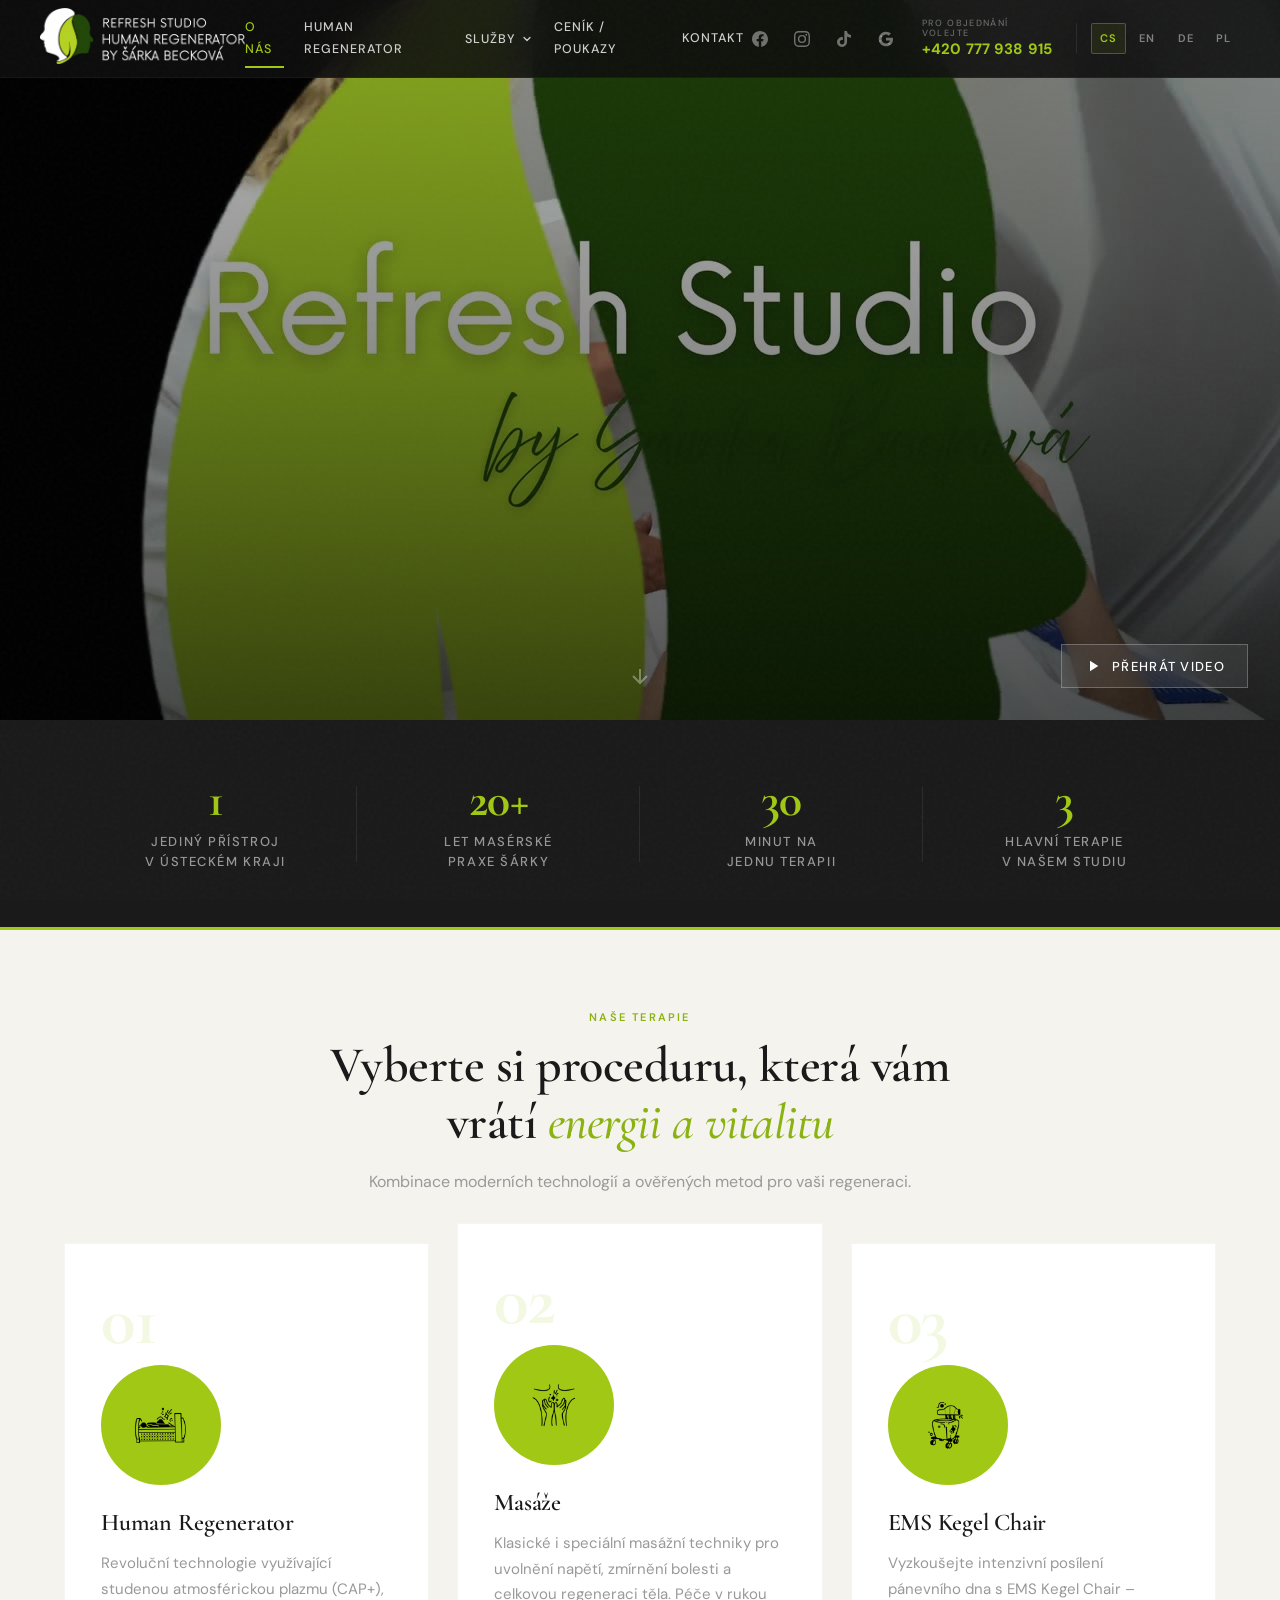
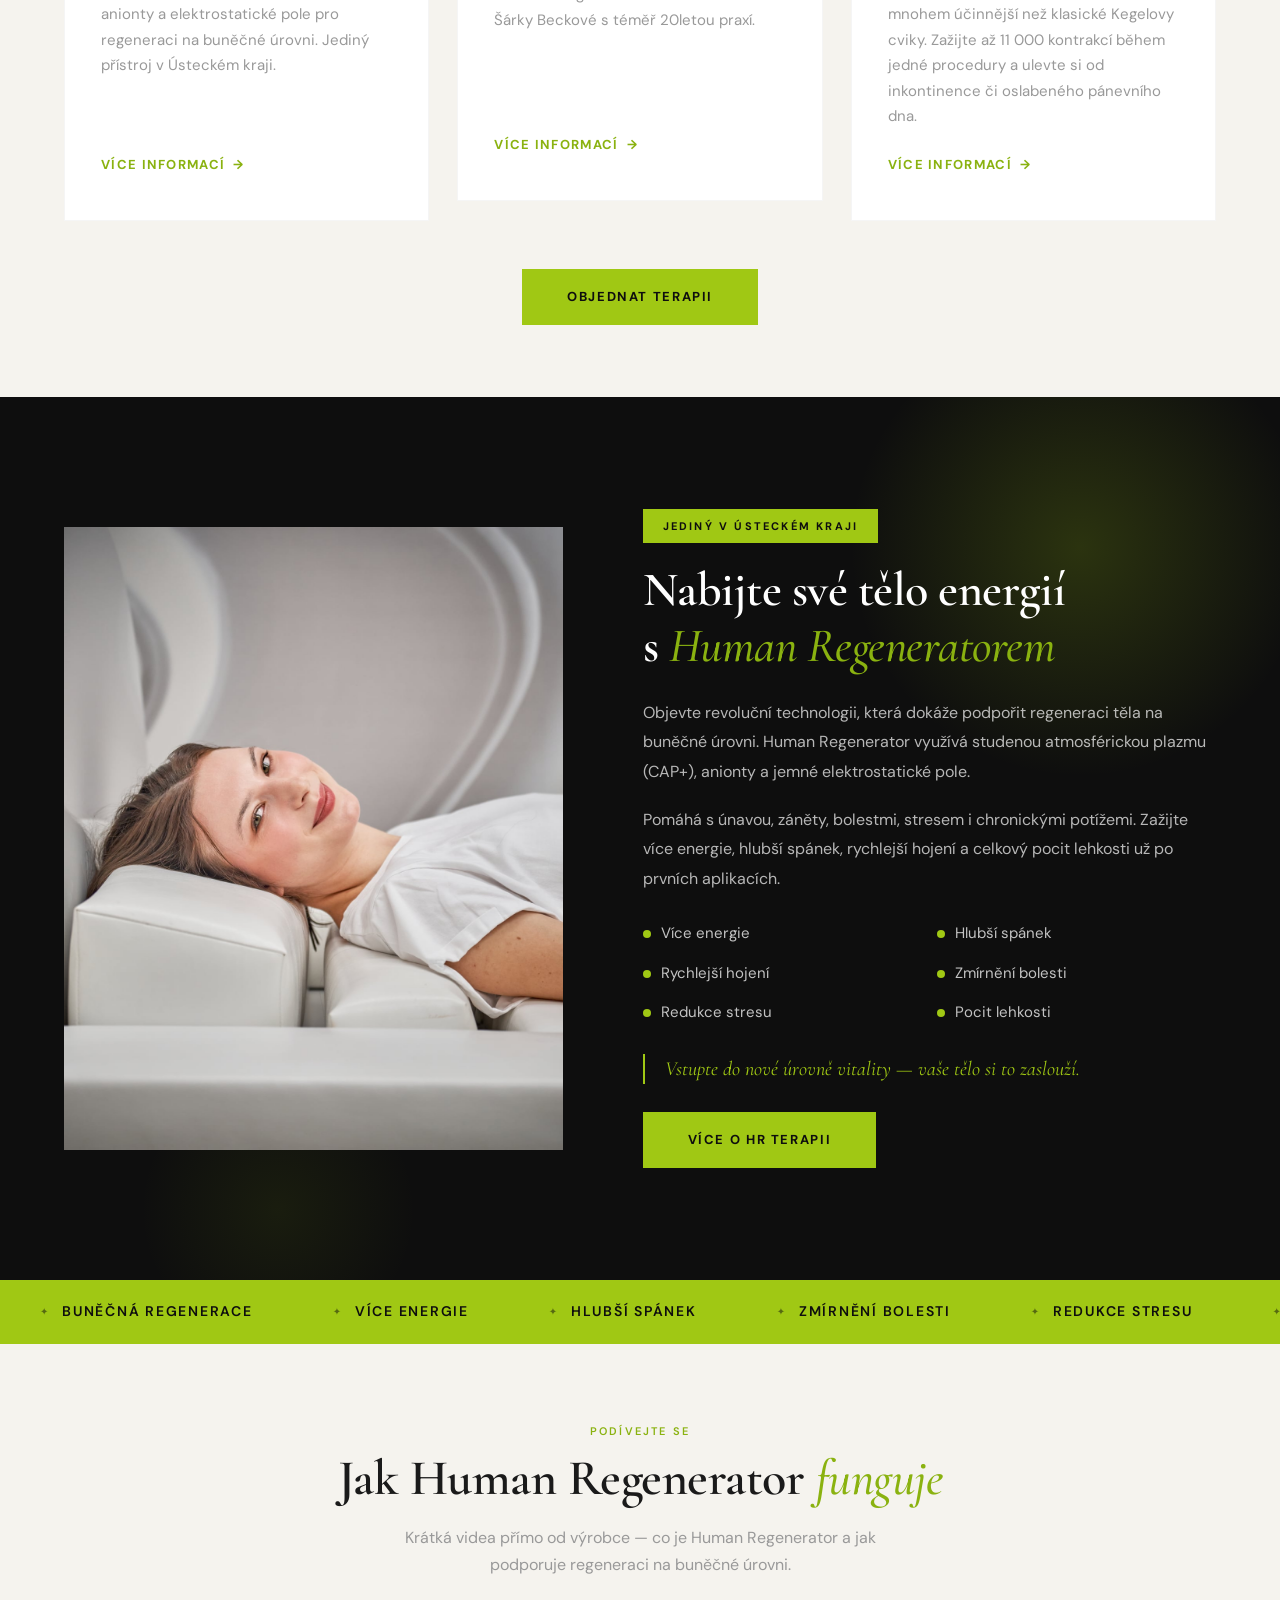
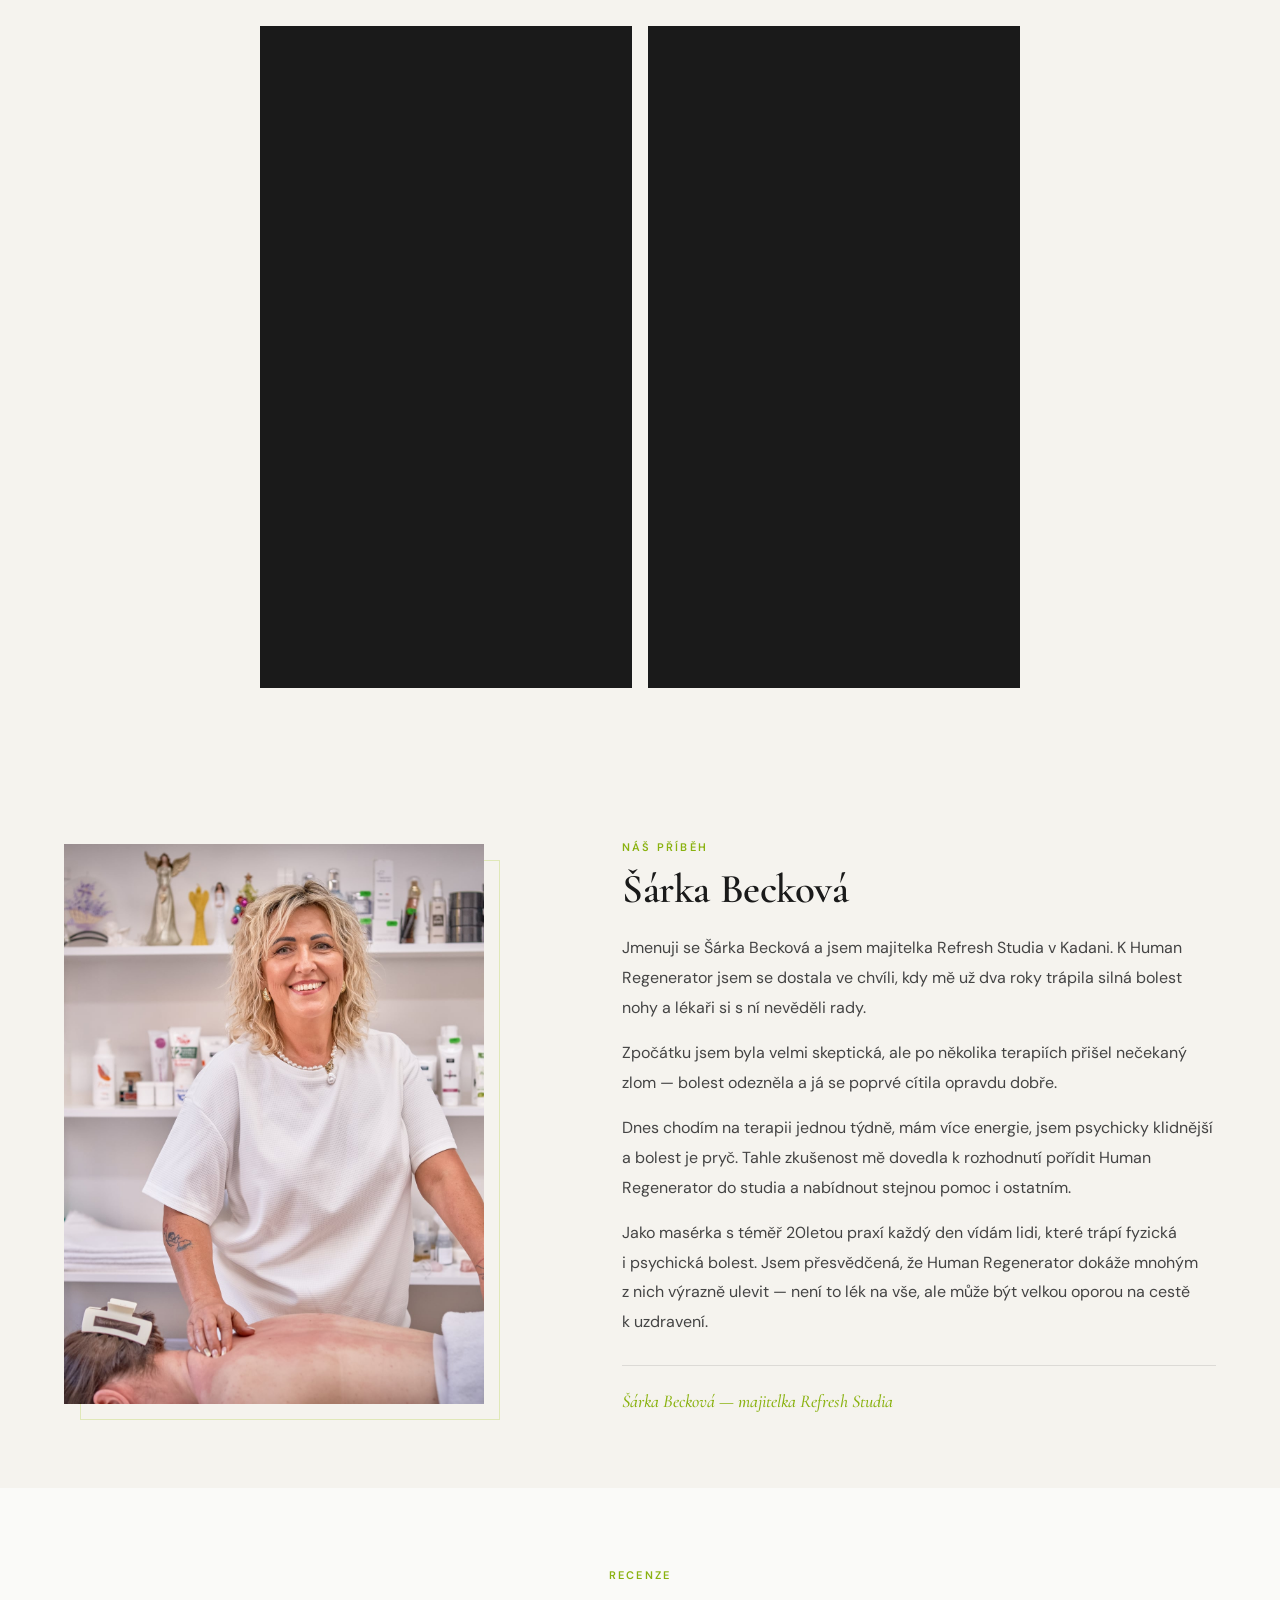
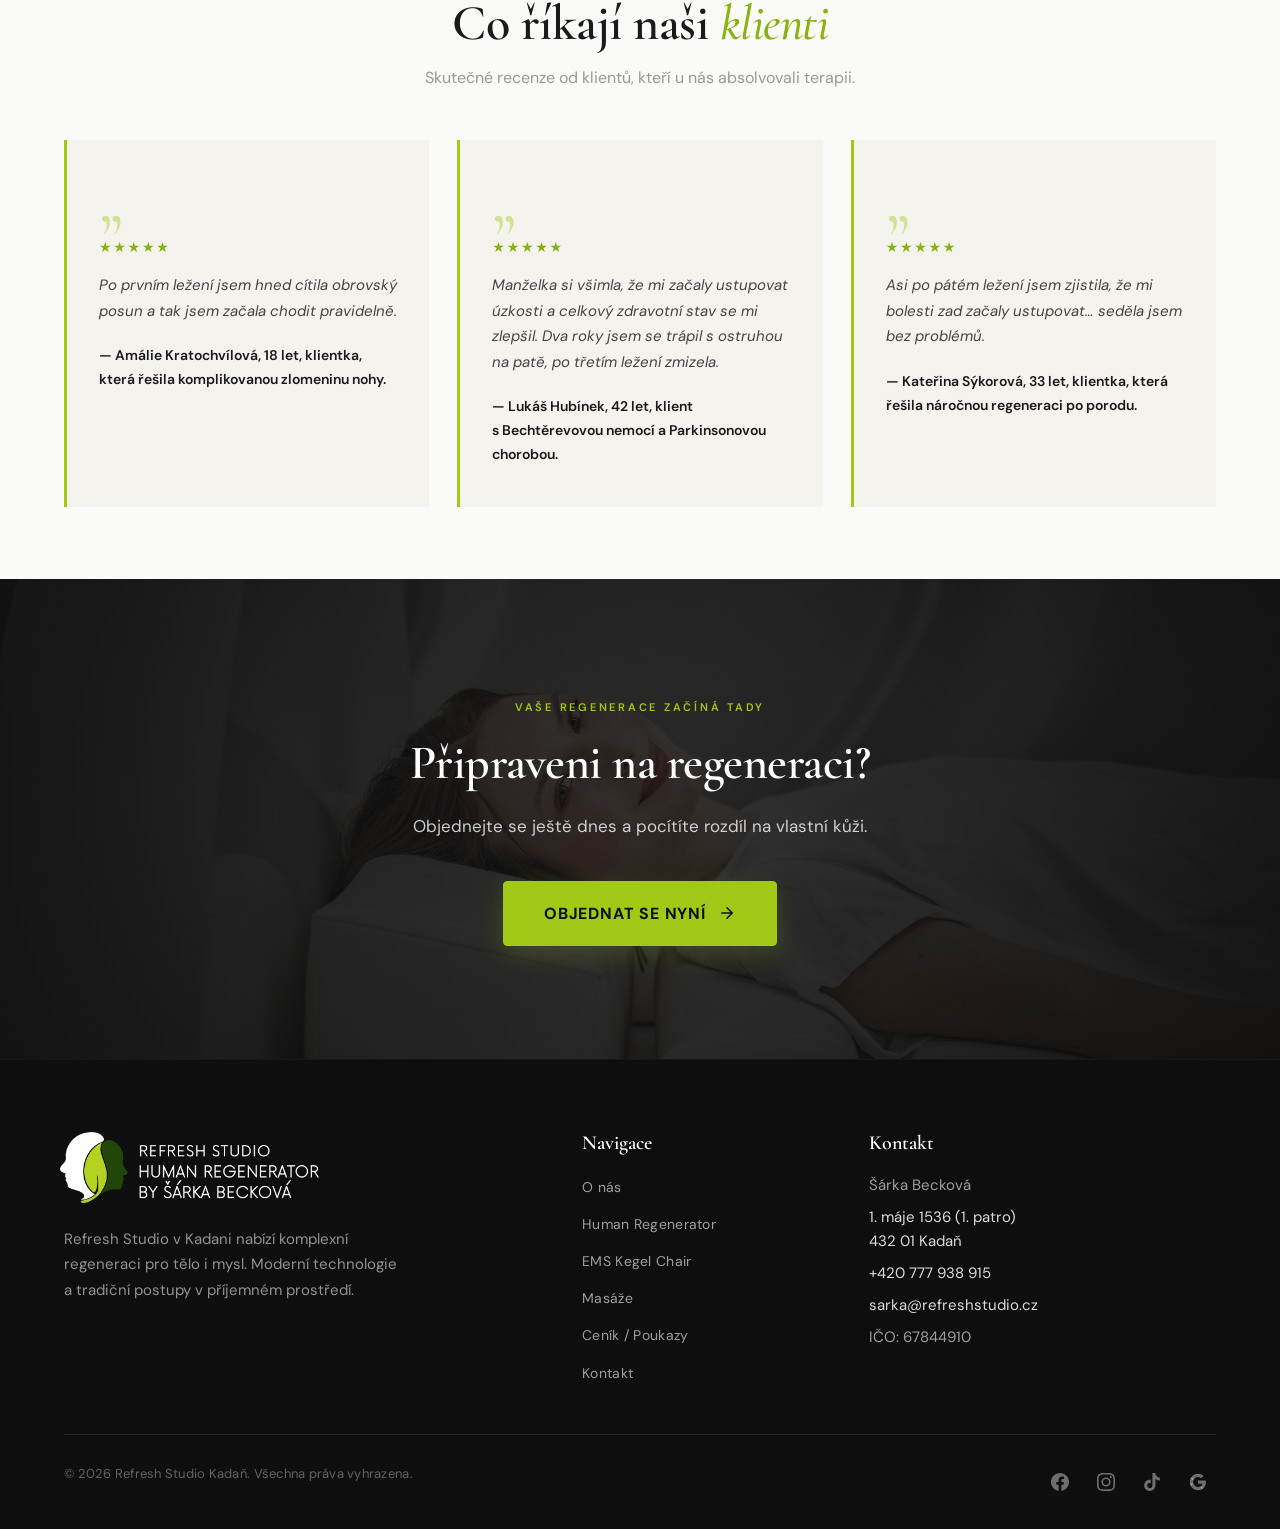
==== index.html @ 0496c798 "Mobile page-hero: top padding calc(nav-height + 2rem) místo 4rem Mobile rule .page-hero přebíjela de" ====
<!DOCTYPE html>
<html lang="cs" data-i18n-title="idx.title">
<head>
  <meta charset="UTF-8">
  <meta name="viewport" content="width=device-width, initial-scale=1.0">
  <title>Refresh Studio Kadaň — Komplexní péče a regenerace pro tělo i mysl</title>
  <meta name="description" content="Refresh Studio v Kadani nabízí terapii Human Regenerator, EMS Kegel Chair a klasické masáže. Komplexní regenerace pro vaše tělo i mysl — jediný přístroj v Ústeckém kraji.">

  <!-- Google Fonts -->
  <link rel="preconnect" href="https://fonts.googleapis.com">
  <link rel="preconnect" href="https://fonts.gstatic.com" crossorigin>
  <link href="https://fonts.googleapis.com/css2?family=Cormorant+Garamond:ital,wght@0,400;0,500;0,600;0,700;1,400;1,500&family=DM+Sans:ital,wght@0,300;0,400;0,500;0,600;0,700;1,300;1,400&display=swap" rel="stylesheet">

  <!-- Styles -->
  <link rel="stylesheet" href="css/style.css?v=20260502-8">
  <link rel="stylesheet" href="css/pages.css?v=20260502-8">
  <link rel="stylesheet" href="css/index.css?v=20260502-8">
</head>
<body>

  <a href="#main" class="skip-link" data-i18n="nav.skip_link">Přeskočit na obsah</a>

  <!-- ====== HEADER / NAVIGACE ====== -->
  <header class="site-header" id="navbar">
    <div class="header-inner">

      <a href="index.html" class="site-logo site-logo--nav">
        <img src="images/logo/refresh-studio-nav.png" alt="Refresh Studio Kadaň — Human Regenerator by Šárka Becková">
      </a>

      <nav class="main-nav" id="mainNav" aria-label="Hlavní navigace">
        <ul class="main-nav__list">
          <li><a href="index.html"             class="main-nav__link main-nav__link--active" data-i18n="nav.about">O nás</a></li>
          <li><a href="human-regenerator.html" class="main-nav__link" data-i18n="nav.hr">Human Regenerator</a></li>
          <li class="main-nav__item--dropdown">
            <button type="button" class="main-nav__link main-nav__dropdown-toggle" aria-expanded="false" aria-haspopup="true" data-i18n="nav.services">
              Služby
              <svg class="main-nav__chevron" viewBox="0 0 24 24" width="12" height="12" fill="none" stroke="currentColor" stroke-width="2.5" stroke-linecap="round" stroke-linejoin="round" aria-hidden="true"><path d="M6 9l6 6 6-6"/></svg>
            </button>
            <ul class="main-nav__dropdown" role="menu">
              <li role="none"><a href="ems-kegel-chair.html" class="main-nav__dropdown-link" role="menuitem" data-i18n="nav.kegel">EMS Kegel Chair</a></li>
              <li role="none"><a href="masaze.html" class="main-nav__dropdown-link" role="menuitem" data-i18n="nav.masaze">Masáže</a></li>
              <li role="none"><a href="nuskin.html" class="main-nav__dropdown-link" role="menuitem" data-i18n="nav.nuskin">Nu Skin</a></li>
            </ul>
          </li>
          <li><a href="cenik.html"             class="main-nav__link" data-i18n="nav.cenik">Ceník / Poukazy</a></li>
          <li><a href="kontakt.html"           class="main-nav__link" data-i18n="nav.kontakt">Kontakt</a></li>
        </ul>
        <div class="mobile-nav-cta">
          <a href="tel:+420777938915" class="mobile-nav-cta__phone">
            <svg viewBox="0 0 24 24" width="20" height="20" fill="currentColor" aria-hidden="true"><path d="M20 15.5c-1.25 0-2.45-.2-3.57-.57a1 1 0 00-1.02.24l-2.2 2.2a15.07 15.07 0 01-6.6-6.59l2.2-2.21a1 1 0 00.24-1.01A11.36 11.36 0 018.5 4a1 1 0 00-1-1H4a1 1 0 00-1 1 17 17 0 0017 17 1 1 0 001-1v-3.5a1 1 0 00-1-1z"/></svg>
            +420&nbsp;777&nbsp;938&nbsp;915
          </a>
          <a href="kontakt.html" class="btn btn--primary mobile-nav-cta__btn" data-i18n="nav.book_btn">Objednat se</a>
          <div class="lang-switch lang-switch--mobile" aria-label="Language">
            <a href="#" data-lang="cs" class="lang-active">CS</a>
            <a href="#" data-lang="en">EN</a>
            <a href="#" data-lang="de">DE</a>
            <a href="#" data-lang="pl">PL</a>
          </div>
        </div>
      </nav>

      <div class="header-right">

        <div class="social-icons">
          <a href="https://www.facebook.com/share/1FpWVaxR13/" target="_blank" rel="noopener noreferrer" class="social-icons__link" aria-label="Facebook" title="Facebook">
            <svg viewBox="0 0 24 24" aria-hidden="true"><path d="M24 12.073c0-6.627-5.373-12-12-12s-12 5.373-12 12c0 5.99 4.388 10.954 10.125 11.854v-8.385H7.078v-3.47h3.047V9.43c0-3.007 1.792-4.669 4.533-4.669 1.312 0 2.686.235 2.686.235v2.953H15.83c-1.491 0-1.956.925-1.956 1.874v2.25h3.328l-.532 3.47h-2.796v8.385C19.612 23.027 24 18.062 24 12.073z"/></svg>
          </a>
          <a href="https://www.instagram.com/humanregenerator.kadan" target="_blank" rel="noopener noreferrer" class="social-icons__link" aria-label="Instagram" title="Instagram">
            <svg viewBox="0 0 24 24" aria-hidden="true"><path d="M12 2.163c3.204 0 3.584.012 4.85.07 3.252.148 4.771 1.691 4.919 4.919.058 1.265.069 1.645.069 4.849 0 3.205-.012 3.584-.069 4.849-.149 3.225-1.664 4.771-4.919 4.919-1.266.058-1.644.07-4.85.07-3.204 0-3.584-.012-4.849-.07-3.26-.149-4.771-1.699-4.919-4.92-.058-1.265-.07-1.644-.07-4.849 0-3.204.013-3.583.07-4.849.149-3.227 1.664-4.771 4.919-4.919 1.266-.057 1.645-.069 4.849-.069zM12 0C8.741 0 8.333.014 7.053.072 2.695.272.273 2.69.073 7.052.014 8.333 0 8.741 0 12c0 3.259.014 3.668.072 4.948.2 4.358 2.618 6.78 6.98 6.98C8.333 23.986 8.741 24 12 24c3.259 0 3.668-.014 4.948-.072 4.354-.2 6.782-2.618 6.979-6.98.059-1.28.073-1.689.073-4.948 0-3.259-.014-3.667-.072-4.947-.196-4.354-2.617-6.78-6.979-6.98C15.668.014 15.259 0 12 0zm0 5.838a6.162 6.162 0 100 12.324 6.162 6.162 0 000-12.324zM12 16a4 4 0 110-8 4 4 0 010 8zm6.406-11.845a1.44 1.44 0 100 2.881 1.44 1.44 0 000-2.881z"/></svg>
          </a>
          <a href="https://www.tiktok.com/@human.regenerator" target="_blank" rel="noopener noreferrer" class="social-icons__link" aria-label="TikTok" title="TikTok">
            <svg viewBox="0 0 24 24" aria-hidden="true"><path d="M12.525.02c1.31-.02 2.61-.01 3.91-.02.08 1.53.63 3.09 1.75 4.17 1.12 1.11 2.7 1.62 4.24 1.79v4.03c-1.44-.05-2.89-.35-4.2-.97-.57-.26-1.1-.59-1.62-.93-.01 2.92.01 5.84-.02 8.75-.08 1.4-.54 2.79-1.35 3.94-1.31 1.92-3.58 3.17-5.91 3.21-1.43.08-2.86-.31-4.08-1.03-2.02-1.19-3.44-3.37-3.65-5.71-.02-.5-.03-1-.01-1.49.18-1.9 1.12-3.72 2.58-4.96 1.66-1.44 3.98-2.13 6.15-1.72.02 1.48-.04 2.96-.04 4.44-.99-.32-2.15-.23-3.02.37-.63.41-1.11 1.04-1.36 1.75-.21.51-.15 1.07-.14 1.61.24 1.64 1.82 3.02 3.5 2.87 1.12-.01 2.19-.66 2.77-1.61.19-.33.4-.67.41-1.06.1-1.79.06-3.57.07-5.36.01-4.03-.01-8.05.02-12.07z"/></svg>
          </a>
          <a href="#" class="social-icons__link" aria-label="Google Recenze" title="Google Recenze">
            <svg viewBox="0 0 24 24" aria-hidden="true"><path d="M22.56 12.25c0-.78-.07-1.53-.2-2.25H12v4.26h5.92a5.06 5.06 0 01-2.2 3.32v2.77h3.57c2.08-1.92 3.28-4.74 3.28-8.1z"/><path d="M12 23c2.97 0 5.46-.98 7.28-2.66l-3.57-2.77c-.98.66-2.23 1.06-3.71 1.06-2.86 0-5.29-1.93-6.16-4.53H2.18v2.84C3.99 20.53 7.7 23 12 23z"/><path d="M5.84 14.09c-.22-.66-.35-1.36-.35-2.09s.13-1.43.35-2.09V7.07H2.18C1.43 8.55 1 10.22 1 12s.43 3.45 1.18 4.93l2.85-2.22.81-.62z"/><path d="M12 5.38c1.62 0 3.06.56 4.21 1.64l3.15-3.15C17.45 2.09 14.97 1 12 1 7.7 1 3.99 3.47 2.18 7.07l3.66 2.84c.87-2.6 3.3-4.53 6.16-4.53z"/></svg>
          </a>
        </div>

        <div class="header-phone">
          <span class="header-phone__label" data-i18n="nav.phone_label">Pro objednání volejte</span>
          <a href="tel:+420777938915">+420&nbsp;777&nbsp;938&nbsp;915</a>
        </div>

        <div class="lang-switch" aria-label="Language">
          <a href="#" data-lang="cs" class="lang-active">CS</a>
          <a href="#" data-lang="en">EN</a>
          <a href="#" data-lang="de">DE</a>
          <a href="#" data-lang="pl">PL</a>
        </div>

        <button type="button" class="nav-toggle" data-i18n-aria="a11y.menu" aria-label="Otevřít menu" aria-expanded="false" aria-controls="mainNav">
          <span class="nav-toggle__bar"></span>
          <span class="nav-toggle__bar"></span>
          <span class="nav-toggle__bar"></span>
        </button>
      </div>

    </div>
  </header>

  <!-- ====== MAIN ====== -->
  <main id="main">

    <!-- ====== HERO — Fullscreen video, clean → darken → fade-in ====== -->
    <section class="hero" id="uvod">
      <div class="hero__video-bg">
        <video autoplay muted loop playsinline preload="metadata" disablepictureinpicture disableremoteplayback poster="images/hero/hero-poster.jpg?v=20260502-8">
          <!-- Mobile (klient 2026-05-04: extrémně pomalé načítání) — media query
               vynechá 10.8 MB hero.mp4 pod 768px, mobile uvidí jen poster (~40 KB).
               preload="metadata" místo "auto" sníží initial load i na desktopu. -->
          <source src="videos/hero/hero.mp4" type="video/mp4" media="(min-width: 768px)">
        </video>
      </div>

      <div class="hero__overlay" id="heroOverlay"></div>

      <div class="hero__content" id="heroContent">
        <span class="hero__tag" data-i18n="idx.hero.tag">Exkluzivně v Kadani</span>
        <h1 class="hero__claim" data-i18n="idx.hero.claim" data-i18n-html="1">Komplexní péče a regenerace<br>pro vaše <em>tělo i mysl</em></h1>
        <p class="hero__text" data-i18n="idx.hero.text">Bolesti zad, únava či málo energie? U nás získáte prostor pro skutečnou obnovu. Spojení špičkových technologií a tradičních postupů podporuje regeneraci buněk a celkovou pohodu.</p>
        <div class="hero__cta">
          <a href="kontakt.html" class="btn btn--primary btn--large" data-i18n="idx.hero.cta">Objednat terapii</a>
          <span class="hero__phone" data-i18n="idx.hero.or_call" data-i18n-html="1">nebo volejte <a href="tel:+420777938915">+420&nbsp;777&nbsp;938&nbsp;915</a></span>
        </div>
      </div>

      <button type="button" class="hero__play-btn" aria-label="Přehrát video na celou obrazovku" data-video-id="WFt4d6GCU2U">
        <svg viewBox="0 0 24 24" aria-hidden="true"><path d="M8 5v14l11-7z"/></svg>
        <span data-i18n="idx.hero.play">Přehrát video</span>
      </button>

      <div class="hero__scroll" aria-hidden="true">
        <svg width="24" height="24" viewBox="0 0 24 24" fill="none" stroke="currentColor" stroke-width="2"><path d="M12 5v14M5 12l7 7 7-7"/></svg>
      </div>
    </section>

    <!-- ====== STATS BAR ====== -->
    <!-- Stats: držíme se ověřitelných faktů. Číselné statistiky (počet klientů,
         procento spokojenosti) teprve po domluvě se Šárkou. -->
    <section class="stats-bar" aria-label="Klíčová fakta">
      <div class="stats-grid">
        <div class="stat-item reveal">
          <div class="stat-number" data-target="1">1</div>
          <div class="stat-label" data-i18n="idx.stats.l1" data-i18n-html="1">Jediný přístroj<br>v Ústeckém kraji</div>
        </div>
        <div class="stat-item reveal reveal-delay-1">
          <div class="stat-number" data-target="20" data-suffix="+">20+</div>
          <div class="stat-label" data-i18n="idx.stats.l2" data-i18n-html="1">Let masérské<br>praxe Šárky</div>
        </div>
        <div class="stat-item reveal reveal-delay-2">
          <div class="stat-number" data-target="30">30</div>
          <div class="stat-label" data-i18n="idx.stats.l3" data-i18n-html="1">Minut na<br>jednu terapii</div>
        </div>
        <div class="stat-item reveal reveal-delay-3">
          <div class="stat-number" data-target="3">3</div>
          <div class="stat-label" data-i18n="idx.stats.l4" data-i18n-html="1">Hlavní terapie<br>v našem studiu</div>
        </div>
      </div>
    </section>

    <!-- ====== SERVICES — 3 karty (Masáže uprostřed elevated) ====== -->
    <section class="section services" id="sluzby">
      <div class="container">
        <div class="text-center">
          <span class="services__subtitle reveal" data-i18n="idx.svc.label">Naše terapie</span>
          <h2 class="reveal" data-i18n="idx.svc.h2" data-i18n-html="1">Vyberte si proceduru, která vám<br>vrátí <em>energii a vitalitu</em></h2>
          <p class="services__intro reveal" data-i18n="idx.svc.intro">Kombinace moderních technologií a ověřených metod pro vaši regeneraci.</p>
        </div>

        <div class="services__grid">

          <article class="service-card reveal">
            <div class="service-card__num">01</div>
            <div class="service-card__icon">
              <img src="images/icons/icon-hr.png" alt="">
            </div>
            <h3 class="service-card__title" data-i18n="nav.hr">Human Regenerator</h3>
            <p class="service-card__text" data-i18n="idx.svc.hr.text">Revoluční technologie využívající studenou atmosférickou plazmu (CAP+), anionty a elektrostatické pole pro regeneraci na buněčné úrovni. Jediný přístroj v Ústeckém kraji.</p>
            <a href="human-regenerator.html" class="service-card__link" data-i18n="idx.svc.more">Více informací</a>
          </article>

          <article class="service-card reveal reveal-delay-1">
            <div class="service-card__num">02</div>
            <div class="service-card__icon">
              <img src="images/icons/icon-masaze.png" alt="">
            </div>
            <h3 class="service-card__title" data-i18n="nav.masaze">Masáže</h3>
            <p class="service-card__text" data-i18n="idx.svc.mas.text">Klasické i speciální masážní techniky pro uvolnění napětí, zmírnění bolesti a celkovou regeneraci těla. Péče v rukou Šárky Beckové s téměř 20letou praxí.</p>
            <a href="masaze.html" class="service-card__link" data-i18n="idx.svc.more">Více informací</a>
          </article>

          <article class="service-card reveal reveal-delay-2">
            <div class="service-card__num">03</div>
            <div class="service-card__icon">
              <img src="images/icons/icon-kegel.png" alt="">
            </div>
            <h3 class="service-card__title" data-i18n="nav.kegel">EMS Kegel Chair</h3>
            <p class="service-card__text" data-i18n="idx.svc.kegel.text">Vyzkoušejte intenzivní posílení pánevního dna s&nbsp;EMS Kegel Chair – mnohem účinnější než klasické Kegelovy cviky. Zažijte až 11&nbsp;000 kontrakcí během jedné procedury a&nbsp;ulevte si od inkontinence či oslabeného pánevního dna.</p>
            <a href="ems-kegel-chair.html" class="service-card__link" data-i18n="idx.svc.more">Více informací</a>
          </article>

        </div>

        <div class="section-cta reveal">
          <a href="kontakt.html" class="btn btn--primary" data-i18n="idx.svc.cta">Objednat terapii</a>
        </div>
      </div>
    </section>

    <!-- ====== HR SPOTLIGHT ====== -->
    <section class="hr-feature" id="hr">
      <div class="container">
        <div class="hr-feature__grid">

          <div class="hr-feature__image reveal">
            <img src="images/hr/DSC02122.jpg" alt="Human Regenerator — přístroj v Refresh Studiu Kadaň" width="600" height="750">
          </div>

          <div class="hr-feature__body reveal reveal-delay-1">
            <span class="hr-feature__badge" data-i18n="idx.hr.badge">Jediný v Ústeckém kraji</span>
            <h2 class="hr-feature__title" data-i18n="idx.hr.h2" data-i18n-html="1">Nabijte své tělo energií<br>s <em>Human Regeneratorem</em></h2>
            <p class="hr-feature__text" data-i18n="idx.hr.p1">Objevte revoluční technologii, která dokáže podpořit regeneraci těla na buněčné úrovni. Human Regenerator využívá studenou atmosférickou plazmu (CAP+), anionty a jemné elektrostatické pole.</p>
            <p class="hr-feature__text" data-i18n="idx.hr.p2">Pomáhá s únavou, záněty, bolestmi, stresem i chronickými potížemi. Zažijte více energie, hlubší spánek, rychlejší hojení a celkový pocit lehkosti už po prvních aplikacích.</p>

            <ul class="hr-feature__list">
              <li class="hr-feature__list-item" data-i18n="idx.hr.li1">Více energie</li>
              <li class="hr-feature__list-item" data-i18n="idx.hr.li2">Hlubší spánek</li>
              <li class="hr-feature__list-item" data-i18n="idx.hr.li3">Rychlejší hojení</li>
              <li class="hr-feature__list-item" data-i18n="idx.hr.li4">Zmírnění bolesti</li>
              <li class="hr-feature__list-item" data-i18n="idx.hr.li5">Redukce stresu</li>
              <li class="hr-feature__list-item" data-i18n="idx.hr.li6">Pocit lehkosti</li>
            </ul>

            <p class="hr-feature__highlight" data-i18n="idx.hr.highlight">Vstupte do nové úrovně vitality — vaše tělo si to zaslouží.</p>
            <a href="human-regenerator.html" class="btn btn--primary" data-i18n="idx.hr.cta">Více o HR terapii</a>
          </div>

        </div>
      </div>
    </section>

    <!-- ====== BENEFITS MARQUEE ====== -->
    <div class="benefits-strip" aria-hidden="true">
      <div class="benefits-track">
        <span data-i18n="mq.bunecna">Buněčná regenerace</span>
        <span data-i18n="mq.energie">Více energie</span>
        <span data-i18n="mq.spanek">Hlubší spánek</span>
        <span data-i18n="mq.bolest">Zmírnění bolesti</span>
        <span data-i18n="mq.stres">Redukce stresu</span>
        <span data-i18n="mq.lehkost">Pocit lehkosti</span>
        <span data-i18n="mq.omlazeni">Omlazení</span>
        <span data-i18n="mq.hojeni">Rychlejší hojení</span>
        <span data-i18n="mq.bunecna">Buněčná regenerace</span>
        <span data-i18n="mq.energie">Více energie</span>
        <span data-i18n="mq.spanek">Hlubší spánek</span>
        <span data-i18n="mq.bolest">Zmírnění bolesti</span>
        <span data-i18n="mq.stres">Redukce stresu</span>
        <span data-i18n="mq.lehkost">Pocit lehkosti</span>
        <span data-i18n="mq.omlazeni">Omlazení</span>
        <span data-i18n="mq.hojeni">Rychlejší hojení</span>
      </div>
    </div>

    <!-- ====== HR EXPLAINER VIDEOS — 2 shorts od výrobce (brief: "aby bylo jiné než úvodní") ====== -->
    <section class="section section--beige reveal">
      <div class="container text-center">
        <span class="section-label" data-i18n="idx.vid.label">Podívejte se</span>
        <h2 data-i18n="idx.vid.h2" data-i18n-html="1">Jak Human Regenerator <em>funguje</em></h2>
        <p class="section-subtitle mx-auto" data-i18n="idx.vid.subtitle">Krátká videa přímo od výrobce — co je Human Regenerator a&nbsp;jak podporuje regeneraci na buněčné úrovni.</p>
        <div class="video-reviews__grid video-reviews__grid--duo">
          <div class="video-reviews__item">
            <iframe src="https://www.youtube.com/embed/GLLm2OI0qDI" title="Human Regenerator — jak funguje (1)" allow="accelerometer; autoplay; clipboard-write; encrypted-media; gyroscope; picture-in-picture" allowfullscreen loading="lazy"></iframe>
          </div>
          <div class="video-reviews__item">
            <iframe src="https://www.youtube.com/embed/F-B2rLEgBus" title="Human Regenerator — jak funguje (2)" allow="accelerometer; autoplay; clipboard-write; encrypted-media; gyroscope; picture-in-picture" allowfullscreen loading="lazy"></iframe>
          </div>
        </div>
      </div>
    </section>

    <!-- ====== STORY — Šárka medailonek ====== -->
    <section class="section story" id="pribeh">
      <div class="container">
        <div class="story__grid">

          <div class="story__image-wrap reveal">
            <img src="images/masaze/DSC01346.jpg" alt="Šárka Becková — majitelka Refresh Studia Kadaň" width="420" height="560">
          </div>

          <div class="story__body reveal reveal-delay-1">
            <span class="story__label" data-i18n="idx.story.label">Náš příběh</span>
            <h2 data-i18n="idx.story.h2">Šárka Becková</h2>
            <p data-i18n="idx.story.p1">Jmenuji se Šárka Becková a jsem majitelka Refresh Studia v&nbsp;Kadani. K&nbsp;Human Regenerator jsem se dostala ve chvíli, kdy mě už dva roky trápila silná bolest nohy a&nbsp;lékaři si s&nbsp;ní nevěděli rady.</p>
            <p data-i18n="idx.story.p2">Zpočátku jsem byla velmi skeptická, ale po několika terapiích přišel nečekaný zlom — bolest odezněla a&nbsp;já se poprvé cítila opravdu dobře.</p>
            <p data-i18n="idx.story.p3">Dnes chodím na terapii jednou týdně, mám více energie, jsem psychicky klidnější a&nbsp;bolest je pryč. Tahle zkušenost mě dovedla k&nbsp;rozhodnutí pořídit Human Regenerator do studia a&nbsp;nabídnout stejnou pomoc i&nbsp;ostatním.</p>
            <p data-i18n="idx.story.p4">Jako masérka s&nbsp;téměř 20letou praxí každý den vídám lidi, které trápí fyzická i&nbsp;psychická bolest. Jsem přesvědčená, že Human Regenerator dokáže mnohým z&nbsp;nich výrazně ulevit — není to lék na vše, ale může být velkou oporou na cestě k&nbsp;uzdravení.</p>
            <span class="story__name" data-i18n="idx.story.signature">Šárka Becková — majitelka Refresh Studia</span>
          </div>

        </div>
      </div>
    </section>

    <!-- ====== REVIEWS ====== -->
    <section class="section reviews" id="recenze">
      <div class="container">
        <span class="section-label reveal" data-i18n="idx.rev.label">Recenze</span>
        <h2 class="reveal" data-i18n="idx.rev.h2" data-i18n-html="1">Co říkají naši <em>klienti</em></h2>
        <p class="reviews__intro reveal" data-i18n="idx.rev.intro">Skutečné recenze od klientů, kteří u nás absolvovali terapii.</p>

        <div class="reviews__grid">

          <article class="review-card reveal">
            <div class="review-card__quote">„</div>
            <span class="review-card__stars" role="img" aria-label="Hodnocení 5 z 5">★★★★★</span>
            <p class="review-card__text" data-i18n="idx.rev.r1">Po prvním ležení jsem hned cítila obrovský posun a&nbsp;tak jsem začala chodit pravidelně.</p>
            <span class="review-card__author" data-i18n="idx.rev.r1_age">— Amálie Kratochvílová, 18 let, klientka, která řešila komplikovanou zlomeninu nohy.</span>
          </article>

          <article class="review-card reveal reveal-delay-1">
            <div class="review-card__quote">„</div>
            <span class="review-card__stars" role="img" aria-label="Hodnocení 5 z 5">★★★★★</span>
            <p class="review-card__text" data-i18n="idx.rev.r2">Manželka si všimla, že mi začaly ustupovat úzkosti a&nbsp;celkový zdravotní stav se mi zlepšil. Dva roky jsem se trápil s&nbsp;ostruhou na patě, po třetím ležení zmizela.</p>
            <span class="review-card__author" data-i18n="idx.rev.r2_age">— Lukáš Hubínek, 42 let, klient s&nbsp;Bechtěrevovou nemocí a&nbsp;Parkinsonovou chorobou.</span>
          </article>

          <article class="review-card reveal reveal-delay-2">
            <div class="review-card__quote">„</div>
            <span class="review-card__stars" role="img" aria-label="Hodnocení 5 z 5">★★★★★</span>
            <p class="review-card__text" data-i18n="idx.rev.r3">Asi po pátém ležení jsem zjistila, že mi bolesti zad začaly ustupovat… seděla jsem bez problémů.</p>
            <span class="review-card__author" data-i18n="idx.rev.r3_age">— Kateřina Sýkorová, 33 let, klientka, která řešila náročnou regeneraci po porodu.</span>
          </article>

        </div>
      </div>
    </section>

    <!-- ====== CTA BANNER — fotka HR přístroje s overlay ====== -->
    <section class="cta-band cta-band--photo">
      <div class="cta-band__bg" aria-hidden="true">
        <img src="images/hr/DSC02122.jpg" alt="" loading="lazy">
      </div>
      <div class="cta-band__overlay" aria-hidden="true"></div>
      <div class="container cta-band__content">
        <span class="cta-band__eyebrow" data-i18n="idx.cta.eyebrow">Vaše regenerace začíná tady</span>
        <h2 data-i18n="idx.cta.h2">Připraveni na regeneraci?</h2>
        <p class="cta-band__text" data-i18n="idx.cta.p">Objednejte se ještě dnes a&nbsp;pocítíte rozdíl na vlastní kůži.</p>
        <a href="kontakt.html" class="btn btn--primary btn--large btn--cta-photo" data-i18n="idx.cta.btn">
          <span>Objednat se nyní</span>
          <svg viewBox="0 0 24 24" fill="none" stroke="currentColor" stroke-width="2" stroke-linecap="round" stroke-linejoin="round" aria-hidden="true"><path d="M5 12h14M12 5l7 7-7 7"/></svg>
        </a>
      </div>
    </section>

  </main>

  <!-- ====== FOOTER ====== -->
  <footer class="site-footer">
    <div class="container">

      <div class="footer-grid">

        <div class="footer-about">
          <a href="index.html" class="site-logo site-logo--footer">
            <img src="images/logo/refresh-studio-footer.png" alt="Refresh Studio Kadaň — Human Regenerator by Šárka Becková">
          </a>
          <p data-i18n="footer.about">Refresh Studio v&nbsp;Kadani nabízí komplexní regeneraci pro tělo i&nbsp;mysl. Moderní technologie a&nbsp;tradiční postupy v&nbsp;příjemném prostředí.</p>
        </div>

        <div class="footer-links">
          <h3 class="footer-heading" data-i18n="footer.heading_nav">Navigace</h3>
          <ul class="footer-links__list">
            <li><a href="index.html"             class="footer-links__link" data-i18n="nav.about">O nás</a></li>
            <li><a href="human-regenerator.html" class="footer-links__link" data-i18n="nav.hr">Human Regenerator</a></li>
            <li><a href="ems-kegel-chair.html"   class="footer-links__link" data-i18n="nav.kegel">EMS Kegel Chair</a></li>
            <li><a href="masaze.html"            class="footer-links__link" data-i18n="nav.masaze">Masáže</a></li>
            <li><a href="cenik.html"             class="footer-links__link" data-i18n="nav.cenik">Ceník / Poukazy</a></li>
            <li><a href="kontakt.html"           class="footer-links__link" data-i18n="nav.kontakt">Kontakt</a></li>
          </ul>
        </div>

        <div class="footer-contact">
          <h3 class="footer-heading" data-i18n="footer.heading_kontakt">Kontakt</h3>
          <p>Šárka Becková</p>
          <p><a href="https://maps.google.com/?q=1.+m%C3%A1je+1536,+Kada%C5%88" target="_blank" rel="noopener noreferrer">1. máje 1536 (1. patro)<br>432 01 Kadaň</a></p>
          <p><a href="tel:+420777938915">+420&nbsp;777&nbsp;938&nbsp;915</a></p>
          <p><a href="mailto:sarka@refreshstudio.cz">sarka@refreshstudio.cz</a></p>
          <p>IČO: 67844910</p>
        </div>

      </div>

      <div class="footer-bottom">
        <p class="footer-bottom__copy" data-i18n="footer.copyright">&copy; 2026 Refresh Studio Kadaň. Všechna práva vyhrazena.</p>
        <div class="social-icons">
          <a href="https://www.facebook.com/share/1FpWVaxR13/" target="_blank" rel="noopener noreferrer" class="social-icons__link" aria-label="Facebook"><svg viewBox="0 0 24 24" aria-hidden="true"><path d="M24 12.073c0-6.627-5.373-12-12-12s-12 5.373-12 12c0 5.99 4.388 10.954 10.125 11.854v-8.385H7.078v-3.47h3.047V9.43c0-3.007 1.792-4.669 4.533-4.669 1.312 0 2.686.235 2.686.235v2.953H15.83c-1.491 0-1.956.925-1.956 1.874v2.25h3.328l-.532 3.47h-2.796v8.385C19.612 23.027 24 18.062 24 12.073z"/></svg></a>
          <a href="https://www.instagram.com/humanregenerator.kadan" target="_blank" rel="noopener noreferrer" class="social-icons__link" aria-label="Instagram"><svg viewBox="0 0 24 24" aria-hidden="true"><path d="M12 2.163c3.204 0 3.584.012 4.85.07 3.252.148 4.771 1.691 4.919 4.919.058 1.265.069 1.645.069 4.849 0 3.205-.012 3.584-.069 4.849-.149 3.225-1.664 4.771-4.919 4.919-1.266.058-1.644.07-4.85.07-3.204 0-3.584-.012-4.849-.07-3.26-.149-4.771-1.699-4.919-4.92-.058-1.265-.07-1.644-.07-4.849 0-3.204.013-3.583.07-4.849.149-3.227 1.664-4.771 4.919-4.919 1.266-.057 1.645-.069 4.849-.069zM12 0C8.741 0 8.333.014 7.053.072 2.695.272.273 2.69.073 7.052.014 8.333 0 8.741 0 12c0 3.259.014 3.668.072 4.948.2 4.358 2.618 6.78 6.98 6.98C8.333 23.986 8.741 24 12 24c3.259 0 3.668-.014 4.948-.072 4.354-.2 6.782-2.618 6.979-6.98.059-1.28.073-1.689.073-4.948 0-3.259-.014-3.667-.072-4.947-.196-4.354-2.617-6.78-6.979-6.98C15.668.014 15.259 0 12 0zm0 5.838a6.162 6.162 0 100 12.324 6.162 6.162 0 000-12.324zM12 16a4 4 0 110-8 4 4 0 010 8zm6.406-11.845a1.44 1.44 0 100 2.881 1.44 1.44 0 000-2.881z"/></svg></a>
          <a href="https://www.tiktok.com/@human.regenerator" target="_blank" rel="noopener noreferrer" class="social-icons__link" aria-label="TikTok"><svg viewBox="0 0 24 24" aria-hidden="true"><path d="M12.525.02c1.31-.02 2.61-.01 3.91-.02.08 1.53.63 3.09 1.75 4.17 1.12 1.11 2.7 1.62 4.24 1.79v4.03c-1.44-.05-2.89-.35-4.2-.97-.57-.26-1.1-.59-1.62-.93-.01 2.92.01 5.84-.02 8.75-.08 1.4-.54 2.79-1.35 3.94-1.31 1.92-3.58 3.17-5.91 3.21-1.43.08-2.86-.31-4.08-1.03-2.02-1.19-3.44-3.37-3.65-5.71-.02-.5-.03-1-.01-1.49.18-1.9 1.12-3.72 2.58-4.96 1.66-1.44 3.98-2.13 6.15-1.72.02 1.48-.04 2.96-.04 4.44-.99-.32-2.15-.23-3.02.37-.63.41-1.11 1.04-1.36 1.75-.21.51-.15 1.07-.14 1.61.24 1.64 1.82 3.02 3.5 2.87 1.12-.01 2.19-.66 2.77-1.61.19-.33.4-.67.41-1.06.1-1.79.06-3.57.07-5.36.01-4.03-.01-8.05.02-12.07z"/></svg></a>
          <a href="#" class="social-icons__link" aria-label="Google Recenze"><svg viewBox="0 0 24 24" aria-hidden="true"><path d="M22.56 12.25c0-.78-.07-1.53-.2-2.25H12v4.26h5.92a5.06 5.06 0 01-2.2 3.32v2.77h3.57c2.08-1.92 3.28-4.74 3.28-8.1z"/><path d="M12 23c2.97 0 5.46-.98 7.28-2.66l-3.57-2.77c-.98.66-2.23 1.06-3.71 1.06-2.86 0-5.29-1.93-6.16-4.53H2.18v2.84C3.99 20.53 7.7 23 12 23z"/><path d="M5.84 14.09c-.22-.66-.35-1.36-.35-2.09s.13-1.43.35-2.09V7.07H2.18C1.43 8.55 1 10.22 1 12s.43 3.45 1.18 4.93l2.85-2.22.81-.62z"/><path d="M12 5.38c1.62 0 3.06.56 4.21 1.64l3.15-3.15C17.45 2.09 14.97 1 12 1 7.7 1 3.99 3.47 2.18 7.07l3.66 2.84c.87-2.6 3.3-4.53 6.16-4.53z"/></svg></a>
        </div>
      </div>

    </div>
  </footer>

  <!-- ====== FLOATING CTA + BACK TO TOP ====== -->
  <div class="floating-cta" id="floatingCta">
    <a href="kontakt.html" class="floating-cta-btn">
      <svg viewBox="0 0 24 24" fill="none" stroke="currentColor" stroke-width="2" stroke-linecap="round" stroke-linejoin="round" aria-hidden="true"><path d="M22 16.92v3a2 2 0 01-2.18 2 19.79 19.79 0 01-8.63-3.07 19.5 19.5 0 01-6-6A19.79 19.79 0 012.12 4.11 2 2 0 014.11 2h3a2 2 0 012 1.72c.127.96.361 1.903.7 2.81a2 2 0 01-.45 2.11L8.09 9.91a16 16 0 006 6l1.27-1.27a2 2 0 012.11-.45c.907.339 1.85.573 2.81.7A2 2 0 0122 16.92z"/></svg>
      <span data-i18n="cta_pill.objednat">Objednat se</span>
    </a>
    <a href="#uvod" class="back-to-top" data-i18n-aria="a11y.back_to_top" aria-label="Zpět nahoru">
      <svg viewBox="0 0 24 24" fill="none" stroke="currentColor" stroke-width="2" stroke-linecap="round" stroke-linejoin="round" aria-hidden="true"><path d="M12 19V5M5 12l7-7 7 7"/></svg>
    </a>
  </div>

  <!-- ====== CINEMA VIDEO OVERLAY (play button target) ====== -->
  <div class="video-cinema" id="videoCinema">
    <div class="video-cinema__wrapper">
      <button type="button" class="video-cinema__close" aria-label="Zavřít video" tabindex="-1">&times;</button>
      <iframe id="cinemaFrame" src="about:blank" title="Human Regenerator — video" allow="autoplay; encrypted-media; picture-in-picture" allowfullscreen></iframe>
    </div>
  </div>

  <!-- ====== SCRIPTS ====== -->
  <script src="js/main.js"></script>
  <script src="js/index.js"></script>
  <script src="js/i18n.js"></script>

</body>
</html>
---- css/style.css ----
/* ==========================================================================
   Refresh Studio Kadaň — Global Styles
   Dark editorial lime aesthetic (2026-04-23)
   Shared across all pages: tokens, reset, typography, navbar, footer,
   buttons, utilities, animations, floating CTA, benefits marquee.
   ========================================================================== */

/* --- DESIGN TOKENS --- */
:root {
  /* Brand accent */
  --lime: #A0C814;
  --lime-dark: #8AB210;
  --lime-light: #C5E24A;
  --lime-glow: rgba(160, 200, 20, 0.2);

  /* Neutrals */
  --black: #0E0E0E;
  --charcoal: #1A1A1A;
  --white: #FAFAF8;
  --pure-white: #FFFFFF;
  --cream: #F5F3EE;

  /* Text */
  --text: #1A1A1A;
  --text-body: #444444;
  --text-secondary: #999999;
  --text-on-dark: rgba(255, 255, 255, 0.8);
  --text-on-dark-2: rgba(255, 255, 255, 0.55);

  /* Legacy aliases (keep existing selectors working) */
  --color-primary: var(--lime);
  --color-primary-dark: var(--lime-dark);
  --color-secondary: var(--cream);
  --color-bg: var(--white);
  --color-text: var(--text);
  --color-accent: var(--lime);
  --color-white: var(--pure-white);

  /* Typography */
  --font-display: 'Cormorant Garamond', Georgia, serif;
  --font-body: 'DM Sans', system-ui, -apple-system, 'Segoe UI', sans-serif;

  /* Layout */
  --container-max: 1200px;
  --container-padding: 1.5rem;
  --section-padding: 4.5rem 0;
  --section-padding-mobile: 3rem 0;
  --nav-height: 78px;
  --nav-height-scrolled: 64px;

  --transition-base: 0.35s ease;
}

/* --- RESET --- */
*,
*::before,
*::after {
  box-sizing: border-box;
  margin: 0;
  padding: 0;
}

html {
  scroll-behavior: smooth;
  -webkit-text-size-adjust: 100%;
}

body {
  font-family: var(--font-body);
  font-size: 1rem;
  line-height: 1.7;
  color: var(--text);
  background-color: var(--white);
  -webkit-font-smoothing: antialiased;
  -moz-osx-font-smoothing: grayscale;
  overflow-x: hidden;
}

/* Grain overlay — 2.5% opacity SVG noise, fixed */
body::after {
  content: '';
  position: fixed;
  inset: 0;
  pointer-events: none;
  z-index: 9999;
  opacity: 0.025;
  background-image: url("data:image/svg+xml,%3Csvg viewBox='0 0 256 256' xmlns='http://www.w3.org/2000/svg'%3E%3Cfilter id='n'%3E%3CfeTurbulence type='fractalNoise' baseFrequency='0.9' numOctaves='4' stitchTiles='stitch'/%3E%3C/filter%3E%3Crect width='100%25' height='100%25' filter='url(%23n)'/%3E%3C/svg%3E");
}

img {
  max-width: 100%;
  height: auto;
  display: block;
}

a {
  color: var(--lime-dark);
  text-decoration: none;
  transition: color var(--transition-base);
}

a:hover,
a:focus-visible {
  color: var(--lime);
}

ul,
ol {
  list-style: none;
}

button {
  font-family: inherit;
  cursor: pointer;
  border: none;
  background: none;
  color: inherit;
}

/* --- TYPOGRAPHY --- */
h1, h2, h3, h4, h5, h6 {
  font-family: var(--font-display);
  font-weight: 600;
  line-height: 1.15;
  color: var(--text);
  letter-spacing: -0.01em;
}

h1 {
  font-size: clamp(2.25rem, 5.5vw, 3.875rem);
  font-weight: 600;
}

h2 {
  font-size: clamp(1.875rem, 4vw, 3.125rem);
  margin-bottom: 1rem;
}

h3 {
  font-size: clamp(1.25rem, 2.4vw, 1.75rem);
  margin-bottom: 0.75rem;
}

/* Italic emphasis in headings — signature move */
h1 em,
h2 em,
h3 em,
.section-title em,
.hero__claim em,
.hr-feature__title em {
  font-style: italic;
  color: var(--lime-dark);
  font-weight: 500;
}

/* Dark-section italic emphasis uses brighter lime */
.section--dark h1 em,
.section--dark h2 em,
.section--dark h3 em,
.hero__claim em,
.charcoal-section h2 em,
.dark-section h2 em {
  color: var(--lime);
}

p {
  margin-bottom: 1rem;
  color: var(--text-body);
}

p:last-child {
  margin-bottom: 0;
}

strong {
  font-weight: 700;
  color: var(--text);
}

/* --- LAYOUT --- */
.container {
  width: 100%;
  max-width: var(--container-max);
  margin: 0 auto;
  padding: 0 var(--container-padding);
}

.section {
  padding: var(--section-padding-mobile);
}

@media (min-width: 768px) {
  .section {
    padding: var(--section-padding);
  }
}

/* Section backgrounds */
.section--beige {
  background-color: var(--cream);
}

.section--dark {
  background-color: var(--black);
  color: var(--pure-white);
}

.section--dark h1,
.section--dark h2,
.section--dark h3 {
  color: var(--pure-white);
}

.section--dark p {
  color: var(--text-on-dark);
}

.section--charcoal {
  background-color: var(--charcoal);
  color: var(--pure-white);
}

.section--charcoal h1,
.section--charcoal h2,
.section--charcoal h3 {
  color: var(--pure-white);
}

.section--charcoal p {
  color: var(--text-on-dark);
}

/* --- SECTION HEADERS --- */
.section-label {
  display: inline-block;
  font-size: 0.6875rem;
  font-weight: 600;
  letter-spacing: 0.2em;
  text-transform: uppercase;
  color: var(--lime-dark);
  margin-bottom: 0.625rem;
}

.section--dark .section-label,
.section--charcoal .section-label {
  color: var(--lime);
}

.section-title {
  font-family: var(--font-display);
  font-size: clamp(1.875rem, 4vw, 3.125rem);
  font-weight: 600;
  line-height: 1.15;
  margin-bottom: 1rem;
  color: var(--text);
}

.section--dark .section-title,
.section--charcoal .section-title {
  color: var(--pure-white);
}

.section-subtitle {
  color: var(--text-secondary);
  font-size: 1rem;
  max-width: 550px;
  line-height: 1.7;
  margin-bottom: 3rem;
}

.section--dark .section-subtitle,
.section--charcoal .section-subtitle {
  color: var(--text-on-dark-2);
}

/* --- UTILITIES --- */
.text-center {
  text-align: center;
}

.mx-auto {
  margin-left: auto;
  margin-right: auto;
}

/* --- BUTTONS --- */
.btn {
  display: inline-block;
  font-family: var(--font-body);
  font-size: 0.8125rem;
  font-weight: 700;
  letter-spacing: 0.125em;
  text-transform: uppercase;
  text-align: center;
  padding: 1rem 2.75rem;
  border: 1.5px solid transparent;
  cursor: pointer;
  transition: background-color var(--transition-base),
              color var(--transition-base),
              border-color var(--transition-base),
              transform var(--transition-base),
              box-shadow var(--transition-base);
  text-decoration: none;
}

.btn--large {
  padding: 1.125rem 3.25rem;
  font-size: 0.875rem;
}

/* Primary — solid lime with black text */
.btn--primary {
  background-color: var(--lime);
  color: var(--black);
  border-color: var(--lime);
}

.btn--primary:hover,
.btn--primary:focus-visible {
  background-color: var(--lime-light);
  border-color: var(--lime-light);
  color: var(--black);
  transform: translateY(-2px);
  box-shadow: 0 8px 40px var(--lime-glow);
}

/* Outline — lime border, lime text on light bg */
.btn--outline {
  background-color: transparent;
  color: var(--lime-dark);
  border-color: var(--lime);
}

.btn--outline:hover,
.btn--outline:focus-visible {
  background-color: var(--lime);
  color: var(--black);
  border-color: var(--lime);
}

/* White — ghost outline on dark bg */
.btn--white {
  background-color: transparent;
  color: var(--pure-white);
  border-color: rgba(255, 255, 255, 0.35);
}

.btn--white:hover,
.btn--white:focus-visible {
  border-color: var(--lime);
  color: var(--lime);
  background-color: transparent;
}

/* Dark — solid black on light bg */
.btn--dark {
  background-color: var(--black);
  color: var(--pure-white);
  border-color: var(--black);
}

.btn--dark:hover,
.btn--dark:focus-visible {
  background-color: var(--charcoal);
  border-color: var(--charcoal);
  color: var(--pure-white);
  transform: translateY(-2px);
}

/* --- SKIP LINK --- */
.skip-link {
  position: absolute;
  top: -100%;
  left: 50%;
  transform: translateX(-50%);
  background: var(--lime);
  color: var(--black);
  padding: 0.5rem 1.5rem;
  z-index: 2000;
  font-size: 0.9rem;
  font-weight: 600;
}

.skip-link:focus {
  top: 0.5rem;
}

/* --- HEADER / NAVBAR --- */
.site-header {
  position: fixed;
  top: 0;
  left: 0;
  right: 0;
  z-index: 1000;
  height: var(--nav-height);
  background: rgba(14, 14, 14, 0.88);
  backdrop-filter: blur(24px);
  -webkit-backdrop-filter: blur(24px);
  border-bottom: 1px solid rgba(255, 255, 255, 0.04);
  transition: height 0.5s, background 0.5s, box-shadow 0.5s;
}

.site-header.scrolled {
  height: var(--nav-height-scrolled);
  background: rgba(14, 14, 14, 0.97);
  box-shadow: 0 4px 40px rgba(0, 0, 0, 0.25);
}

.header-inner {
  display: flex;
  align-items: center;
  justify-content: space-between;
  padding: 0 2.5rem;
  height: 100%;
  max-width: 100%;
  margin: 0;
}

/* Logo with radial white-mist glow behind */
.site-logo {
  position: relative;
  display: flex;
  align-items: center;
  flex-shrink: 0;
}

/* Mist glow pod logem byl odstraněn na žádost klientky 2026-04-23 */

.site-logo img {
  height: 62px;
  width: auto;
  display: block;
  position: relative;
  z-index: 1;
  transition: height 0.5s;
  /* Hostinger logo je tmavý → invertujeme na bílý silhouette pro tmavý navbar */
  filter: brightness(0) invert(1);
}

.site-header.scrolled .site-logo img {
  height: 50px;
}

/* Main nav */
.main-nav {
  display: flex;
}

.main-nav__list {
  display: flex;
  align-items: center;
  gap: clamp(1rem, 0.5rem + 1vw, 1.75rem);
  list-style: none;
}

.main-nav__link {
  position: relative;
  display: block;
  padding: 0.5rem 0 0.5rem 0;
  color: rgba(255, 255, 255, 0.8);
  font-family: var(--font-body);
  font-size: clamp(0.6875rem, 0.6rem + 0.3vw, 0.78125rem);
  font-weight: 500;
  letter-spacing: 0.08em;
  text-transform: uppercase;
  transition: color 0.3s;
}

.main-nav__link::after {
  content: '';
  position: absolute;
  bottom: 0;
  left: 0;
  width: 0;
  height: 1.5px;
  background-color: var(--lime);
  transition: width 0.3s;
}

.main-nav__link:hover,
.main-nav__link:focus-visible,
.main-nav__link--active {
  color: var(--lime);
  background-color: transparent;
}

.main-nav__link:hover::after,
.main-nav__link--active::after {
  width: 100%;
}

/* Right side — socials, phone, hamburger */
.header-right {
  display: flex;
  align-items: center;
  gap: 1.25rem;
}

.social-icons {
  display: flex;
  align-items: center;
  gap: 0.625rem;
}

.social-icons__link {
  display: flex;
  align-items: center;
  justify-content: center;
  width: 32px;
  height: 32px;
  color: rgba(255, 255, 255, 0.4);
  transition: color 0.3s, transform var(--transition-base);
}

.social-icons__link:hover,
.social-icons__link:focus-visible {
  color: var(--lime);
  transform: translateY(-1px);
}

.social-icons__link svg {
  width: 16px;
  height: 16px;
  fill: currentColor;
}

.header-phone {
  display: flex;
  flex-direction: column;
  align-items: flex-end;
  gap: 0;
  line-height: 1.1;
}

.header-phone__label {
  display: block;
  font-size: clamp(0.5rem, 0.45rem + 0.15vw, 0.5625rem);
  font-weight: 500;
  color: rgba(255, 255, 255, 0.35);
  text-transform: uppercase;
  letter-spacing: 0.15em;
  margin-bottom: 2px;
}

.header-phone a {
  color: var(--lime);
  font-family: var(--font-body);
  font-weight: 700;
  font-size: clamp(0.8125rem, 0.7rem + 0.4vw, 0.9375rem);
  letter-spacing: 0.01em;
}

.header-phone a:hover {
  color: var(--lime-light);
}

/* --- Language switcher --- */
.lang-switch {
  display: flex;
  align-items: center;
  gap: 0.25rem;
  padding-left: 0.875rem;
  margin-left: 0.25rem;
  border-left: 1px solid rgba(255, 255, 255, 0.08);
}

.lang-switch a {
  font-family: var(--font-body);
  font-size: clamp(0.625rem, 0.55rem + 0.2vw, 0.6875rem);
  font-weight: 600;
  letter-spacing: 0.1em;
  text-transform: uppercase;
  color: rgba(255, 255, 255, 0.45);
  padding: 0.3rem 0.5rem;
  border: 1px solid transparent;
  border-radius: 2px;
  transition: color 0.25s, border-color 0.25s, background-color 0.25s;
  text-decoration: none;
  cursor: pointer;
}

.lang-switch a:hover {
  color: var(--lime);
}

.lang-switch a.lang-active {
  color: var(--lime);
  border-color: rgba(160, 200, 20, 0.35);
  background-color: rgba(160, 200, 20, 0.08);
}

@media (max-width: 1024px) {
  .lang-switch {
    margin-left: 0;
    padding-left: 0;
    border-left: none;
  }
  .lang-switch a {
    font-size: 0.625rem;
    padding: 0.25rem 0.375rem;
  }
}

/* Hamburger */
.nav-toggle {
  display: none;
  flex-direction: column;
  justify-content: center;
  gap: 5px;
  width: 30px;
  height: 30px;
  padding: 0;
  z-index: 1001;
}

.nav-toggle__bar {
  display: block;
  width: 100%;
  height: 2px;
  background-color: var(--pure-white);
  transition: transform var(--transition-base),
              opacity var(--transition-base);
  transform-origin: center;
}

.nav-toggle.is-active .nav-toggle__bar:nth-child(1) {
  transform: translateY(7px) rotate(45deg);
}

.nav-toggle.is-active .nav-toggle__bar:nth-child(2) {
  opacity: 0;
}

.nav-toggle.is-active .nav-toggle__bar:nth-child(3) {
  transform: translateY(-7px) rotate(-45deg);
}

/* Default (>1024px) — mobile-nav-cta se nezobrazí.
   Definice MUSÍ být PŘED @media blokem, jinak by později definovaná
   default rule přepsala display:flex z media query. */
.mobile-nav-cta {
  display: none;
}

/* === SLUŽBY DROPDOWN v navbaru (desktop) === */
.main-nav__item--dropdown {
  position: relative;
}
.main-nav__dropdown-toggle {
  background: none;
  border: none;
  cursor: pointer;
  display: inline-flex;
  align-items: center;
  gap: 0.35rem;
  font-family: inherit;
}
.main-nav__chevron {
  transition: transform 0.25s ease;
  margin-top: 1px;
}
.main-nav__dropdown-toggle[aria-expanded="true"] .main-nav__chevron {
  transform: rotate(180deg);
}
.main-nav__dropdown {
  position: absolute;
  top: calc(100% + 0.25rem);
  left: 50%;
  transform: translateX(-50%) translateY(-6px);
  min-width: 220px;
  background: rgba(14, 14, 14, 0.97);
  backdrop-filter: blur(18px);
  border: 1px solid rgba(255, 255, 255, 0.06);
  border-radius: 4px;
  padding: 0.5rem 0;
  list-style: none;
  margin: 0;
  opacity: 0;
  visibility: hidden;
  pointer-events: none;
  transition: opacity 0.25s ease, transform 0.25s ease, visibility 0s 0.25s;
  box-shadow: 0 16px 48px rgba(0, 0, 0, 0.5);
  z-index: 1100;
}
/* Invisible bridge — prevents dropdown closing když myš přechází z toggle
   přes 4px gap. Bez bridge mouseleave zavře dropdown dřív než klient stihne
   najet na položku. */
.main-nav__dropdown::before {
  content: '';
  position: absolute;
  top: -14px;
  left: -10px;
  right: -10px;
  height: 14px;
}
.main-nav__item--dropdown:hover .main-nav__dropdown,
.main-nav__item--dropdown:focus-within .main-nav__dropdown,
.main-nav__dropdown-toggle[aria-expanded="true"] + .main-nav__dropdown {
  opacity: 1;
  visibility: visible;
  pointer-events: auto;
  transform: translateX(-50%) translateY(0);
  transition: opacity 0.25s ease, transform 0.25s ease, visibility 0s 0s;
}
.main-nav__dropdown-link {
  display: block;
  padding: 0.625rem 1.25rem;
  color: rgba(255, 255, 255, 0.78);
  font-family: var(--font-body);
  font-size: 0.78125rem;
  font-weight: 500;
  letter-spacing: 0.06em;
  text-transform: uppercase;
  transition: color 0.25s ease, background-color 0.25s ease;
  white-space: nowrap;
}
.main-nav__dropdown-link:hover,
.main-nav__dropdown-link:focus-visible {
  color: var(--lime);
  background-color: rgba(160, 200, 20, 0.08);
}
.main-nav__dropdown-link--active {
  color: var(--lime);
}

/* Mobile nav — fullscreen overlay below navbar */
@media (max-width: 1024px) {
  .header-inner {
    padding: 0 1.25rem;
  }

  .main-nav {
    display: none;
    position: fixed;
    top: var(--nav-height);
    left: 0;
    right: 0;
    bottom: 0;
    background: rgba(14, 14, 14, 0.98);
    backdrop-filter: blur(24px);
    z-index: 999;
    padding: 2rem 1.5rem;
    overflow-y: auto;
  }

  .main-nav.is-open {
    display: flex;
    flex-direction: column;
    height: calc(100vh - var(--nav-height));
  }

  .main-nav__list {
    flex-direction: column;
    align-items: stretch;
    gap: 0;
    width: 100%;
  }

  .main-nav__list li {
    width: 100%;
  }

  .main-nav__link {
    font-family: var(--font-display);
    font-size: 1.4rem;
    font-weight: 500;
    text-transform: none;
    letter-spacing: 0;
    padding: 0.875rem 0;
    border-bottom: 1px solid rgba(255, 255, 255, 0.05);
    color: var(--pure-white);
  }

  .main-nav__link::after {
    display: none;
  }

  .main-nav__link:hover,
  .main-nav__link--active {
    color: var(--lime);
  }

  .social-icons,
  .header-phone,
  .header-right .lang-switch {
    display: none;
  }

  .nav-toggle {
    display: flex;
  }

  /* Lang switcher uvnitř mobile menu — viditelný jen na mobilu */
  .mobile-nav-cta .lang-switch--mobile {
    display: flex;
    justify-content: center;
    gap: 0.375rem;
    margin-top: 0.5rem;
    padding: 0;
    border: none;
  }
  .mobile-nav-cta .lang-switch--mobile a {
    font-size: 0.8125rem;
    padding: 0.5rem 0.75rem;
  }

  .site-header.nav-open {
    height: var(--nav-height);
  }

  /* Navbar + footer logo responsive sizes jsou teď v dedikovaném bloku níž
     (kvůli správnému source-order cascading proti base rule). */

  /* Služby dropdown na mobilu — inline, ne floating overlay */
  .main-nav__item--dropdown {
    width: 100%;
  }
  .main-nav__dropdown-toggle {
    display: flex;
    width: 100%;
    justify-content: space-between;
    text-align: left;
    padding: 0.875rem 0;
    border-bottom: 1px solid rgba(255, 255, 255, 0.05);
    color: var(--pure-white);
    font-family: var(--font-display);
    font-size: 1.4rem;
    font-weight: 500;
    text-transform: none;
    letter-spacing: 0;
  }
  .main-nav__dropdown {
    position: static;
    transform: none !important;
    visibility: visible;
    opacity: 1;
    pointer-events: auto;
    background: transparent;
    backdrop-filter: none;
    border: none;
    box-shadow: none;
    border-radius: 0;
    padding: 0;
    min-width: 0;
    transition: max-height 0.3s ease, padding 0.3s ease;
    max-height: 0;
    overflow: hidden;
  }
  .main-nav__dropdown-toggle[aria-expanded="true"] + .main-nav__dropdown {
    max-height: 500px;
    padding: 0.5rem 0 0.75rem;
  }
  .main-nav__dropdown-link {
    padding: 0.625rem 1.25rem;
    font-size: 1rem;
    text-transform: none;
    font-family: var(--font-body);
    letter-spacing: 0.02em;
    color: rgba(255, 255, 255, 0.7);
  }

  /* Mobile CTA na konci hamburger menu (telefon + Objednat tlačítko) */
  .mobile-nav-cta {
    margin-top: 2rem;
    padding-top: 2rem;
    border-top: 1px solid rgba(255, 255, 255, 0.08);
    display: flex;
    flex-direction: column;
    gap: 1rem;
  }
  .mobile-nav-cta__phone {
    display: inline-flex;
    align-items: center;
    gap: 0.5rem;
    color: var(--lime);
    font-weight: 700;
    font-size: 1.125rem;
    text-decoration: none;
  }
  .mobile-nav-cta__phone svg {
    flex-shrink: 0;
  }
  .mobile-nav-cta__btn {
    text-align: center;
    padding: 1rem;
    font-size: 0.95rem;
  }
}

/* Default (desktop >1024px) — mobile-nav-cta se nezobrazí.
   POZN: pravidlo musí být PŘED @media (max-width: 1024px) blokem v CSS,
   jinak by override v media query nefungoval kvůli stejné specificitě
   a později definované rule by vyhrála. Protože tento default je nyní
   PŘED media bloky, mobile rule (display: flex) v @media wins on mobile. */

/* Velmi malé telefony — iPhone SE, Galaxy A.
   Footer logo @media je za base rulem níž v souboru (source-order). */
@media (max-width: 480px) {
  .header-inner {
    padding: 0.5rem 1rem;
  }
}

/* --- FOOTER --- */
.site-footer {
  background-color: var(--black);
  color: rgba(255, 255, 255, 0.65);
  padding: 4.5rem 0 1.75rem;
  border-top: 1px solid rgba(255, 255, 255, 0.04);
  position: relative;
}

.footer-grid {
  display: grid;
  grid-template-columns: 1fr;
  gap: 3rem;
  margin-bottom: 3rem;
}

@media (min-width: 768px) {
  .footer-grid {
    grid-template-columns: 2fr 1fr 1.5fr;
    gap: 3.5rem;
  }
}

.footer-heading {
  font-family: var(--font-display);
  font-size: 1.25rem;
  font-weight: 600;
  color: var(--pure-white);
  margin-bottom: 1.125rem;
  letter-spacing: 0;
}

.footer-about p {
  font-size: 0.9375rem;
  line-height: 1.7;
  color: rgba(255, 255, 255, 0.55);
  max-width: 360px;
}

.footer-about .site-logo {
  margin-bottom: 1.25rem;
  position: static;
}

.footer-about .site-logo::before {
  display: none;
}

.footer-about .site-logo img {
  height: 44px;
  filter: brightness(0) invert(1);
}

/* === FOOTER LOGO === refresh-studio-footer.png je pre-konvertovaná stejně
   jako navbar verze: ČERNÁ → bílá (silueta + text), LIME list + tmavě zelená
   pravá hlava ZACHOVANÉ. AR 3.65. object-fit: contain, žádný filter. */
.footer-about .site-logo--footer {
  display: block;
  width: 260px;
  height: 71px;
  margin-bottom: 1.5rem;
  margin-left: -0.25rem;
  position: relative;
}
.footer-about .site-logo--footer img {
  width: 100%;
  height: 100%;
  object-fit: contain;
  object-position: left center;
  filter: none;
  transition: none;
}

/* === NAVBAR LOGO ===
   refresh-studio-nav.png je tight-cropped (814×240, content-AR ~3.39),
   pre-konvertovaná: černá → bílá, lime hlavy + list zachované.
   Container AR ladí s content AR → object-fit: contain, žádný cropping,
   žádný filter. Responsive sizes jsou ve stejném bloku za base rule, aby
   source-order cascading správně přepsal base na malých viewportech. */
/* TEST VARIANT C: overflow approach. Logo wrap > navbar height,
   align-self: flex-start drží wrap u horního okraje navbaru, takže
   přesahuje DOLŮ. Header má overflow: visible, takže to není clipped. */
.site-header .site-logo.site-logo--nav {
  display: block;
  width: 205px;
  height: 56px;
  flex-shrink: 0;
  position: relative;
  align-self: flex-start;
  margin-top: 8px;
}
.site-header .site-logo.site-logo--nav img {
  width: 100%;
  height: 100%;
  object-fit: contain;
  object-position: left top;
  filter: none;
  transition: none;
  margin: 0;
  max-width: none;
}
.site-header.scrolled .site-logo.site-logo--nav {
  width: 175px;
  height: 48px;
}

@media (max-width: 1024px) {
  .site-header .site-logo.site-logo--nav {
    width: 195px;
    height: 53px;
  }
  .site-header.scrolled .site-logo.site-logo--nav {
    width: 165px;
    height: 45px;
  }
}

@media (max-width: 480px) {
  .site-header .site-logo.site-logo--nav {
    width: 138px;
    height: 38px;
    margin-top: 8px;
  }
  .site-header.scrolled .site-logo.site-logo--nav {
    width: 118px;
    height: 32px;
    margin-top: 6px;
  }
}

/* Footer logo responsive — musí být ZA base rulem (line ~943) kvůli source-order. */
@media (max-width: 1024px) {
  .footer-about .site-logo--footer {
    width: 220px;
    height: 60px;
    margin-left: 0;
  }
}
@media (max-width: 480px) {
  .footer-about .site-logo--footer {
    width: 200px;
    height: 55px;
  }
}

.footer-links__list {
  display: flex;
  flex-direction: column;
  gap: 0.625rem;
  list-style: none;
}

.footer-links__link {
  color: rgba(255, 255, 255, 0.6);
  font-size: 0.875rem;
  letter-spacing: 0.02em;
  transition: color var(--transition-base);
}

.footer-links__link:hover,
.footer-links__link:focus-visible {
  color: var(--lime);
}

.footer-contact p {
  font-size: 0.9375rem;
  margin-bottom: 0.5rem;
  color: rgba(255, 255, 255, 0.6);
  line-height: 1.6;
}

.footer-contact a {
  color: rgba(255, 255, 255, 0.85);
}

.footer-contact a:hover {
  color: var(--lime);
}

.footer-bottom {
  border-top: 1px solid rgba(255, 255, 255, 0.08);
  padding-top: 1.75rem;
  display: flex;
  flex-direction: column;
  align-items: center;
  gap: 1rem;
}

@media (min-width: 768px) {
  .footer-bottom {
    flex-direction: row;
    justify-content: space-between;
  }
}

.footer-bottom__copy {
  font-size: 0.8125rem;
  color: rgba(255, 255, 255, 0.35);
  letter-spacing: 0.02em;
}

.footer-bottom .social-icons__link {
  color: rgba(255, 255, 255, 0.4);
  width: 36px;
  height: 36px;
}

.footer-bottom .social-icons__link svg {
  width: 18px;
  height: 18px;
}

.footer-bottom .social-icons__link:hover {
  color: var(--lime);
}

/* --- SCROLL REVEAL (works for both .fade-in and .reveal) --- */
.fade-in,
.reveal {
  opacity: 0;
  transform: translateY(32px);
  transition: opacity 0.8s ease, transform 0.8s ease;
}

.fade-in.is-visible,
.reveal.is-visible,
.reveal.visible {
  opacity: 1;
  transform: translateY(0);
}

.reveal-delay-1 {
  transition-delay: 0.1s;
}

.reveal-delay-2 {
  transition-delay: 0.2s;
}

.reveal-delay-3 {
  transition-delay: 0.3s;
}

/* Respect reduced motion */
@media (prefers-reduced-motion: reduce) {
  .fade-in,
  .reveal {
    opacity: 1;
    transform: none;
    transition: none;
  }
}

/* --- BENEFITS STRIP (horizontal marquee) --- */
.benefits-strip {
  background-color: var(--lime);
  padding: 0;
  overflow: hidden;
  position: relative;
}

.benefits-track {
  display: flex;
  animation: scroll-left 30s linear infinite;
  white-space: nowrap;
  width: max-content;
}

.benefits-track span {
  display: inline-flex;
  align-items: center;
  gap: 0.75rem;
  padding: 1.25rem 2.5rem;
  font-family: var(--font-body);
  font-size: 0.875rem;
  font-weight: 600;
  color: var(--black);
  text-transform: uppercase;
  letter-spacing: 0.125em;
  white-space: nowrap;
}

.benefits-track span::before {
  content: '✦';
  font-size: 0.625rem;
  opacity: 0.5;
}

@keyframes scroll-left {
  0% {
    transform: translateX(0);
  }
  100% {
    transform: translateX(-50%);
  }
}

@media (prefers-reduced-motion: reduce) {
  .benefits-track {
    animation: none;
  }
}

/* --- FLOATING CTA + BACK TO TOP --- */
.floating-cta {
  position: fixed;
  bottom: 1.75rem;
  right: 1.75rem;
  z-index: 900;
  display: flex;
  flex-direction: column;
  gap: 0.625rem;
  align-items: flex-end;
  opacity: 0;
  transform: translateY(20px);
  transition: opacity 0.5s ease, transform 0.5s ease;
  pointer-events: none;
}

.floating-cta.show {
  opacity: 1;
  transform: translateY(0);
  pointer-events: auto;
}

.floating-cta-btn {
  display: flex;
  align-items: center;
  gap: 0.625rem;
  padding: 0.875rem 1.75rem;
  background-color: var(--lime);
  color: var(--black);
  font-weight: 700;
  font-size: 0.8125rem;
  text-transform: uppercase;
  letter-spacing: 0.1em;
  box-shadow: 0 8px 40px rgba(0, 0, 0, 0.2), 0 0 20px var(--lime-glow);
  transition: transform var(--transition-base), box-shadow 3s ease;
  animation: pulse-glow 3s ease-in-out infinite;
}

.floating-cta-btn:hover {
  transform: scale(1.05);
  color: var(--black);
}

.floating-cta-btn svg {
  width: 16px;
  height: 16px;
}

@keyframes pulse-glow {
  0%, 100% {
    box-shadow: 0 8px 40px rgba(0, 0, 0, 0.2), 0 0 20px var(--lime-glow);
  }
  50% {
    box-shadow: 0 8px 40px rgba(0, 0, 0, 0.25), 0 0 40px var(--lime-glow);
  }
}

@media (prefers-reduced-motion: reduce) {
  .floating-cta-btn {
    animation: none;
  }
}

.back-to-top {
  width: 44px;
  height: 44px;
  background-color: rgba(26, 26, 26, 0.9);
  color: var(--pure-white);
  display: flex;
  align-items: center;
  justify-content: center;
  backdrop-filter: blur(10px);
  transition: background-color var(--transition-base), color var(--transition-base);
}

.back-to-top:hover,
.back-to-top:focus-visible {
  background-color: var(--charcoal);
  color: var(--lime);
}

.back-to-top svg {
  width: 18px;
  height: 18px;
}

@media (max-width: 1024px) {
  .floating-cta {
    bottom: 1rem;
    right: 1rem;
  }

  .floating-cta-btn {
    padding: 0.75rem 1.25rem;
    font-size: 0.75rem;
  }
}

/* --- VIDEO REVIEWS (YouTube Shorts grid — global, používá homepage i HR page) --- */
.video-reviews__grid {
  display: grid;
  grid-template-columns: repeat(2, 1fr);
  gap: 0.75rem;
  margin-top: 2.5rem;
}

/* Modifier pro dvojici videí (HR shorts na homepage) — drží 2 sloupce napříč
   všemi breakpointy a má vlastní max-width pro pohodlnou velikost (760 / 2 = 380 px). */
.video-reviews__grid--duo {
  max-width: 760px;
  margin: 2rem auto 0;
  grid-template-columns: repeat(2, 1fr) !important;
  gap: 1rem;
}

.video-reviews__item {
  position: relative;
  padding-bottom: 177.78%;
  height: 0;
  overflow: hidden;
  background-color: var(--charcoal);
}

.video-reviews__item iframe {
  position: absolute;
  top: 0;
  left: 0;
  width: 100%;
  height: 100%;
  border: 0;
}

@media (min-width: 768px) {
  .video-reviews__grid {
    grid-template-columns: repeat(4, 1fr);
    gap: 1rem;
  }
}

/* --- CINEMA VIDEO OVERLAY (kept from previous homepage) --- */
.video-cinema {
  position: fixed;
  inset: 0;
  z-index: 1500;
  background-color: rgba(0, 0, 0, 0);
  display: flex;
  align-items: center;
  justify-content: center;
  pointer-events: none;
  transition: background-color 0.5s ease;
}

.video-cinema.is-active {
  background-color: rgba(0, 0, 0, 0.95);
  pointer-events: auto;
}

.video-cinema__wrapper {
  position: relative;
  width: 90vw;
  max-width: 1100px;
  aspect-ratio: 16 / 9;
  opacity: 0;
  transform: scale(0.92);
  transition: opacity 0.5s ease 0.1s, transform 0.5s ease 0.1s;
}

.video-cinema.is-active .video-cinema__wrapper {
  opacity: 1;
  transform: scale(1);
}

.video-cinema__wrapper iframe {
  width: 100%;
  height: 100%;
  border: 0;
}

.video-cinema__close {
  position: absolute;
  top: -3rem;
  right: 0;
  width: 44px;
  height: 44px;
  background: none;
  border: 1px solid rgba(255, 255, 255, 0.25);
  color: var(--pure-white);
  font-size: 1.5rem;
  display: flex;
  align-items: center;
  justify-content: center;
  cursor: pointer;
  opacity: 0;
  transition: opacity 0.4s ease 0.3s, border-color var(--transition-base);
  z-index: 1501;
}

.video-cinema.is-active .video-cinema__close {
  opacity: 1;
}

.video-cinema__close:hover {
  border-color: var(--lime);
  color: var(--lime);
}

/* --- Mobilní doladění (C5) --- */
@media (max-width: 768px) {
  .lang-switch a {
    padding: 0.5rem 0.625rem;
  }
  .social-icons__link {
    width: 38px;
    height: 38px;
  }
  h1, h2, h3 {
    hyphens: auto;
    word-break: break-word;
    overflow-wrap: break-word;
  }
}
---- css/pages.css ----
/* ==========================================================================
   Refresh Studio Kadaň — Inner Pages Shared Styles
   Page hero banners, content blocks, features, steps, FAQ, galleries,
   video reviews, price list, voucher, contact forms, map, CTA band.
   ========================================================================== */

/* --- PAGE HERO BANNER (dark block, fixed-nav aware) --- */
.page-hero {
  background-color: var(--black);
  color: var(--pure-white);
  padding: calc(var(--nav-height) + 5rem) 0 5rem;
  text-align: center;
  position: relative;
  overflow: hidden;
}

.page-hero::before {
  content: '';
  position: absolute;
  width: 500px;
  height: 500px;
  background: radial-gradient(
    circle,
    var(--lime-glow) 0%,
    transparent 65%
  );
  top: -100px;
  right: -50px;
  pointer-events: none;
  opacity: 0.6;
}

.page-hero::after {
  content: '';
  position: absolute;
  width: 300px;
  height: 300px;
  background: radial-gradient(
    circle,
    rgba(160, 200, 20, 0.08) 0%,
    transparent 65%
  );
  bottom: -80px;
  left: 10%;
  pointer-events: none;
}

.page-hero .container {
  position: relative;
  z-index: 1;
}

.page-hero h1 {
  font-family: var(--font-display);
  color: var(--pure-white);
  margin-bottom: 1rem;
  font-size: clamp(2.5rem, 6vw, 4.375rem);
}

.page-hero__subtitle {
  font-size: clamp(1rem, 2vw, 1.1875rem);
  color: rgba(255, 255, 255, 0.7);
  max-width: 640px;
  margin: 0 auto;
  font-weight: 300;
  line-height: 1.7;
}

/* Small top tag above H1 on page heroes */
.page-hero__tag {
  display: inline-block;
  font-size: 0.6875rem;
  font-weight: 600;
  letter-spacing: 0.2em;
  text-transform: uppercase;
  color: var(--lime);
  border: 1px solid rgba(160, 200, 20, 0.35);
  padding: 0.375rem 1.25rem;
  margin-bottom: 1.25rem;
}

/* --- CONTENT BLOCKS --- */
.content-block {
  padding: var(--section-padding-mobile);
}

@media (min-width: 768px) {
  .content-block {
    padding: var(--section-padding);
  }
}

.content-block--beige {
  background-color: var(--cream);
}

.content-block--dark {
  background-color: var(--black);
  color: var(--pure-white);
}

.content-block--dark h2,
.content-block--dark h3 {
  color: var(--pure-white);
}

.content-block--dark p {
  color: var(--text-on-dark);
}

.content-block__grid {
  display: grid;
  grid-template-columns: 1fr;
  gap: 3rem;
  align-items: center;
}

@media (min-width: 768px) {
  .content-block__grid {
    grid-template-columns: 1fr 1.1fr;
    gap: 5rem;
  }
}

.content-block__grid--reverse .content-block__media {
  order: 0;
}

@media (min-width: 768px) {
  .content-block__grid--reverse .content-block__media {
    order: 1;
  }
}

.content-block__media {
  position: relative;
}

.content-block__media img {
  width: 100%;
  aspect-ratio: 4 / 3;
  object-fit: cover;
}

/* Nu Skin produktové fotky mají různá native AR — neoříznout, ukázat celé. */
.content-block__media--natural img {
  width: 100%;
  height: auto;
  aspect-ratio: auto;
  object-fit: contain;
  max-height: 520px;
}

/* Thin lime frame offset behind content block images */
.content-block__media--framed {
  position: relative;
}

.content-block__media--framed::before {
  content: '';
  position: absolute;
  top: -1rem;
  left: -1rem;
  right: 1rem;
  bottom: 1rem;
  border: 1.5px solid var(--lime);
  opacity: 0.25;
  pointer-events: none;
  z-index: -1;
}

.content-block__media--icon {
  display: flex;
  align-items: center;
  justify-content: center;
  background-color: rgba(160, 200, 20, 0.08);
  padding: 3rem;
  aspect-ratio: 4 / 3;
  position: relative;
}

.content-block__media--icon::before {
  content: '';
  position: absolute;
  inset: 0;
  border: 1px dashed rgba(160, 200, 20, 0.35);
  pointer-events: none;
}

.content-block__media--icon img {
  width: 380px;
  height: 380px;
  object-fit: contain;
  aspect-ratio: auto;
  /* brightness(0) sjednotí barvy Šárčiny sady → černá silueta na tint-lime panelu */
  filter: brightness(0);
}

.content-block__body h2 {
  margin-bottom: 1.25rem;
}

.content-block__body p {
  margin-bottom: 1.25rem;
  font-size: 1rem;
  line-height: 1.8;
}

.cta-button-wrapper {
  margin-top: 2rem;
}

/* --- BADGE (exclusive / highlight tag) --- */
.hr-feature__badge {
  display: inline-block;
  background-color: var(--lime);
  color: var(--black);
  font-size: 0.6875rem;
  font-weight: 700;
  letter-spacing: 0.2em;
  text-transform: uppercase;
  padding: 0.5rem 1.25rem;
  margin-bottom: 1.25rem;
}

.content-block--dark .hr-feature__badge {
  background-color: var(--lime);
  color: var(--black);
}

/* --- BENEFITS LIST (vertical checked list) --- */
.benefits-list {
  list-style: none;
  padding: 0;
  margin: 1.5rem 0;
}

.benefits-list li {
  position: relative;
  padding-left: 2rem;
  margin-bottom: 0.875rem;
  line-height: 1.7;
  font-size: 1rem;
}

.benefits-list li::before {
  content: '';
  position: absolute;
  left: 0;
  top: 0.625em;
  width: 10px;
  height: 10px;
  background-color: var(--lime);
  border-radius: 50%;
  transform: translateY(-50%);
}

.content-block--dark .benefits-list li,
.section--dark .benefits-list li,
.section--charcoal .benefits-list li {
  color: var(--text-on-dark);
}

/* --- FEATURES GRID (icons + text) --- */
.features-grid {
  display: grid;
  grid-template-columns: 1fr;
  gap: 2.5rem;
  margin: 3rem 0 0;
}

@media (min-width: 768px) {
  .features-grid {
    grid-template-columns: repeat(2, 1fr);
    gap: 3rem 2.5rem;
  }
}

.feature-item {
  display: flex;
  gap: 1.25rem;
  align-items: flex-start;
}

.feature-item__icon {
  flex-shrink: 0;
  width: 120px;
  height: 120px;
  display: flex;
  align-items: center;
  justify-content: center;
  background-color: var(--lime);
  border-radius: 50%;
  box-shadow: 0 4px 16px var(--lime-glow);
}

.feature-item__icon img {
  width: 84px;
  height: 84px;
  object-fit: contain;
  /* Lime line-art ikony invertované na černé pro max kontrast na lime kruhu. */
  filter: brightness(0);
}

.feature-item h3 {
  font-size: 1.25rem;
  margin-bottom: 0.5rem;
  color: var(--text);
}

.feature-item p {
  font-size: 0.9375rem;
  color: var(--text-body);
  line-height: 1.7;
  margin-bottom: 0;
}

.section--beige .feature-item h3 {
  color: var(--text);
}

/* --- STEPS (numbered process) --- */
.steps {
  counter-reset: step;
  list-style: none;
  padding: 0;
  margin: 2rem 0;
}

.steps li {
  counter-increment: step;
  position: relative;
  padding-left: 4rem;
  margin-bottom: 1.5rem;
  padding-bottom: 1.5rem;
  border-bottom: 1px solid rgba(0, 0, 0, 0.06);
  line-height: 1.7;
  min-height: 2.5rem;
  display: flex;
  align-items: center;
}

.section--beige .steps li {
  border-bottom-color: rgba(0, 0, 0, 0.08);
}

.steps li:last-child {
  border-bottom: none;
  margin-bottom: 0;
  padding-bottom: 0;
}

.steps li::before {
  content: counter(step, decimal-leading-zero);
  position: absolute;
  left: 0;
  top: 0;
  width: 2.75rem;
  height: 2.75rem;
  display: flex;
  align-items: center;
  justify-content: center;
  background-color: transparent;
  color: var(--lime-dark);
  font-family: var(--font-display);
  font-size: 1.5rem;
  font-weight: 700;
  border: 1.5px solid var(--lime);
}

/* --- FAQ ACCORDION --- */
.faq {
  max-width: 820px;
  margin: 2rem auto 0;
}

.faq__item {
  border-bottom: 1px solid rgba(0, 0, 0, 0.1);
}

.section--beige .faq__item {
  border-bottom-color: rgba(0, 0, 0, 0.12);
}

.faq__question {
  width: 100%;
  display: flex;
  align-items: center;
  justify-content: space-between;
  gap: 1.5rem;
  padding: 1.5rem 0;
  text-align: left;
  font-family: var(--font-display);
  font-size: 1.25rem;
  font-weight: 600;
  color: var(--text);
  transition: color var(--transition-base);
  background: none;
  border: none;
  cursor: pointer;
}

.faq__question > span:first-child {
  flex: 1;
}

.faq__question:hover {
  color: var(--lime-dark);
}

.faq__icon {
  flex-shrink: 0;
  width: 24px;
  height: 24px;
  position: relative;
  transition: transform var(--transition-base);
  color: var(--lime-dark);
}

.faq__icon::before,
.faq__icon::after {
  content: '';
  position: absolute;
  background-color: currentColor;
  transition: transform var(--transition-base), opacity var(--transition-base);
}

.faq__icon::before {
  top: 50%;
  left: 2px;
  right: 2px;
  height: 2px;
  transform: translateY(-50%);
}

.faq__icon::after {
  left: 50%;
  top: 2px;
  bottom: 2px;
  width: 2px;
  transform: translateX(-50%);
}

.faq__item.is-open .faq__icon::after {
  transform: translateX(-50%) rotate(90deg);
  opacity: 0;
}

.faq__answer {
  max-height: 0;
  overflow: hidden;
  transition: max-height 0.35s ease;
}

.faq__answer-inner {
  padding-bottom: 1.5rem;
  font-size: 0.9375rem;
  line-height: 1.75;
  color: var(--text-body);
}

/* --- PHOTO GALLERY --- */
.photo-gallery {
  display: grid;
  grid-template-columns: repeat(2, 1fr);
  gap: 0.75rem;
  margin: 2.5rem 0 0;
}

.photo-gallery img {
  width: 100%;
  aspect-ratio: 4 / 3;
  object-fit: cover;
  transition: transform 0.6s ease, filter 0.6s ease;
}

.photo-gallery a,
.photo-gallery picture,
.photo-gallery img {
  display: block;
}

.photo-gallery img:hover {
  transform: scale(1.02);
  filter: brightness(1.05);
}

@media (min-width: 768px) {
  .photo-gallery {
    grid-template-columns: repeat(3, 1fr);
    gap: 1rem;
  }
}

/* VIDEO REVIEWS rules byly přesunuty do css/style.css (global), aby fungovaly
   i na homepage, která pages.css nenačítá. */

/* --- PRICE LIST --- */
.price-section {
  margin-bottom: 3.5rem;
}

.price-section:last-child {
  margin-bottom: 0;
}

.price-section__title {
  font-family: var(--font-display);
  font-size: 1.625rem;
  font-weight: 600;
  margin-bottom: 1.25rem;
  padding-bottom: 0.75rem;
  border-bottom: 2px solid var(--lime);
  color: var(--text);
}

.price-table {
  width: 100%;
  border-collapse: collapse;
}

.price-table tr {
  border-bottom: 1px solid rgba(0, 0, 0, 0.08);
  transition: background-color var(--transition-base);
}

.price-table tr:hover {
  background-color: rgba(160, 200, 20, 0.04);
}

.price-table tr:last-child {
  border-bottom: none;
}

.price-table td {
  padding: 1rem 0.5rem;
  vertical-align: middle;
}

.price-table__name {
  font-weight: 500;
  font-size: 1rem;
  color: var(--text);
}

.price-table__duration {
  color: var(--text-secondary);
  font-size: 0.875rem;
  white-space: nowrap;
  padding-left: 1rem;
  padding-right: 1rem;
  text-align: center;
}

.price-table__price {
  font-family: var(--font-display);
  font-weight: 700;
  font-size: 1.5rem;
  color: var(--lime-dark);
  white-space: nowrap;
  text-align: right;
}

.price-highlight td {
  padding: 1.25rem 0.5rem;
}

.price-highlight .price-table__name {
  font-weight: 600;
}

.price-highlight .price-table__price {
  color: var(--lime-dark);
}

.price-note {
  font-size: 0.875rem;
  color: var(--text-secondary);
  text-align: center;
  margin-top: 2rem;
  line-height: 1.6;
}

/* --- VOUCHER BANNER --- */
.voucher-banner {
  text-align: center;
  padding: 3.5rem 2rem;
  background-color: var(--pure-white);
  border: 1.5px solid var(--lime);
  position: relative;
}

.voucher-banner::before {
  content: '';
  position: absolute;
  top: 0.625rem;
  right: 0.625rem;
  bottom: 0.625rem;
  left: 0.625rem;
  border: 1px solid rgba(160, 200, 20, 0.15);
  pointer-events: none;
}

.voucher-banner h3 {
  font-size: 1.875rem;
  margin-bottom: 1rem;
  color: var(--text);
}

.voucher-banner p {
  max-width: 560px;
  margin: 0 auto 1.125rem;
  color: var(--text-body);
  font-size: 1rem;
  line-height: 1.75;
}

.voucher-banner .btn {
  margin-top: 1rem;
}

/* --- CONTACT PAGE LAYOUT --- */
.contact-grid {
  display: grid;
  grid-template-columns: 1fr;
  gap: 3.5rem;
}

@media (min-width: 768px) {
  .contact-grid {
    grid-template-columns: 1fr 1fr;
    gap: 5rem;
  }
}

.contact-info h2,
.contact-form-wrap h2 {
  font-family: var(--font-display);
  font-size: 2rem;
  margin-bottom: 1.25rem;
  color: var(--text);
}

.contact-info > p,
.contact-form-wrap > p {
  color: var(--text-body);
  font-size: 1rem;
  line-height: 1.75;
  margin-bottom: 1.25rem;
}

.contact-info__items {
  display: flex;
  flex-direction: column;
  gap: 0.25rem;
  margin-top: 2rem;
}

.contact-info__item {
  display: flex;
  gap: 1rem;
  padding: 1rem 0;
  align-items: flex-start;
  border-bottom: 1px solid rgba(0, 0, 0, 0.06);
}

.contact-info__item:last-child {
  border-bottom: none;
}

.contact-info__icon {
  flex-shrink: 0;
  width: 40px;
  height: 40px;
  display: flex;
  align-items: center;
  justify-content: center;
  background-color: transparent;
  border: 1.5px solid var(--lime);
  color: var(--lime-dark);
}

.contact-info__icon svg {
  width: 18px;
  height: 18px;
  fill: none;
  stroke: currentColor;
}

.contact-info__item > div {
  flex: 1;
  display: flex;
  flex-direction: column;
  gap: 0.1875rem;
}

.contact-info__item a {
  font-weight: 700;
  font-size: 1.125rem;
  color: var(--lime-dark);
}

.contact-info__item a:hover {
  color: var(--lime);
}

.contact-info__item span {
  font-size: 0.9375rem;
  color: var(--text-secondary);
  line-height: 1.6;
}

/* --- CONTACT FORM --- */
.contact-form-wrap {
  background-color: var(--charcoal);
  padding: 2.5rem 2rem;
  color: var(--pure-white);
}

.contact-form-wrap h2 {
  color: var(--pure-white);
}

.contact-form-wrap > p {
  color: rgba(255, 255, 255, 0.65);
}

.contact-form .form-group {
  margin-bottom: 1.125rem;
}

.contact-form label {
  display: block;
  font-size: 0.75rem;
  font-weight: 500;
  letter-spacing: 0.1em;
  text-transform: uppercase;
  margin-bottom: 0.5rem;
  color: rgba(255, 255, 255, 0.55);
}

.contact-form input,
.contact-form textarea,
.contact-form select {
  width: 100%;
  padding: 0.875rem 1rem;
  border: 1px solid rgba(255, 255, 255, 0.1);
  background-color: rgba(255, 255, 255, 0.04);
  font-family: var(--font-body);
  font-size: 0.9375rem;
  color: var(--pure-white);
  transition: border-color var(--transition-base), background-color var(--transition-base);
}

.contact-form input:focus,
.contact-form textarea:focus,
.contact-form select:focus {
  outline: none;
  border-color: var(--lime);
  background-color: rgba(255, 255, 255, 0.06);
}

.contact-form input::placeholder,
.contact-form textarea::placeholder {
  color: rgba(255, 255, 255, 0.3);
}

.contact-form textarea {
  min-height: 120px;
  resize: vertical;
}

.contact-form select {
  appearance: none;
  background-image: linear-gradient(45deg, transparent 50%, var(--lime) 50%),
                    linear-gradient(135deg, var(--lime) 50%, transparent 50%);
  background-position: calc(100% - 18px) calc(1em + 2px),
                       calc(100% - 13px) calc(1em + 2px);
  background-size: 5px 5px;
  background-repeat: no-repeat;
  padding-right: 2rem;
}

.contact-form select option {
  background-color: var(--charcoal);
  color: var(--pure-white);
}

.contact-form button[type="submit"] {
  margin-top: 0.5rem;
  width: 100%;
}

/* --- MAP --- */
.section--map {
  padding: 0;
}

.map-wrapper {
  margin: 0;
}

.map-wrapper iframe {
  width: 100%;
  height: 400px;
  border: 0;
  display: block;
  filter: grayscale(0.5) brightness(0.95);
  transition: filter 0.5s;
}

.map-wrapper iframe:hover {
  filter: grayscale(0) brightness(1);
}

@media (min-width: 768px) {
  .map-wrapper iframe {
    height: 480px;
  }
}

/* --- SECTION CTA HELPER --- */
.section-cta {
  text-align: center;
  margin-top: 3rem;
}

/* --- CTA BAND (full-bleed section, used on multiple pages) --- */
.cta-band {
  text-align: center;
  padding: 4rem 0;
  background-color: var(--black);
  color: var(--pure-white);
  position: relative;
  overflow: hidden;
}

.cta-band::before {
  content: '';
  position: absolute;
  top: -50%;
  right: -10%;
  width: 400px;
  height: 400px;
  background: radial-gradient(
    circle,
    var(--lime-glow) 0%,
    transparent 60%
  );
  border-radius: 50%;
  pointer-events: none;
}

.cta-band .container {
  position: relative;
  z-index: 1;
}

.cta-band h2 {
  margin-bottom: 1rem;
  color: var(--pure-white);
  font-size: clamp(1.875rem, 4vw, 3rem);
}

.cta-band__text {
  font-size: 1.0625rem;
  color: rgba(255, 255, 255, 0.75);
  margin: 0 auto 2.25rem;
  max-width: 520px;
  line-height: 1.7;
}

.cta-band__phone {
  display: block;
  margin-top: 1.25rem;
  font-size: 1.0625rem;
  color: rgba(255, 255, 255, 0.85);
  font-weight: 600;
  letter-spacing: 0.01em;
}

.cta-band__phone:hover {
  color: var(--lime);
}

/* Green variant of CTA band (solid lime background) */
.cta-band--green {
  background-color: var(--lime);
  color: var(--black);
}

.cta-band--green h2 {
  color: var(--black);
}

.cta-band--green .cta-band__text {
  color: rgba(0, 0, 0, 0.65);
}

.cta-band--green::before {
  background: radial-gradient(
    circle,
    rgba(255, 255, 255, 0.08) 0%,
    transparent 60%
  );
}

/* --- CTA BAND — varianta s fotkou na pozadí (index.html) --- */
.cta-band--photo {
  position: relative;
  min-height: 480px;
  display: flex;
  align-items: center;
  justify-content: center;
  text-align: center;
  padding: 6rem 0;
  background-color: var(--black);
  overflow: hidden;
}
.cta-band--photo::before { display: none; }
.cta-band--photo .cta-band__bg {
  position: absolute;
  inset: 0;
  z-index: 0;
}
.cta-band--photo .cta-band__bg img {
  width: 100%;
  height: 100%;
  object-fit: cover;
  opacity: 0.35;
  filter: grayscale(20%);
}
.cta-band--photo .cta-band__overlay {
  position: absolute;
  inset: 0;
  z-index: 1;
  background: radial-gradient(circle at center, rgba(14, 14, 14, 0.5) 0%, rgba(14, 14, 14, 0.85) 100%);
}
.cta-band--photo .cta-band__content {
  position: relative;
  z-index: 2;
  max-width: 640px;
}
.cta-band--photo .cta-band__eyebrow {
  display: inline-block;
  font-family: var(--font-body);
  font-size: 0.6875rem;
  font-weight: 600;
  letter-spacing: 0.25em;
  text-transform: uppercase;
  color: var(--lime);
  margin-bottom: 1.25rem;
}
.cta-band--photo h2 {
  color: var(--pure-white);
  margin-bottom: 1.25rem;
}
.cta-band--photo .cta-band__text {
  color: rgba(255, 255, 255, 0.78);
  margin-bottom: 2.5rem;
}
.btn--cta-photo {
  display: inline-flex;
  align-items: center;
  gap: 0.75rem;
  padding: 1.125rem 2.5rem;
  font-size: 1rem;
  letter-spacing: 0.05em;
  border-radius: 4px;
  box-shadow: 0 8px 24px rgba(160, 200, 20, 0.2);
  transition: transform 0.3s ease, box-shadow 0.3s ease;
}
.btn--cta-photo svg {
  width: 18px;
  height: 18px;
  transition: transform 0.3s ease;
}
.btn--cta-photo:hover,
.btn--cta-photo:focus-visible {
  transform: translateY(-2px);
  box-shadow: 0 14px 36px rgba(160, 200, 20, 0.32);
}
.btn--cta-photo:hover svg {
  transform: translateX(3px);
}
@media (max-width: 600px) {
  .cta-band--photo {
    min-height: 420px;
    padding: 4rem 0;
  }
}

/* --- Cenik — Human Regenerator zvýrazněná sekce + Nuskin note + featured borders --- */
.price-section--featured {
  border: 2px solid var(--lime);
  border-radius: 6px;
  padding: 2.25rem 2rem;
  background: linear-gradient(180deg, rgba(160, 200, 20, 0.05) 0%, transparent 100%);
  box-shadow: 0 8px 30px rgba(160, 200, 20, 0.08);
  margin-bottom: 3rem;
  position: relative;
}
.price-section--featured::before {
  content: 'Novinka 2026';
  position: absolute;
  top: -0.65rem;
  left: 1.5rem;
  background-color: var(--lime);
  color: var(--black);
  font-family: var(--font-body);
  font-size: 0.625rem;
  font-weight: 700;
  letter-spacing: 0.18em;
  text-transform: uppercase;
  padding: 0.3rem 0.7rem;
  border-radius: 2px;
}
.price-section--featured .price-section__title {
  color: var(--lime-dark);
}
.price-section--note {
  background-color: var(--cream);
  border: 1px solid rgba(0, 0, 0, 0.06);
  border-radius: 6px;
  padding: 1.5rem 2rem;
}
.price-section--note .price-section__text {
  margin: 0;
  color: var(--text-secondary);
  font-size: 0.9375rem;
  line-height: 1.6;
}

/* === Nu Skin: PILLAR GRID — doplňky stravy obecný přehled (4 cards) === */
.pillar-grid {
  display: grid;
  grid-template-columns: 1fr;
  gap: 1.25rem;
  margin-top: 3rem;
  max-width: 1100px;
  margin-left: auto;
  margin-right: auto;
}
@media (min-width: 600px) {
  .pillar-grid { grid-template-columns: repeat(2, 1fr); gap: 1.5rem; }
}
@media (min-width: 1024px) {
  .pillar-grid { grid-template-columns: repeat(4, 1fr); gap: 1.5rem; }
}
.pillar-card {
  background-color: var(--pure-white);
  padding: 2rem 1.5rem;
  border-radius: 6px;
  box-shadow: 0 8px 24px rgba(0, 0, 0, 0.04);
  transition: transform 0.3s ease, box-shadow 0.3s ease;
  position: relative;
}
.pillar-card:hover {
  transform: translateY(-4px);
  box-shadow: 0 14px 36px rgba(0, 0, 0, 0.08);
}
.pillar-card__num {
  font-family: var(--font-display);
  font-size: 2.5rem;
  font-weight: 600;
  color: var(--lime);
  line-height: 1;
  margin-bottom: 0.75rem;
}
.pillar-card h3 {
  font-family: var(--font-display);
  font-size: 1.375rem;
  font-weight: 600;
  margin-bottom: 0.625rem;
  color: var(--text);
}
.pillar-card p {
  color: var(--text-body);
  font-size: 0.9375rem;
  line-height: 1.6;
  margin: 0;
}

/* === Nu Skin: JVi GRID — 6 nutrients cards === */
.jvi-grid {
  display: grid;
  grid-template-columns: 1fr;
  gap: 1.25rem;
  margin-top: 3rem;
}
@media (min-width: 640px) {
  .jvi-grid { grid-template-columns: repeat(2, 1fr); gap: 1.5rem; }
}
@media (min-width: 1024px) {
  .jvi-grid { grid-template-columns: repeat(3, 1fr); gap: 1.5rem; }
}
.jvi-card {
  background: linear-gradient(180deg, rgba(160, 200, 20, 0.04) 0%, transparent 100%);
  border-top: 3px solid var(--lime);
  padding: 1.75rem 1.5rem;
  border-radius: 4px;
  transition: transform 0.3s ease, border-color 0.3s ease;
}
.jvi-card:hover {
  transform: translateY(-3px);
  border-color: var(--lime-dark);
}
.jvi-card h3 {
  font-family: var(--font-display);
  font-size: 1.375rem;
  font-weight: 600;
  margin-bottom: 0.875rem;
  color: var(--text);
  letter-spacing: -0.01em;
}
.jvi-card ul {
  list-style: none;
  margin: 0;
  padding: 0;
}
.jvi-card li {
  position: relative;
  padding-left: 1.125rem;
  color: var(--text-body);
  font-size: 0.9375rem;
  line-height: 1.55;
  margin-bottom: 0.4rem;
}
.jvi-card li::before {
  content: '';
  position: absolute;
  left: 0;
  top: 0.6em;
  width: 5px;
  height: 5px;
  border-radius: 50%;
  background-color: var(--lime);
}

/* === Nu Skin: WHY GRID — proč si vybrat (4 cards centrované) === */
.why-grid {
  display: grid;
  grid-template-columns: 1fr;
  gap: 1.25rem;
  margin-top: 3rem;
  max-width: 1100px;
  margin-left: auto;
  margin-right: auto;
}
@media (min-width: 600px) {
  .why-grid { grid-template-columns: repeat(2, 1fr); gap: 1.5rem; }
}
@media (min-width: 1024px) {
  .why-grid { grid-template-columns: repeat(4, 1fr); gap: 1.5rem; }
}
.why-card {
  text-align: left;
  padding: 1.75rem 1.5rem;
  border-left: 3px solid var(--lime);
  background-color: var(--cream);
  border-radius: 0 6px 6px 0;
}
.why-card__num {
  font-family: var(--font-body);
  font-size: 0.6875rem;
  font-weight: 700;
  letter-spacing: 0.25em;
  color: var(--lime-dark);
  margin-bottom: 0.5rem;
}
.why-card h3 {
  font-family: var(--font-display);
  font-size: 1.25rem;
  font-weight: 600;
  margin-bottom: 0.5rem;
  color: var(--text);
}
.why-card p {
  color: var(--text-body);
  font-size: 0.9375rem;
  line-height: 1.6;
  margin: 0;
}

/* === CTA banner: eyebrow tag === */
.cta-band__eyebrow {
  display: inline-block;
  font-family: var(--font-body);
  font-size: 0.6875rem;
  font-weight: 600;
  letter-spacing: 0.25em;
  text-transform: uppercase;
  color: var(--lime);
  margin-bottom: 1rem;
}

/* === Nu Skin: video grid (3 self-hosted MP4 vedle sebe) === */
.nuskin-video-grid {
  display: grid;
  grid-template-columns: 1fr;
  gap: 1.5rem;
  max-width: 1100px;
  margin: 2.5rem auto 0;
}
@media (min-width: 768px) {
  .nuskin-video-grid {
    grid-template-columns: repeat(2, 1fr);
    gap: 1.5rem;
    max-width: 980px;
  }
}
.nuskin-video-grid__item {
  margin: 0;
  display: flex;
  flex-direction: column;
}
.nuskin-video-grid__item video {
  display: block;
  width: 100%;
  height: auto;
  background-color: var(--black);
  border-radius: 4px;
  box-shadow: 0 12px 36px rgba(0, 0, 0, 0.12);
}
.nuskin-video-grid__item figcaption {
  font-family: var(--font-body);
  font-size: 0.875rem;
  color: var(--text-secondary);
  text-align: center;
  margin-top: 0.75rem;
  letter-spacing: 0.02em;
}

/* === Benefits list — center variant pro homepage / sekce s textem dosaď === */
.benefits-list--center {
  max-width: 600px;
  margin: 1.5rem auto 0;
  text-align: left;
}

/* --- EMS Kegel — video ukázka --- */
.ems-video-wrapper {
  max-width: 900px;
  margin: 2rem auto 0;
  border-radius: 4px;
  overflow: hidden;
  box-shadow: 0 20px 60px rgba(0, 0, 0, 0.12);
  background-color: var(--black);
}
.ems-video-wrapper video {
  display: block;
  width: 100%;
  height: auto;
}

/* --- Voucher gallery (cenik.html — Dárkové poukazy) --- */
.voucher-gallery {
  display: grid;
  grid-template-columns: 1fr 1fr;
  gap: 1.5rem;
  margin: 2.5rem 0;
}
.voucher-gallery__item {
  margin: 0;
  border-radius: 6px;
  overflow: hidden;
  box-shadow: 0 12px 40px rgba(0, 0, 0, 0.1);
  transition: transform 0.3s ease;
  background-color: var(--pure-white);
}
.voucher-gallery__item:hover {
  transform: translateY(-4px);
}
.voucher-gallery__item img {
  display: block;
  width: 100%;
  height: auto;
}
@media (max-width: 600px) {
  .voucher-gallery {
    grid-template-columns: 1fr;
    gap: 1rem;
  }
}

/* --- Cenik — mobile responsive table layout (C5) --- */
@media (max-width: 600px) {
  .price-table,
  .price-table tbody,
  .price-table tr,
  .price-table td {
    display: block;
    width: 100%;
  }
  .price-table tr {
    padding: 0.875rem 0;
    border-bottom: 1px solid rgba(0, 0, 0, 0.08);
  }
  .price-table tr:last-child {
    border-bottom: none;
  }
  .price-table__name {
    font-weight: 600;
    color: var(--text);
    margin-bottom: 0.25rem;
  }
  .price-table__duration {
    font-size: 0.875rem;
    color: var(--text-secondary);
    margin-bottom: 0.25rem;
  }
  .price-table__price {
    font-weight: 700;
    color: var(--lime-dark);
    text-align: left;
  }
  .price-section--featured {
    padding: 2rem 1.25rem;
  }

  /* CTA band — menší padding + font na mobilu */
  .cta-band {
    padding: 3rem 0;
  }
  .cta-band h2 {
    font-size: 1.625rem;
  }
  .cta-band__text {
    font-size: 0.9375rem;
  }
  .cta-band--photo {
    min-height: 360px;
  }
  .cta-band--photo h2 {
    font-size: 1.625rem;
  }

  /* Page hero — menší typografie na mobilu, ale top padding musí počítat
     s fixed navbar (78 px) + safe gap, jinak page-hero__tag mizí pod navbarem. */
  .page-hero {
    padding: calc(var(--nav-height) + 2rem) 0 3rem;
  }
  .page-hero h1 {
    font-size: 2.25rem;
  }
  .page-hero__subtitle {
    font-size: 0.9375rem;
  }

  /* Voucher banner — méně padding */
  .voucher-banner {
    padding: 1.75rem 1.25rem;
  }

  /* Section labels readable */
  .section-label {
    font-size: 0.625rem;
  }

  /* Sekce s velkými marginama — zúžit container padding */
  .container {
    padding-left: 1.25rem;
    padding-right: 1.25rem;
  }
}
---- css/index.css ----
/* ==========================================================================
   Refresh Studio Kadaň — Homepage (index.html) Styles
   Hero with fullscreen video, stats bar, services grid with elevated middle
   card, HR spotlight with glow halos, story, reviews, green CTA banner.
   ========================================================================== */

/* --- HERO — fullsize video, AR set z JS po loadedmetadata --- */
.hero {
  position: relative;
  width: 100%;
  /* Default 16/9 fallback — JS to přepíše skutečným AR videa po načtení.
     Tím dosáhneme: žádné černé pruhy + žádný crop (cover na perfektní AR
     kontejner = identický s contain). */
  aspect-ratio: 16 / 9;
  min-height: 540px;
  max-height: 100vh;
  overflow: hidden;
  background-color: var(--black);
}

/* Mobile: aspect-ratio 16:9 dělá hero příliš krátký (~220px na 390px wide),
   text content (h1 + body + CTA) přetéká. Přepneme na auto height
   s min-height, aby se text vešel komfortně. JS dropu AR neaplikuje
   pod 768px (viz js/index.js). */
@media (max-width: 768px) {
  .hero {
    aspect-ratio: auto;
    min-height: 92vh;
    max-height: none;
  }
}

.hero__video-bg {
  position: absolute;
  inset: 0;
  z-index: 1;
  pointer-events: none;
  overflow: hidden;
  background-color: var(--black);
}

.hero__video-bg video,
.hero__video-bg iframe {
  position: absolute;
  top: 0;
  left: 0;
  width: 100%;
  height: 100%;
  object-fit: cover;  /* s aspect-ratio přesně podle videa = bez crop, bez bars */
  border: 0;
}

/* For YouTube iframe fallback: ensure it covers */
.hero__video-bg iframe {
  width: 120vw;
  height: 120vh;
}

.hero__overlay {
  position: absolute;
  inset: 0;
  z-index: 2;
  background: transparent;
  transition: background 2s ease;
}

.hero__overlay.darken {
  background: linear-gradient(
    180deg,
    rgba(0, 0, 0, 0.25) 0%,
    rgba(0, 0, 0, 0.45) 50%,
    rgba(0, 0, 0, 0.7) 100%
  );
}

.hero__content {
  position: absolute;
  bottom: 0;
  left: 0;
  right: 0;
  z-index: 3;
  padding: 0 4rem 4.5rem;
  opacity: 0;
  transform: translateY(50px);
  transition: opacity 1.4s ease, transform 1.4s ease;
  max-width: 1400px;
  margin: 0 auto;
}

.hero__content.visible {
  opacity: 1;
  transform: translateY(0);
}

.hero__tag {
  display: inline-block;
  font-size: 0.6875rem;
  font-weight: 600;
  letter-spacing: 0.2em;
  text-transform: uppercase;
  color: var(--lime);
  border: 1px solid rgba(160, 200, 20, 0.35);
  padding: 0.375rem 1.25rem;
  margin-bottom: 1.25rem;
}

.hero__claim {
  font-family: var(--font-display);
  font-size: clamp(2.25rem, 5.5vw, 3.875rem);
  font-weight: 600;
  color: var(--pure-white);
  line-height: 1.12;
  margin-bottom: 1.25rem;
  max-width: 760px;
  letter-spacing: -0.01em;
}

.hero__text {
  color: rgba(255, 255, 255, 0.75);
  font-size: 1.0625rem;
  font-weight: 300;
  line-height: 1.7;
  max-width: 540px;
  margin-bottom: 2.25rem;
}

.hero__cta {
  display: flex;
  gap: 1rem;
  flex-wrap: wrap;
  align-items: center;
}

.hero__phone {
  color: rgba(255, 255, 255, 0.75);
  font-size: 0.9375rem;
  margin-left: 0.5rem;
}

.hero__phone a {
  color: var(--lime);
  font-weight: 700;
}

.hero__phone a:hover {
  color: var(--lime-light);
}

/* Play button — bottom right corner, glassy */
.hero__play-btn {
  position: absolute;
  bottom: 2rem;
  right: 2rem;
  z-index: 4;
  display: flex;
  align-items: center;
  gap: 0.625rem;
  padding: 0.75rem 1.375rem;
  background: rgba(255, 255, 255, 0.08);
  backdrop-filter: blur(12px);
  -webkit-backdrop-filter: blur(12px);
  border: 1px solid rgba(255, 255, 255, 0.25);
  color: var(--pure-white);
  font-family: var(--font-body);
  font-size: 0.8125rem;
  font-weight: 500;
  letter-spacing: 0.1em;
  text-transform: uppercase;
  cursor: pointer;
  transition: background var(--transition-base),
              border-color var(--transition-base),
              color var(--transition-base);
}

.hero__play-btn:hover,
.hero__play-btn:focus-visible {
  background: rgba(255, 255, 255, 0.14);
  border-color: var(--lime);
  color: var(--lime);
}

.hero__play-btn svg {
  width: 18px;
  height: 18px;
  fill: currentColor;
}

/* Scroll hint indicator */
.hero__scroll {
  position: absolute;
  bottom: 1.5rem;
  left: 50%;
  transform: translateX(-50%);
  z-index: 3;
  opacity: 0.5;
  animation: hero-float 2.5s ease-in-out infinite;
  color: rgba(255, 255, 255, 0.7);
  pointer-events: none;
}

@keyframes hero-float {
  0%, 100% {
    transform: translateX(-50%) translateY(0);
  }
  50% {
    transform: translateX(-50%) translateY(8px);
  }
}

@media (prefers-reduced-motion: reduce) {
  .hero__scroll {
    animation: none;
  }
  .hero__content {
    opacity: 1;
    transform: none;
    transition: none;
  }
}

@media (max-width: 1024px) {
  .hero__content {
    padding: 0 1.5rem 3.5rem;
  }
  .hero__play-btn {
    bottom: 1rem;
    right: 1rem;
    padding: 0.625rem 1rem;
    font-size: 0.75rem;
  }
  .hero__scroll {
    display: none;
  }
}

@media (max-width: 640px) {
  .hero__cta {
    flex-direction: column;
    align-items: stretch;
  }
  .hero__cta .btn {
    text-align: center;
  }
  .hero__phone {
    margin-left: 0;
    text-align: center;
  }
}

/* --- STATS BAR --- */
.stats-bar {
  background-color: var(--charcoal);
  padding: 3.5rem 1.5rem;
  border-bottom: 3px solid var(--lime);
}

.stats-grid {
  max-width: 1100px;
  margin: 0 auto;
  display: grid;
  grid-template-columns: repeat(4, 1fr);
  gap: 2rem;
  text-align: center;
}

.stat-item {
  position: relative;
}

.stat-item:not(:last-child)::after {
  content: '';
  position: absolute;
  right: -1rem;
  top: 10%;
  height: 80%;
  width: 1px;
  background-color: rgba(255, 255, 255, 0.08);
}

.stat-number {
  font-family: var(--font-display);
  font-size: 3rem;
  font-weight: 700;
  color: var(--lime);
  line-height: 1;
  margin-bottom: 0.5rem;
  letter-spacing: -0.02em;
}

.stat-label {
  font-family: var(--font-body);
  font-size: 0.8125rem;
  color: rgba(255, 255, 255, 0.55);
  text-transform: uppercase;
  letter-spacing: 0.12em;
  font-weight: 500;
  line-height: 1.5;
}

@media (max-width: 1024px) {
  .stats-grid {
    grid-template-columns: repeat(2, 1fr);
    gap: 2rem;
  }
  .stat-item:nth-child(2)::after {
    display: none;
  }
}

@media (max-width: 640px) {
  .stat-number {
    font-size: 2.25rem;
  }
  .stats-bar {
    padding: 2.5rem 1rem;
  }
}

/* --- SERVICES — 3 cards, middle card elevated --- */
.services {
  background-color: var(--cream);
  text-align: center;
}

.services__subtitle {
  display: inline-block;
  font-family: var(--font-body);
  font-size: 0.6875rem;
  text-transform: uppercase;
  letter-spacing: 0.2em;
  color: var(--lime-dark);
  margin-bottom: 0.625rem;
  font-weight: 600;
}

.services h2 {
  margin-bottom: 1rem;
}

.services__intro {
  color: var(--text-secondary);
  max-width: 560px;
  margin: 0 auto 3rem;
  font-size: 1rem;
  line-height: 1.7;
}

.services__grid {
  display: grid;
  grid-template-columns: 1fr;
  gap: 1.75rem;
  margin-top: 3rem;
  margin-bottom: 3rem;
  text-align: left;
}

@media (min-width: 768px) {
  .services__grid {
    grid-template-columns: repeat(3, 1fr);
    gap: 1.75rem;
    align-items: stretch;
  }
}

.service-card {
  background-color: var(--pure-white);
  padding: 3rem 2.25rem 2.75rem;
  position: relative;
  overflow: hidden;
  transition: transform 0.45s, box-shadow 0.45s;
  border: 1px solid rgba(0, 0, 0, 0.04);
  display: flex;
  flex-direction: column;
}

.service-card::before {
  content: '';
  position: absolute;
  top: 0;
  left: 0;
  right: 0;
  height: 3px;
  background-color: var(--lime);
  transform: scaleX(0);
  transform-origin: left;
  transition: transform 0.5s;
}

.service-card:hover::before {
  transform: scaleX(1);
}

@media (min-width: 768px) {
  .service-card:nth-child(2) {
    transform: translateY(-1.25rem);
  }

  .service-card:hover {
    transform: translateY(-0.5rem);
    box-shadow: 0 24px 80px rgba(0, 0, 0, 0.07);
  }

  .service-card:nth-child(2):hover {
    transform: translateY(-1.75rem);
    box-shadow: 0 28px 90px rgba(0, 0, 0, 0.08);
  }
}

.service-card__num {
  font-family: var(--font-display);
  font-size: 4.5rem;
  font-weight: 700;
  color: rgba(160, 200, 20, 0.12);
  line-height: 0.8;
  margin-bottom: 1rem;
  letter-spacing: -0.02em;
}

.service-card__icon {
  width: 120px;
  height: 120px;
  background-color: var(--lime);
  border-radius: 50%;
  display: flex;
  align-items: center;
  justify-content: center;
  margin-bottom: 1.5rem;
}

.service-card__icon img {
  width: 80px;
  height: 80px;
  object-fit: contain;
  /* Šárčina sada má smíšené barvy: SVG ikony (icon-hr, icon-masaze, icon-kegel)
     jsou černé, číslované PNG (1-36) jsou lime. brightness(0) sjednotí na černou
     siluetu s max kontrastem na lime kruhu (WCAG AAA). */
  filter: brightness(0);
}

.service-card__title {
  font-family: var(--font-display);
  font-size: 1.5rem;
  font-weight: 600;
  margin-bottom: 0.875rem;
  color: var(--text);
}

.service-card__text {
  color: var(--text-secondary);
  font-size: 0.9375rem;
  line-height: 1.7;
  margin-bottom: 1.5rem;
  flex: 1;
}

.service-card__link {
  display: inline-flex;
  align-items: center;
  gap: 0.5rem;
  font-family: var(--font-body);
  font-size: 0.8125rem;
  font-weight: 700;
  color: var(--lime-dark);
  text-transform: uppercase;
  letter-spacing: 0.1em;
  transition: gap var(--transition-base), color var(--transition-base);
  margin-top: auto;
}

.service-card__link::after {
  content: '→';
  transition: transform var(--transition-base);
}

.service-card__link:hover {
  gap: 0.875rem;
  color: var(--lime);
}

.service-card__link:hover::after {
  transform: translateX(4px);
}

.services .section-cta {
  margin-top: 1rem;
}

/* --- HR FEATURE SPOTLIGHT --- */
.hr-feature {
  background-color: var(--black);
  color: var(--pure-white);
  position: relative;
  overflow: hidden;
  padding: 7rem 0;
}

.hr-feature::before {
  content: '';
  position: absolute;
  width: 500px;
  height: 500px;
  background: radial-gradient(
    circle,
    var(--lime-glow) 0%,
    transparent 65%
  );
  top: -100px;
  right: -50px;
  pointer-events: none;
}

.hr-feature::after {
  content: '';
  position: absolute;
  width: 300px;
  height: 300px;
  background: radial-gradient(
    circle,
    rgba(160, 200, 20, 0.08) 0%,
    transparent 65%
  );
  bottom: -80px;
  left: 10%;
  pointer-events: none;
}

.hr-feature .container {
  position: relative;
  z-index: 1;
}

.hr-feature__grid {
  display: grid;
  grid-template-columns: 1fr;
  gap: 3rem;
  align-items: center;
}

@media (min-width: 768px) {
  .hr-feature__grid {
    grid-template-columns: 1fr 1.15fr;
    gap: 5rem;
  }
}

.hr-feature__image {
  position: relative;
  overflow: hidden;
}

.hr-feature__image img {
  width: 100%;
  aspect-ratio: 4 / 5;
  object-fit: cover;
  display: block;
}

.hr-feature__image::before {
  content: '';
  position: absolute;
  inset: -0.75rem;
  border: 1px solid rgba(160, 200, 20, 0.2);
  pointer-events: none;
  z-index: 1;
}

.hr-feature__title {
  font-family: var(--font-display);
  font-size: clamp(1.875rem, 3.8vw, 3rem);
  font-weight: 600;
  color: var(--pure-white);
  line-height: 1.15;
  margin-bottom: 1.5rem;
}

.hr-feature__text {
  color: rgba(255, 255, 255, 0.7);
  font-size: 1rem;
  line-height: 1.85;
  margin-bottom: 1.125rem;
}

.hr-feature__highlight {
  font-family: var(--font-display);
  font-style: italic;
  font-size: 1.25rem;
  color: var(--lime);
  border-left: 2px solid var(--lime);
  padding-left: 1.25rem;
  margin: 1.75rem 0;
  line-height: 1.5;
}

.hr-feature__list {
  display: grid;
  grid-template-columns: 1fr 1fr;
  gap: 0.875rem 1rem;
  margin: 1.75rem 0;
}

.hr-feature__list-item {
  display: flex;
  align-items: center;
  gap: 0.625rem;
  font-size: 0.9375rem;
  color: rgba(255, 255, 255, 0.75);
}

.hr-feature__list-item::before {
  content: '';
  width: 8px;
  height: 8px;
  background-color: var(--lime);
  border-radius: 50%;
  flex-shrink: 0;
}

@media (max-width: 640px) {
  .hr-feature__list {
    grid-template-columns: 1fr;
  }
}

/* --- STORY SECTION (Šárčin medailonek) --- */
.story {
  background-color: var(--cream);
}

.story__grid {
  display: grid;
  grid-template-columns: 1fr;
  gap: 3rem;
  align-items: center;
}

@media (min-width: 768px) {
  .story__grid {
    grid-template-columns: 0.9fr 1.1fr;
    gap: 4.5rem;
  }
}

.story__image-wrap {
  position: relative;
  max-width: 420px;
  margin: 0 auto;
}

.story__image-wrap img {
  width: 100%;
  aspect-ratio: 3 / 4;
  object-fit: cover;
  display: block;
  position: relative;
  z-index: 1;
}

.story__image-wrap::before {
  content: '';
  position: absolute;
  top: 1rem;
  right: -1rem;
  bottom: -1rem;
  left: 1rem;
  border: 1.5px solid var(--lime);
  opacity: 0.25;
  pointer-events: none;
  z-index: 0;
}

.story__label {
  display: inline-block;
  font-size: 0.6875rem;
  font-weight: 600;
  letter-spacing: 0.2em;
  text-transform: uppercase;
  color: var(--lime-dark);
  margin-bottom: 0.625rem;
}

.story__body h2 {
  font-family: var(--font-display);
  font-size: clamp(1.875rem, 3.2vw, 2.625rem);
  font-weight: 600;
  margin-bottom: 1.25rem;
  color: var(--text);
}

.story__body p {
  font-size: 1rem;
  line-height: 1.85;
  color: var(--text-body);
  margin-bottom: 1rem;
}

.story__name {
  display: block;
  font-family: var(--font-display);
  font-size: 1.125rem;
  font-weight: 500;
  font-style: italic;
  color: var(--lime-dark);
  margin-top: 1.75rem;
  padding-top: 1.25rem;
  border-top: 1px solid rgba(0, 0, 0, 0.1);
}

@media (min-width: 768px) {
  .story__image-wrap {
    margin: 0;
  }
}

/* --- REVIEWS SECTION --- */
.reviews {
  background-color: var(--white);
  text-align: center;
}

.reviews h2 {
  margin-bottom: 0.75rem;
}

.reviews__intro {
  color: var(--text-secondary);
  max-width: 520px;
  margin: 0 auto 3rem;
  font-size: 1rem;
  line-height: 1.7;
}

.reviews__grid {
  display: grid;
  grid-template-columns: 1fr;
  gap: 1.5rem;
  text-align: left;
}

@media (min-width: 768px) {
  .reviews__grid {
    grid-template-columns: repeat(3, 1fr);
    gap: 1.75rem;
  }
}

.review-card {
  background-color: var(--cream);
  padding: 2.5rem 2rem;
  border-left: 3px solid var(--lime);
  position: relative;
  transition: transform 0.4s;
}

.review-card:hover {
  transform: translateY(-4px);
}

.review-card__quote {
  font-family: var(--font-display);
  font-size: 4.5rem;
  color: var(--lime);
  line-height: 0.5;
  margin-bottom: 1.25rem;
  opacity: 0.4;
}

.review-card__stars {
  display: block;
  color: var(--lime-dark);
  font-size: 0.875rem;
  letter-spacing: 0.125em;
  margin-bottom: 0.875rem;
}

.review-card__text {
  font-size: 0.9375rem;
  line-height: 1.7;
  color: var(--text-body);
  font-style: italic;
  margin-bottom: 1.25rem;
}

.review-card__author {
  display: block;
  font-weight: 600;
  font-size: 0.875rem;
  color: var(--text);
}
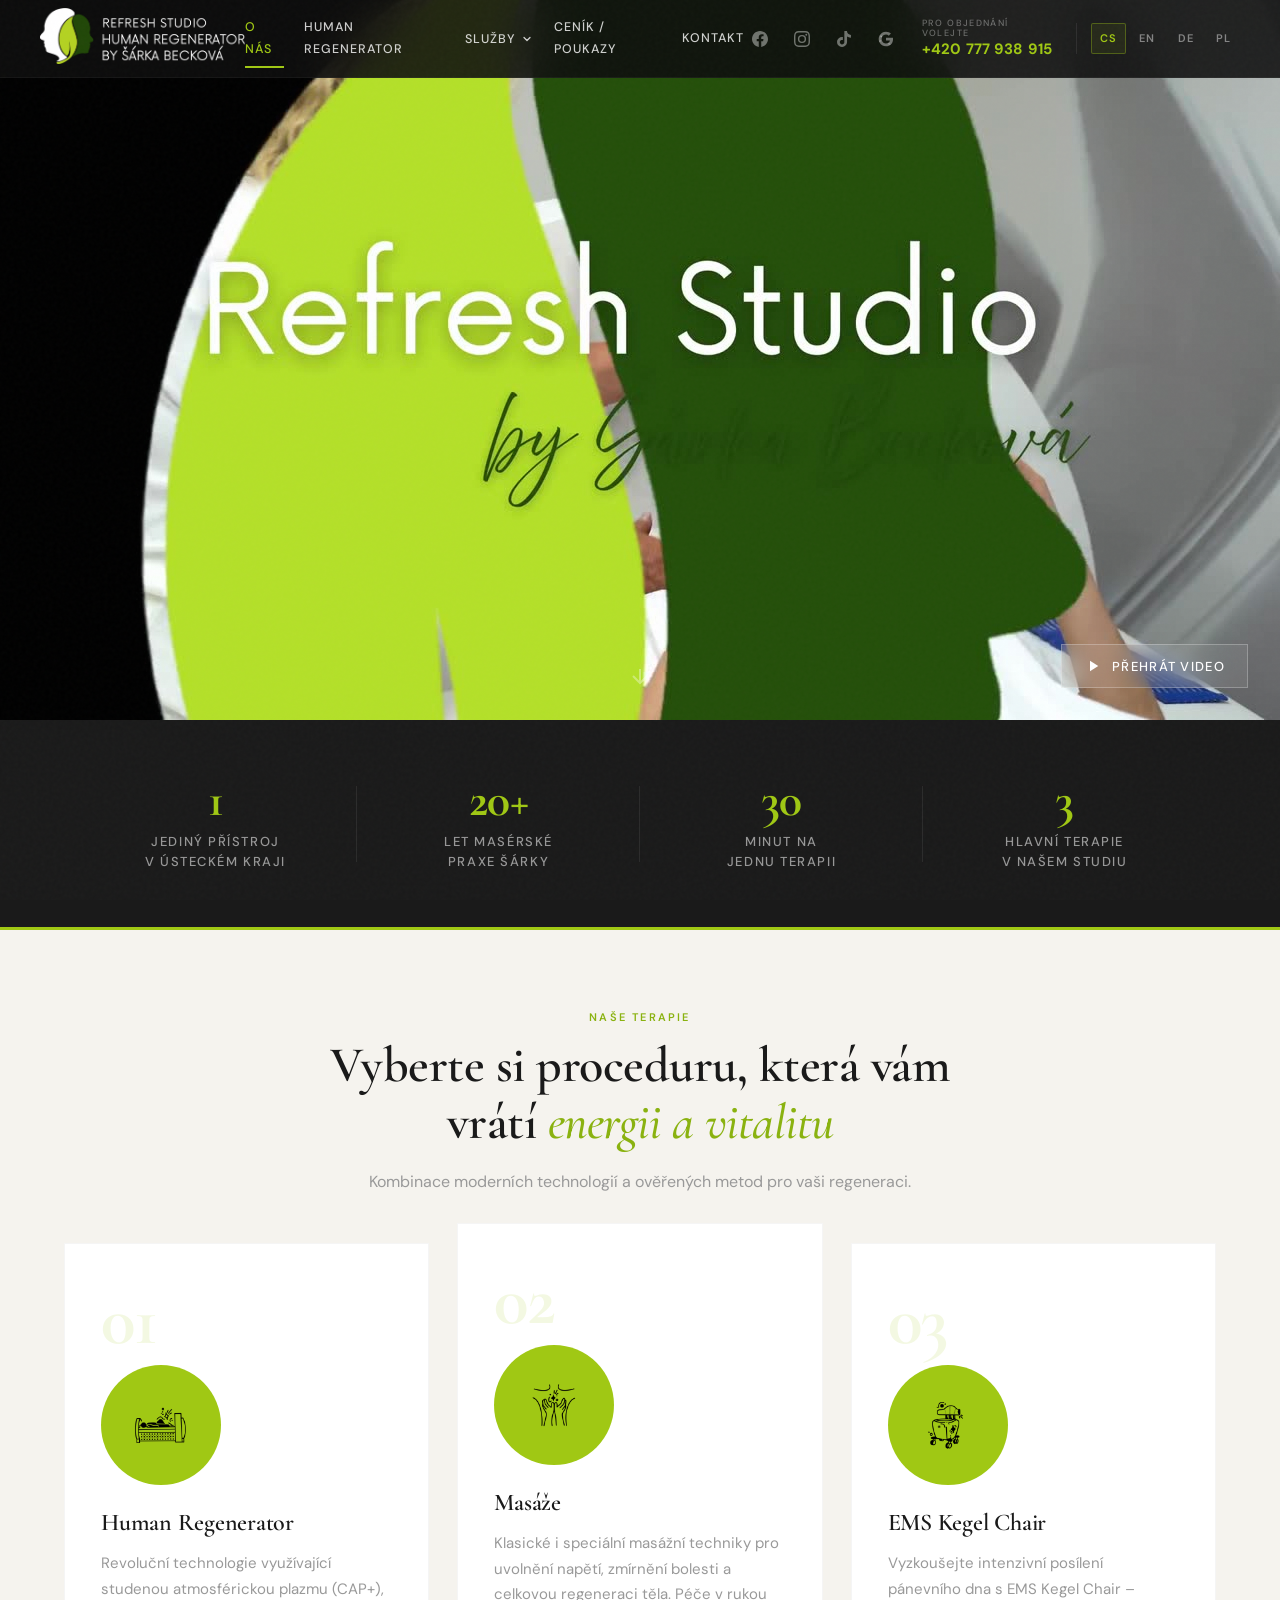
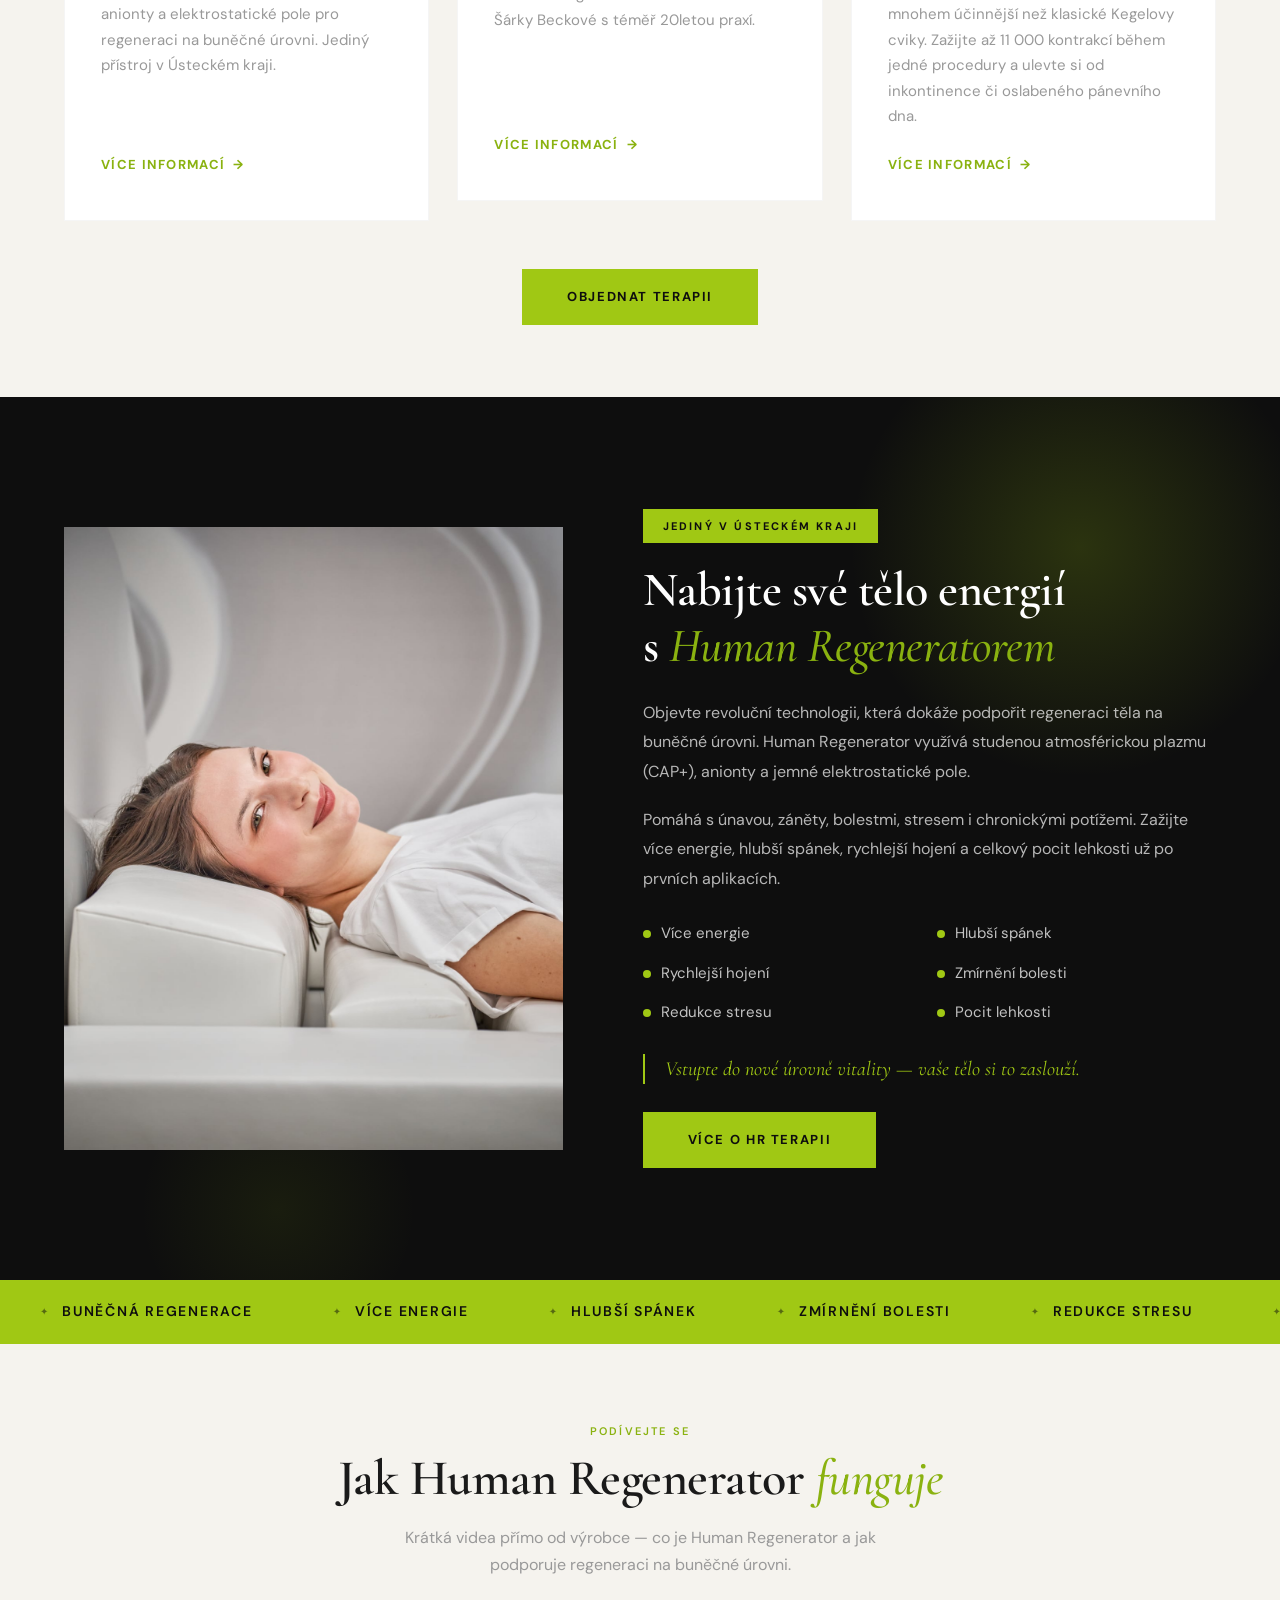
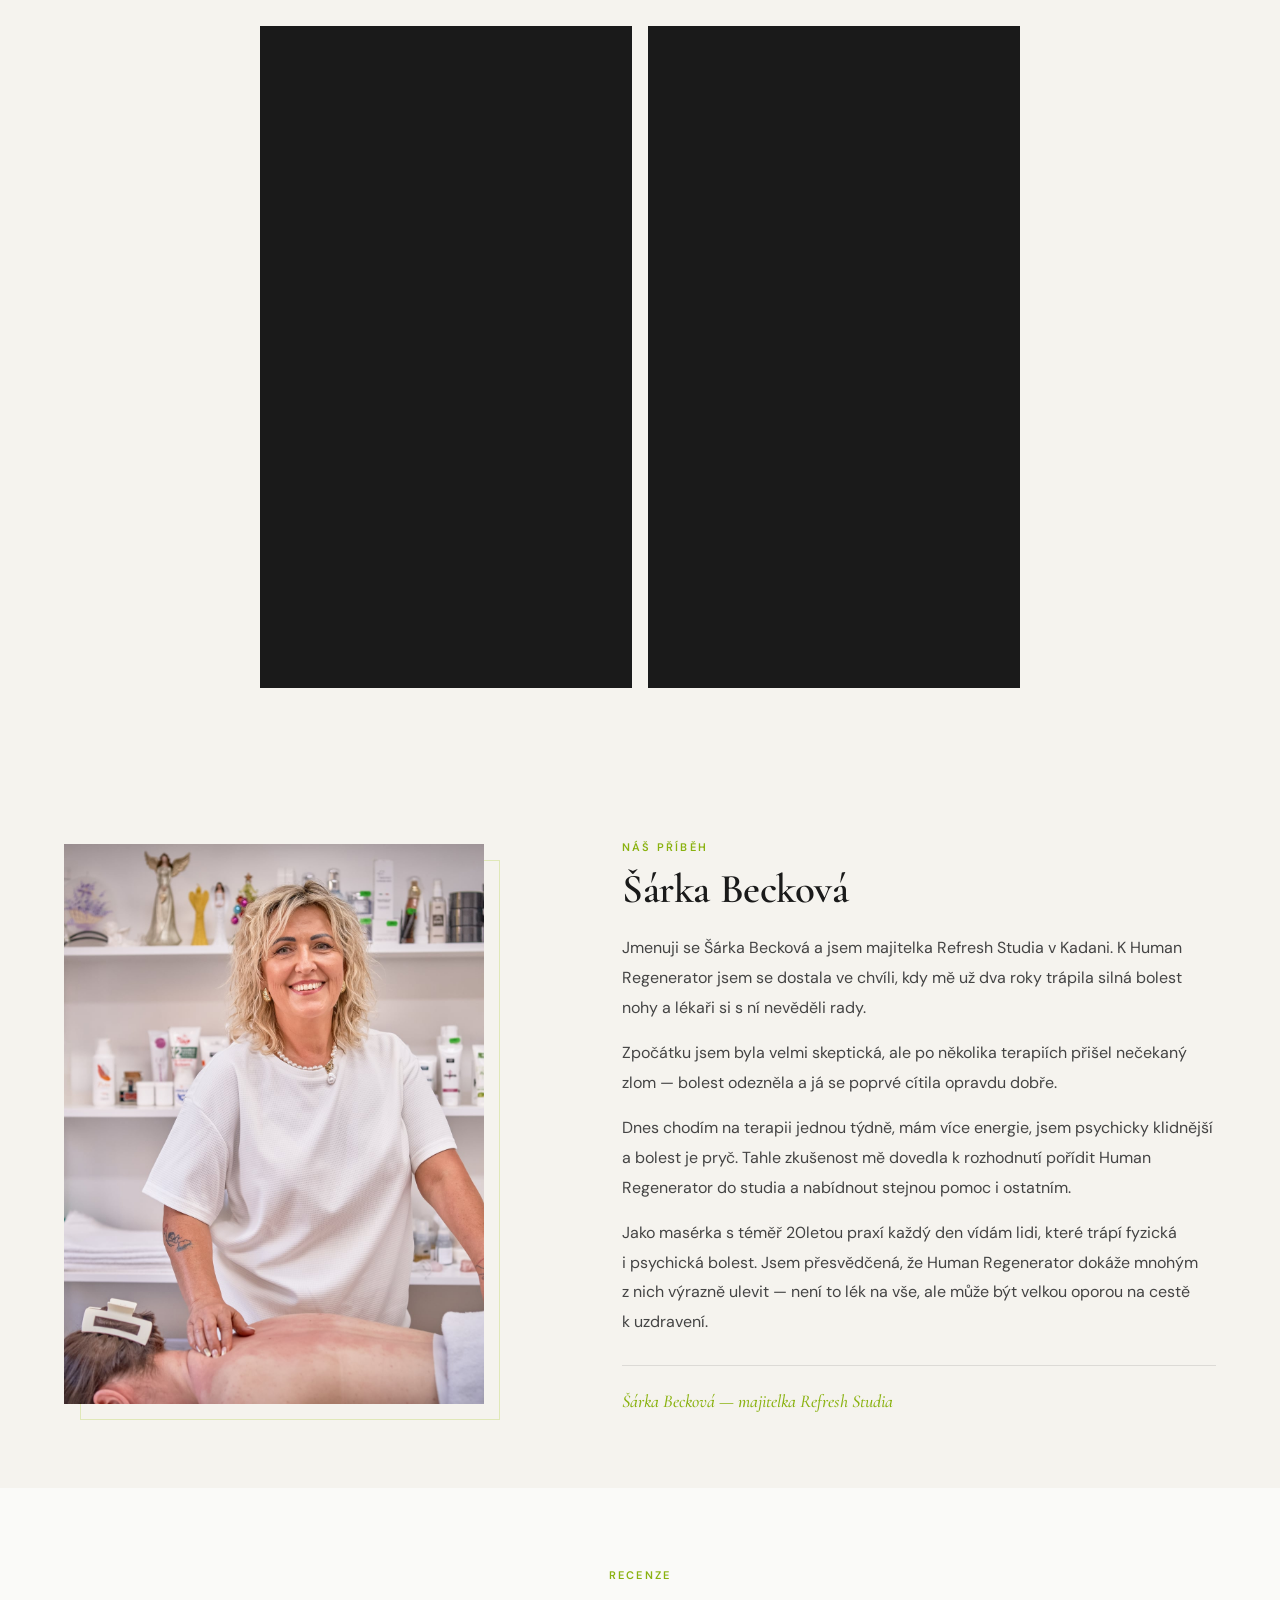
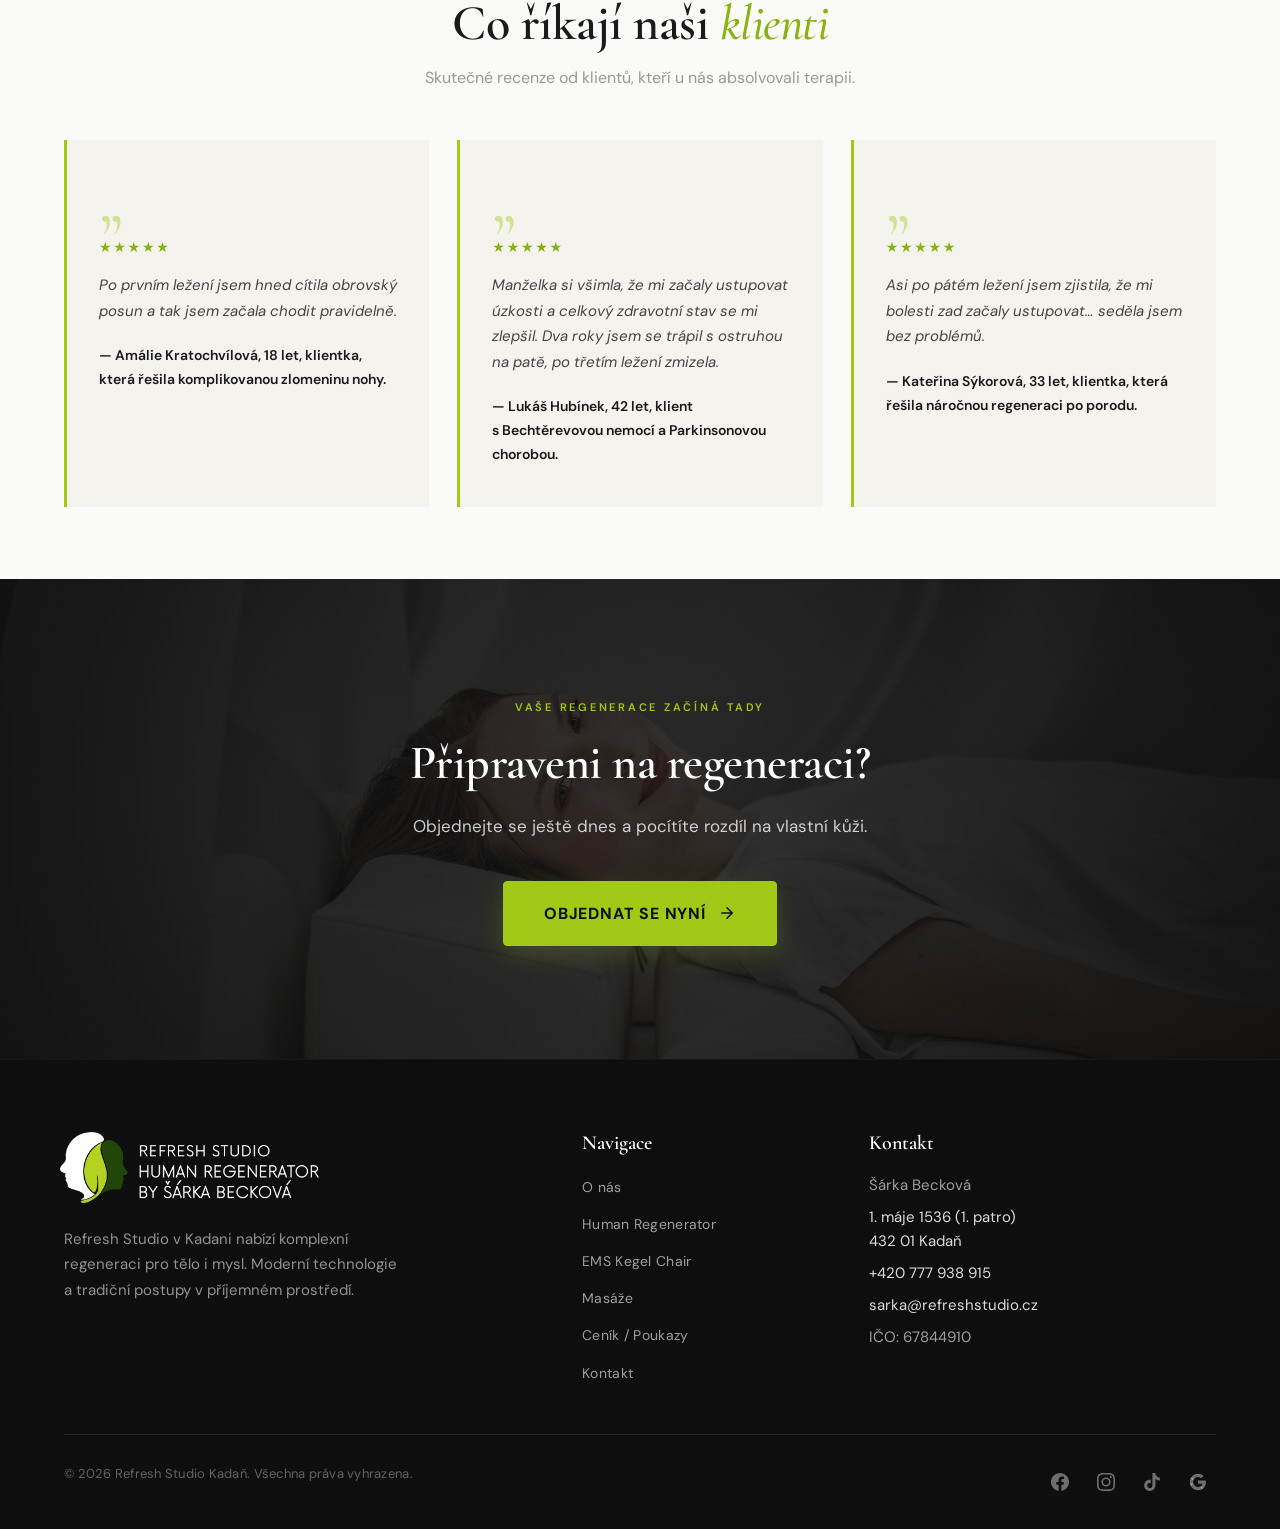
==== commit 36064946: "Hero text na mobilu: zobrazit hned, ne čekat 3.8s na cinematic delay Mobile (≤767px) neloaduje hero " ====
--- a/index.html
+++ b/index.html
@@ -12,9 +12,9 @@
   <link href="https://fonts.googleapis.com/css2?family=Cormorant+Garamond:ital,wght@0,400;0,500;0,600;0,700;1,400;1,500&family=DM+Sans:ital,wght@0,300;0,400;0,500;0,600;0,700;1,300;1,400&display=swap" rel="stylesheet">
 
   <!-- Styles -->
-  <link rel="stylesheet" href="css/style.css?v=20260502-8">
-  <link rel="stylesheet" href="css/pages.css?v=20260502-8">
-  <link rel="stylesheet" href="css/index.css?v=20260502-8">
+  <link rel="stylesheet" href="css/style.css?v=20260502-9">
+  <link rel="stylesheet" href="css/pages.css?v=20260502-9">
+  <link rel="stylesheet" href="css/index.css?v=20260502-9">
 </head>
 <body>
 
@@ -106,7 +106,7 @@
     <!-- ====== HERO — Fullscreen video, clean → darken → fade-in ====== -->
     <section class="hero" id="uvod">
       <div class="hero__video-bg">
-        <video autoplay muted loop playsinline preload="metadata" disablepictureinpicture disableremoteplayback poster="images/hero/hero-poster.jpg?v=20260502-8">
+        <video autoplay muted loop playsinline preload="metadata" disablepictureinpicture disableremoteplayback poster="images/hero/hero-poster.jpg?v=20260502-9">
           <!-- Mobile (klient 2026-05-04: extrémně pomalé načítání) — media query
                vynechá 10.8 MB hero.mp4 pod 768px, mobile uvidí jen poster (~40 KB).
                preload="metadata" místo "auto" sníží initial load i na desktopu. -->
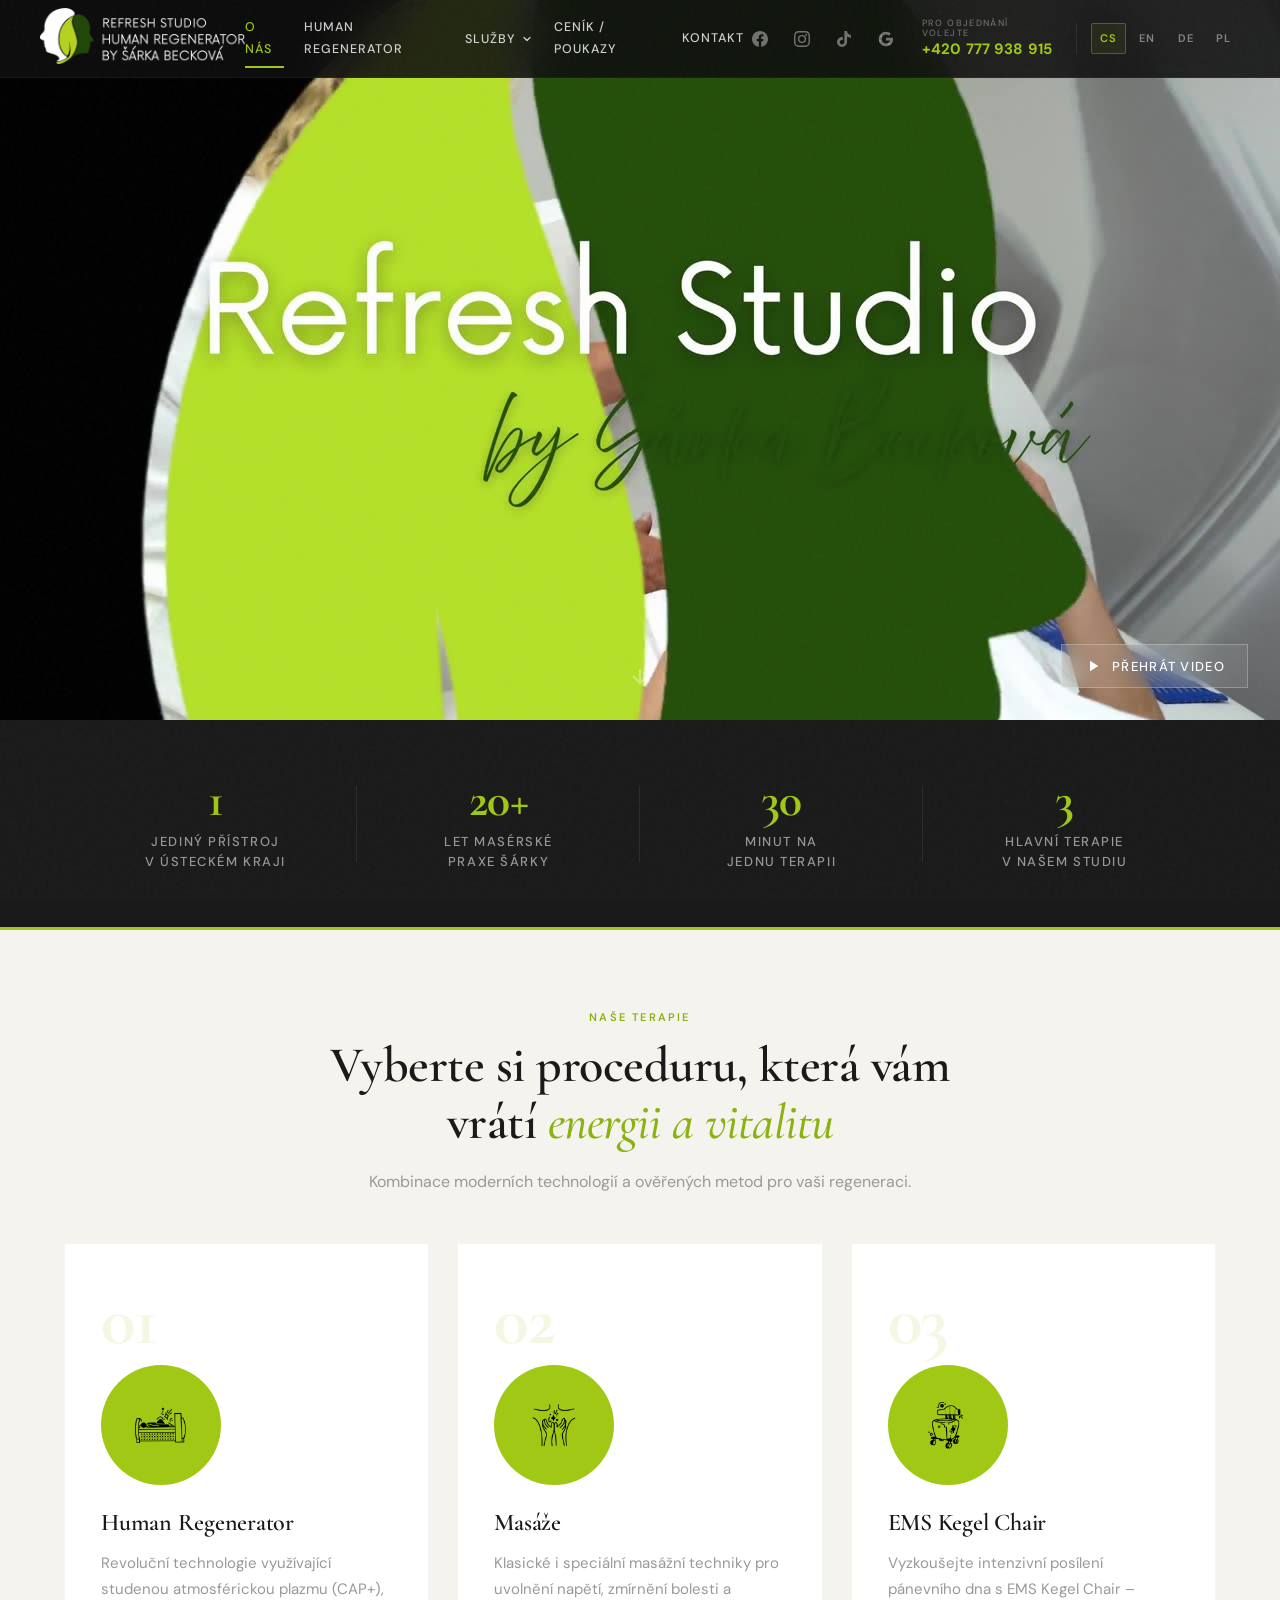
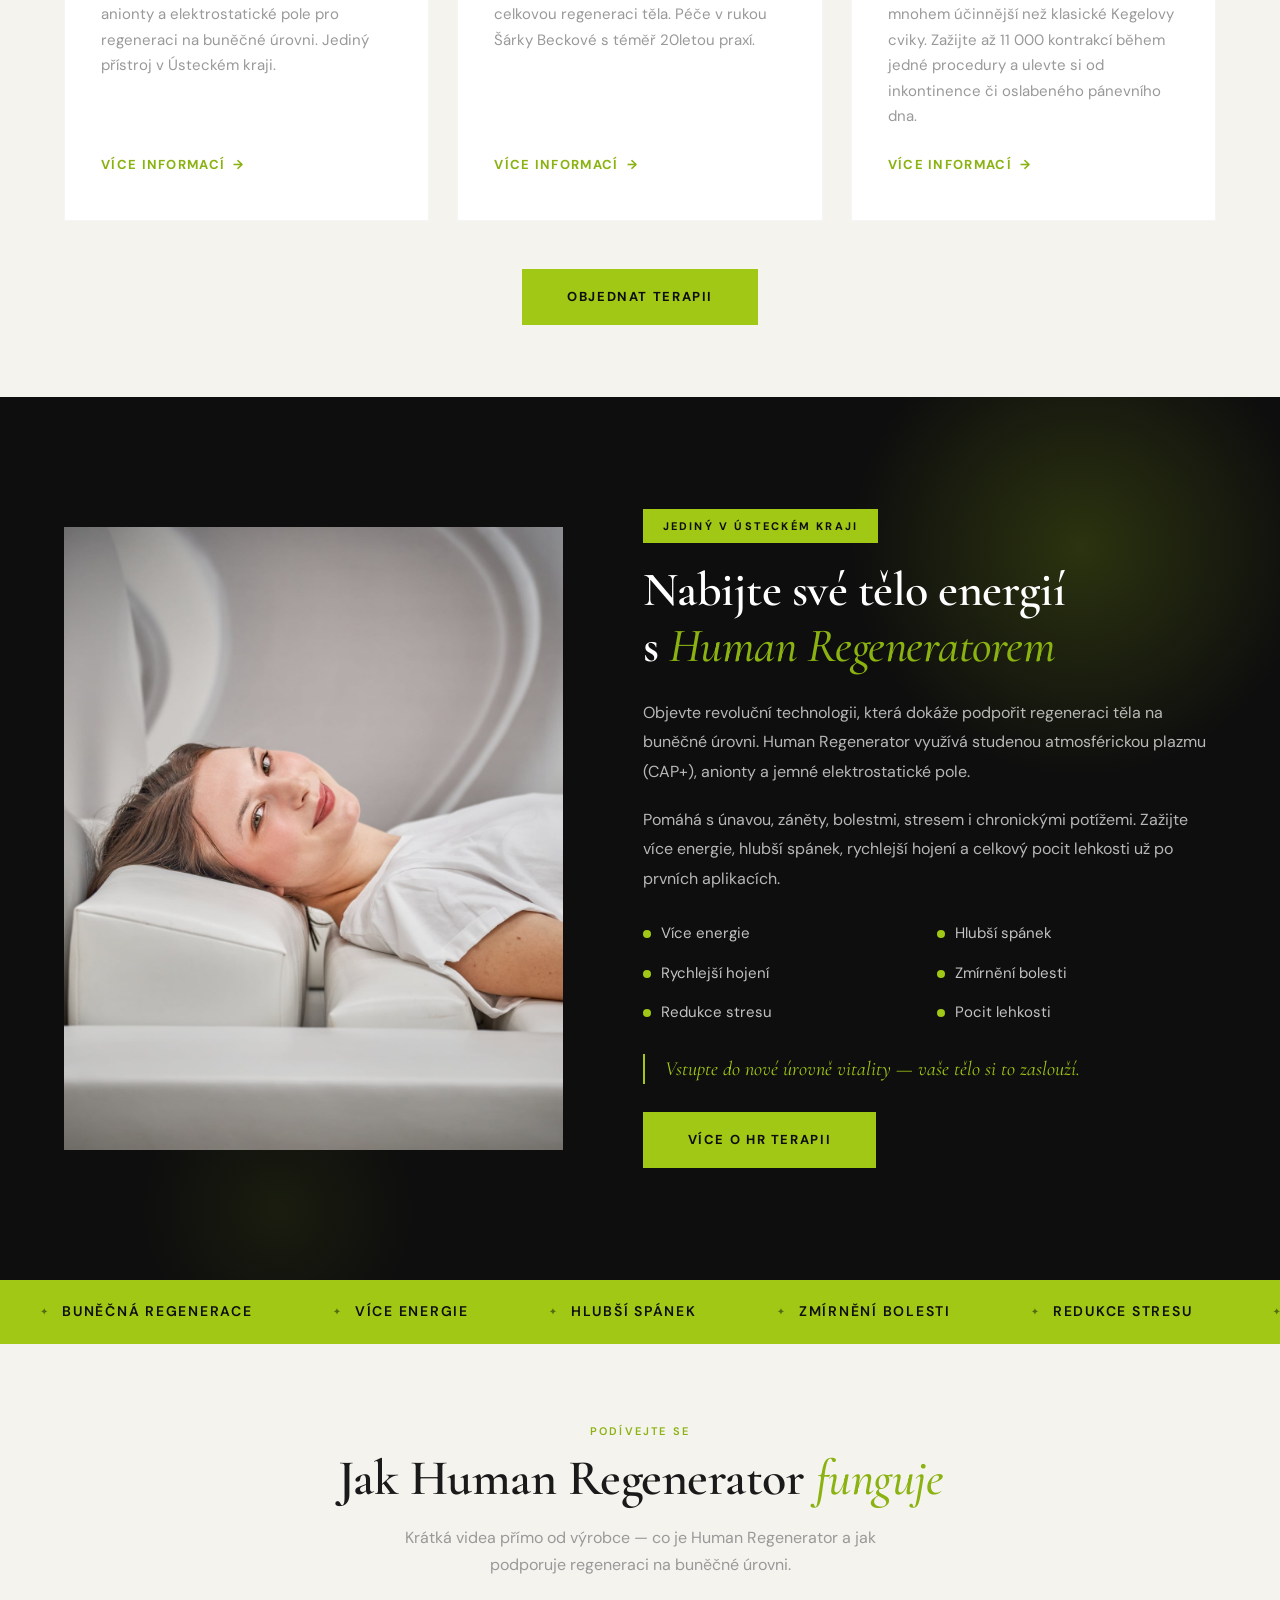
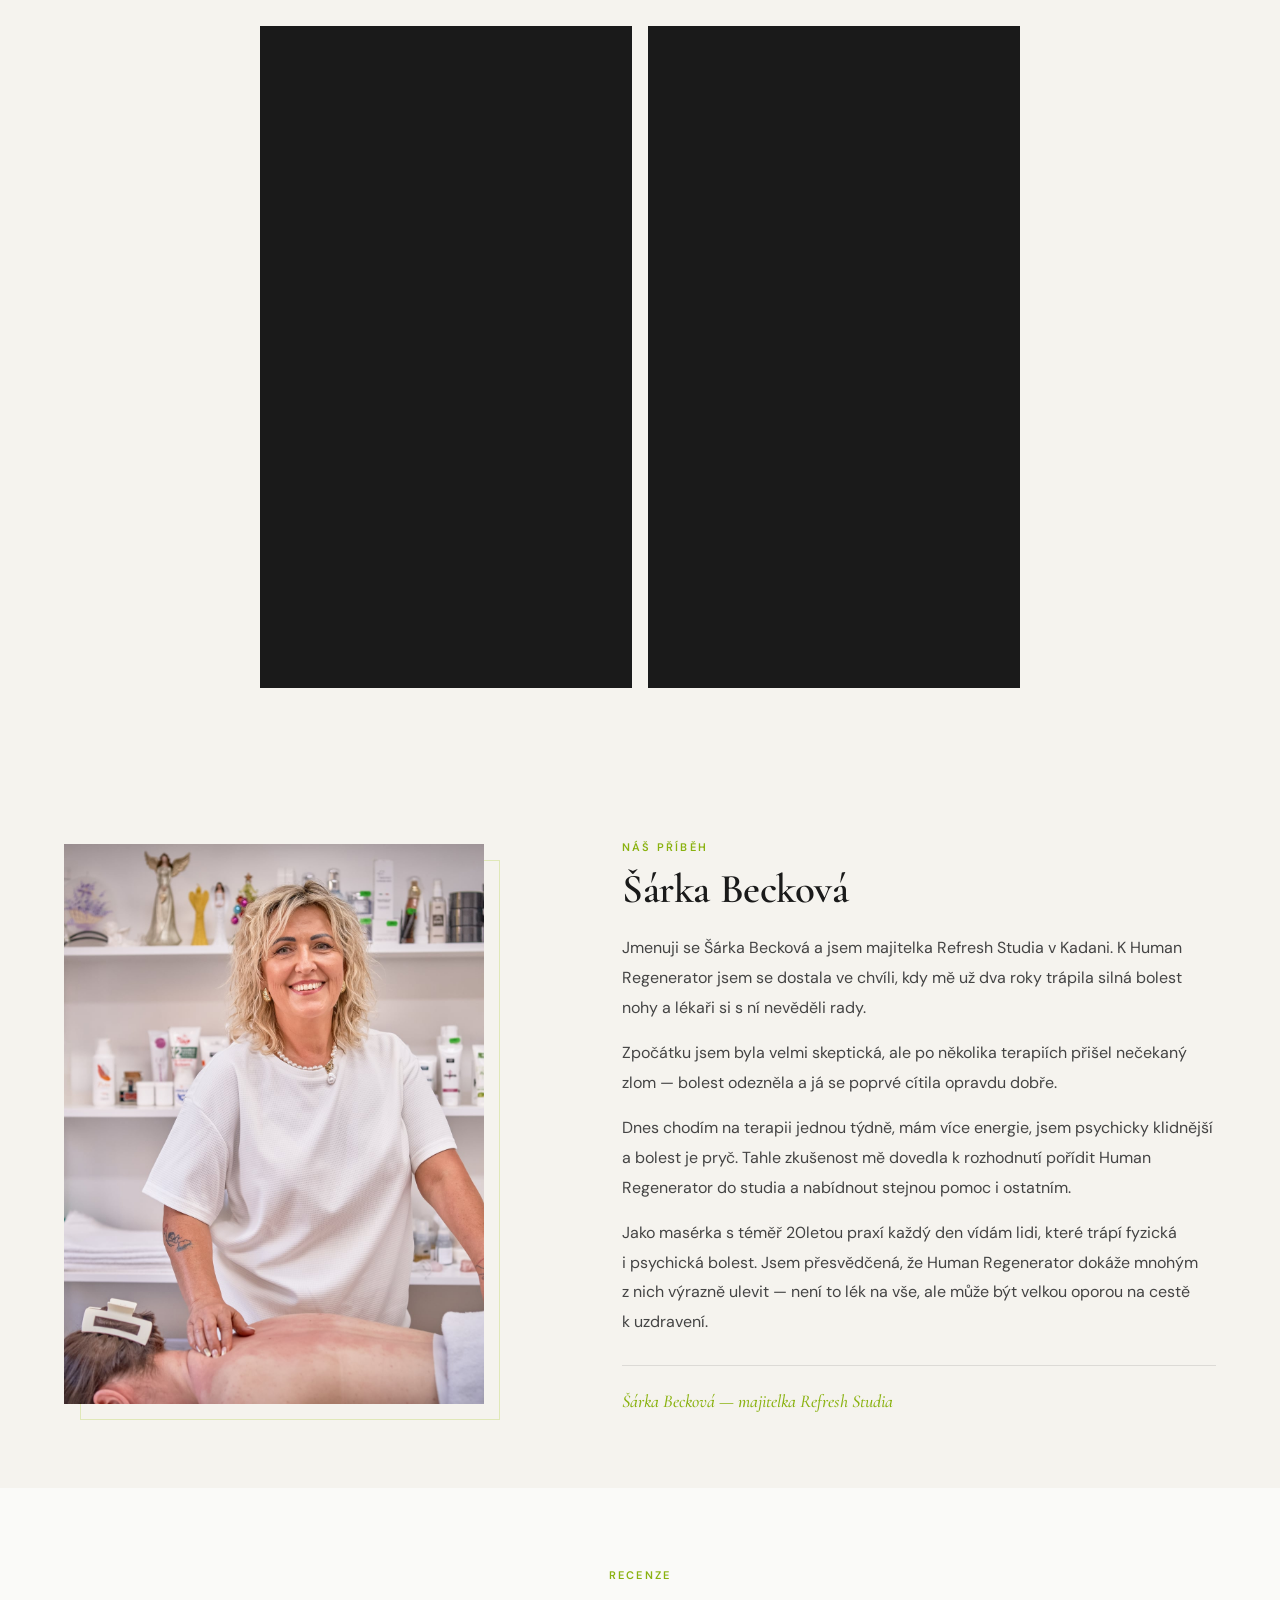
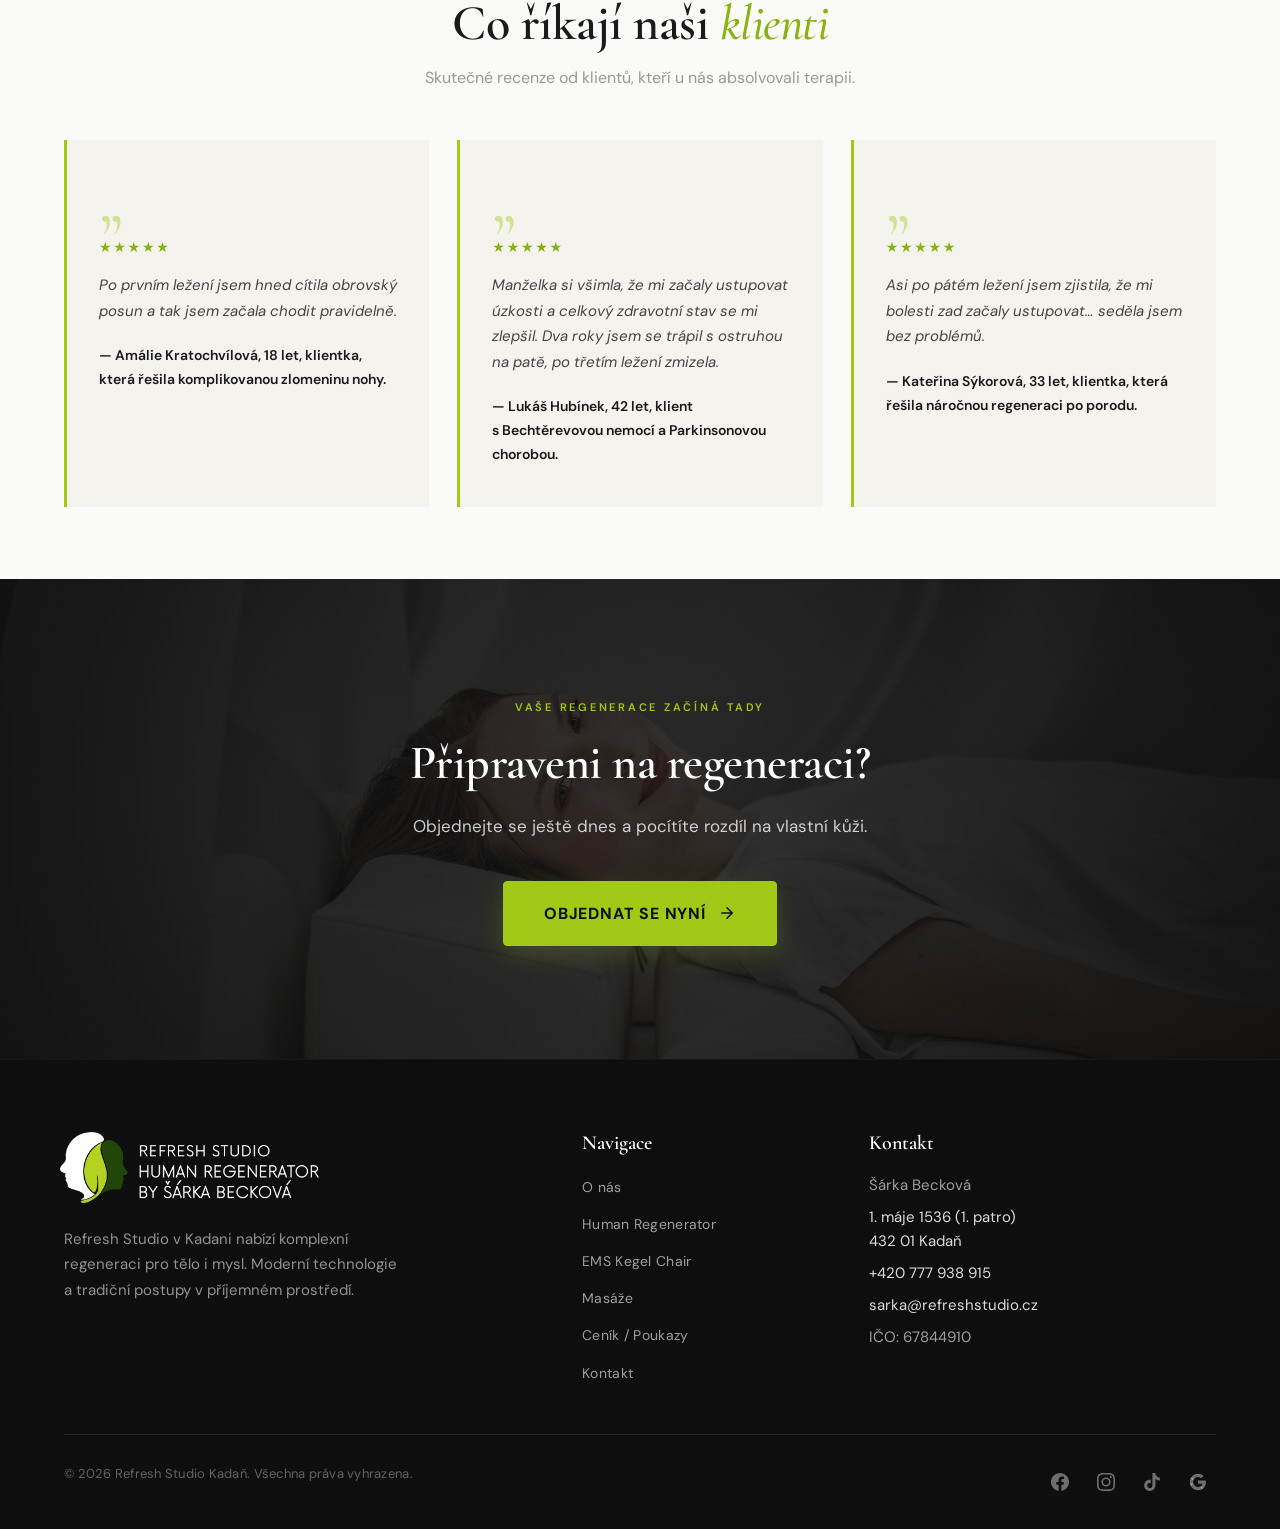
==== commit a195a30d: "Ceník: obsah pod hero už nikdy nezmizí — reveal jako progressive enhancement Celý ceník byl zabalen " ====
--- a/index.html
+++ b/index.html
@@ -3,8 +3,133 @@
 <head>
   <meta charset="UTF-8">
   <meta name="viewport" content="width=device-width, initial-scale=1.0">
+
+  <!-- Reveal safeguard (must stay high in <head>): sets html.js — which enables
+       the scroll-fade start-state — and reveals content as it enters the viewport,
+       independently of the main IntersectionObserver. Guarantees the page is never
+       left blank below the hero if the reveal script is blocked, errors out, or the
+       observer misbehaves (e.g. old iOS Safari on a very tall section). -->
+  <script>
+  (function (d, w) {
+    d.documentElement.className += " js";
+    function show(el) { el.classList.add("is-visible"); el.classList.add("visible"); }
+    function sweep() {
+      var n = d.querySelectorAll(".reveal:not(.is-visible), .fade-in:not(.is-visible)");
+      var h = w.innerHeight || d.documentElement.clientHeight;
+      for (var i = 0; i < n.length; i++) {
+        if (n[i].getBoundingClientRect().top < h * 0.95) show(n[i]);
+      }
+    }
+    function start() {
+      sweep();
+      w.addEventListener("scroll", sweep, { passive: true });
+      w.addEventListener("resize", sweep, { passive: true });
+    }
+    if (d.readyState === "loading") d.addEventListener("DOMContentLoaded", start);
+    else start();
+  })(document, window);
+  </script>
   <title>Refresh Studio Kadaň — Komplexní péče a regenerace pro tělo i mysl</title>
   <meta name="description" content="Refresh Studio v Kadani nabízí terapii Human Regenerator, EMS Kegel Chair a klasické masáže. Komplexní regenerace pro vaše tělo i mysl — jediný přístroj v Ústeckém kraji.">
+
+  <!-- ====== SEO META ====== -->
+  <meta name="robots" content="index, follow, max-image-preview:large, max-snippet:-1, max-video-preview:-1">
+  <meta name="author" content="Refresh Studio Kadaň">
+  <meta name="theme-color" content="#A0C814">
+  <link rel="manifest" href="/site.webmanifest">
+
+  <!-- Geo — Kadaň, Ústecký kraj. Coords ~ centrum města; pokud bude přesné GPS od Šárky, doplnit. -->
+  <meta name="geo.region" content="CZ-42">
+  <meta name="geo.placename" content="Kadaň">
+  <meta name="geo.position" content="50.378;13.272">
+  <meta name="ICBM" content="50.378, 13.272">
+
+  <!-- Favicon -->
+  <link rel="icon" type="image/png" sizes="32x32" href="/images/favicon/favicon-32.png">
+  <link rel="icon" type="image/png" sizes="16x16" href="/images/favicon/favicon-16.png">
+  <link rel="apple-touch-icon" sizes="180x180" href="/images/favicon/favicon-180.png">
+
+  <!-- Canonical + Open Graph + Twitter -->
+  <link rel="canonical" href="https://refreshstudio.cz/">
+  <meta property="og:type" content="website">
+  <meta property="og:url" content="https://refreshstudio.cz/">
+  <meta property="og:title" content="Refresh Studio Kadaň — Komplexní péče a regenerace pro tělo i mysl">
+  <meta property="og:description" content="Refresh Studio v Kadani nabízí terapii Human Regenerator, EMS Kegel Chair a klasické masáže. Komplexní regenerace pro vaše tělo i mysl — jediný přístroj v Ústeckém kraji.">
+  <meta property="og:image" content="https://refreshstudio.cz/images/og/og-default.jpg">
+  <meta property="og:image:width" content="1200">
+  <meta property="og:image:height" content="630">
+  <meta property="og:image:alt" content="Refresh Studio Kadaň — komplexní péče a regenerace pro vaše tělo i mysl">
+  <meta property="og:locale" content="cs_CZ">
+  <meta property="og:site_name" content="Refresh Studio Kadaň">
+  <meta name="twitter:card" content="summary_large_image">
+  <meta name="twitter:title" content="Refresh Studio Kadaň — Komplexní péče a regenerace pro tělo i mysl">
+  <meta name="twitter:description" content="Refresh Studio v Kadani nabízí terapii Human Regenerator, EMS Kegel Chair a klasické masáže.">
+  <meta name="twitter:image" content="https://refreshstudio.cz/images/og/og-default.jpg">
+
+  <!-- ====== JSON-LD: LocalBusiness (univerzální profil studia) ====== -->
+  <!-- POZN: openingHoursSpecification chybí — Šárka musí dodat přesné hodiny.
+       Bez nich Google neukáže "Open now / closing soon" v rich result. -->
+  <script type="application/ld+json">
+  {
+    "@context": "https://schema.org",
+    "@type": ["HealthAndBeautyBusiness", "MassageTherapist"],
+    "@id": "https://refreshstudio.cz/#localbusiness",
+    "name": "Refresh Studio Kadaň",
+    "alternateName": "Refresh Studio",
+    "url": "https://refreshstudio.cz/",
+    "logo": "https://refreshstudio.cz/images/favicon/favicon-512.png",
+    "image": "https://refreshstudio.cz/images/og/og-default.jpg",
+    "description": "Komplexní péče a regenerace pro vaše tělo i mysl. Human Regenerator, EMS Kegel Chair, masáže a Nu Skin v Kadani.",
+    "telephone": "+420777938915",
+    "email": "sarka@refreshstudio.cz",
+    "priceRange": "$$",
+    "currenciesAccepted": "CZK",
+    "paymentAccepted": "Cash, Bank transfer",
+    "address": {
+      "@type": "PostalAddress",
+      "streetAddress": "1. máje 1536",
+      "addressLocality": "Kadaň",
+      "postalCode": "432 01",
+      "addressCountry": "CZ",
+      "addressRegion": "Ústecký kraj"
+    },
+    "geo": {
+      "@type": "GeoCoordinates",
+      "latitude": 50.378,
+      "longitude": 13.272
+    },
+    "areaServed": [
+      { "@type": "City", "name": "Kadaň" },
+      { "@type": "City", "name": "Klášterec nad Ohří" },
+      { "@type": "City", "name": "Chomutov" },
+      { "@type": "AdministrativeArea", "name": "Ústecký kraj" }
+    ],
+    "founder": {
+      "@type": "Person",
+      "name": "Šárka Becková",
+      "jobTitle": "Majitelka studia, masérka, terapeutka",
+      "telephone": "+420777938915"
+    },
+    "sameAs": [
+      "https://www.facebook.com/share/1FpWVaxR13/",
+      "https://www.instagram.com/humanregenerator.kadan",
+      "https://www.tiktok.com/@human.regenerator"
+    ]
+  }
+  </script>
+
+  <!-- ====== JSON-LD: WebSite (homepage only) ====== -->
+  <script type="application/ld+json">
+  {
+    "@context": "https://schema.org",
+    "@type": "WebSite",
+    "@id": "https://refreshstudio.cz/#website",
+    "url": "https://refreshstudio.cz/",
+    "name": "Refresh Studio Kadaň",
+    "inLanguage": "cs",
+    "publisher": { "@id": "https://refreshstudio.cz/#localbusiness" }
+  }
+  </script>
 
   <!-- Google Fonts -->
   <link rel="preconnect" href="https://fonts.googleapis.com">
@@ -12,9 +137,9 @@
   <link href="https://fonts.googleapis.com/css2?family=Cormorant+Garamond:ital,wght@0,400;0,500;0,600;0,700;1,400;1,500&family=DM+Sans:ital,wght@0,300;0,400;0,500;0,600;0,700;1,300;1,400&display=swap" rel="stylesheet">
 
   <!-- Styles -->
-  <link rel="stylesheet" href="css/style.css?v=20260502-9">
-  <link rel="stylesheet" href="css/pages.css?v=20260502-9">
-  <link rel="stylesheet" href="css/index.css?v=20260502-9">
+  <link rel="stylesheet" href="css/style.css?v=20260714-1">
+  <link rel="stylesheet" href="css/pages.css?v=20260714-1">
+  <link rel="stylesheet" href="css/index.css?v=20260714-1">
 </head>
 <body>
 
@@ -106,11 +231,14 @@
     <!-- ====== HERO — Fullscreen video, clean → darken → fade-in ====== -->
     <section class="hero" id="uvod">
       <div class="hero__video-bg">
-        <video autoplay muted loop playsinline preload="metadata" disablepictureinpicture disableremoteplayback poster="images/hero/hero-poster.jpg?v=20260502-9">
-          <!-- Mobile (klient 2026-05-04: extrémně pomalé načítání) — media query
-               vynechá 10.8 MB hero.mp4 pod 768px, mobile uvidí jen poster (~40 KB).
-               preload="metadata" místo "auto" sníží initial load i na desktopu. -->
-          <source src="videos/hero/hero.mp4" type="video/mp4" media="(min-width: 768px)">
+        <video autoplay muted loop playsinline preload="metadata" disablepictureinpicture disableremoteplayback poster="images/hero/hero-poster.jpg?v=20260714-1">
+          <!-- iOS Safari autoplay vyžaduje muted + playsinline + autoplay (vše ✓)
+               + dostupný source. Předchozí media="(min-width: 768px)" zabraňoval
+               loadování na iPhonu → poster jen, žádné video. Klient 2026-05-05
+               chtěl autoplay i na iPhonu, takže source je teď univerzální.
+               preload="metadata" minimalizuje initial weight (jen metadata
+               headery, ne celý 10.8 MB stream). -->
+          <source src="videos/hero/hero.mp4" type="video/mp4">
         </video>
       </div>
 
@@ -426,7 +554,7 @@
 
   <!-- ====== SCRIPTS ====== -->
   <script src="js/main.js"></script>
-  <script src="js/index.js"></script>
+  <script src="js/index.js?v=20260512-1"></script>
   <script src="js/i18n.js"></script>
 
 </body>
--- a/css/style.css
+++ b/css/style.css
@@ -1117,17 +1117,24 @@
   color: var(--lime);
 }
 
-/* --- SCROLL REVEAL (works for both .fade-in and .reveal) --- */
-.fade-in,
-.reveal {
+/* --- SCROLL REVEAL (works for both .fade-in and .reveal) ---
+   PROGRESSIVE ENHANCEMENT: the invisible start-state is scoped to html.js,
+   which is set synchronously by a small inline <head> script. Without JS —
+   or if the reveal script fails to load/run — content stays fully visible
+   instead of leaving the page blank below the hero. A viewport-aware JS
+   failsafe (same inline script) also reveals elements as they scroll into
+   view, independent of IntersectionObserver, so a broken/quirky observer
+   (e.g. old iOS Safari on a tall section) can never leave content hidden. */
+.js .fade-in,
+.js .reveal {
   opacity: 0;
   transform: translateY(32px);
   transition: opacity 0.8s ease, transform 0.8s ease;
 }
 
-.fade-in.is-visible,
-.reveal.is-visible,
-.reveal.visible {
+.js .fade-in.is-visible,
+.js .reveal.is-visible,
+.js .reveal.visible {
   opacity: 1;
   transform: translateY(0);
 }
@@ -1144,10 +1151,10 @@
   transition-delay: 0.3s;
 }
 
-/* Respect reduced motion */
+/* Respect reduced motion — keep .js specificity so it overrides .js .reveal */
 @media (prefers-reduced-motion: reduce) {
-  .fade-in,
-  .reveal {
+  .js .fade-in,
+  .js .reveal {
     opacity: 1;
     transform: none;
     transition: none;
--- a/css/pages.css
+++ b/css/pages.css
@@ -1194,7 +1194,11 @@
   margin-bottom: 1rem;
 }
 
-/* === Nu Skin: video grid (3 self-hosted MP4 vedle sebe) === */
+/* === Nu Skin: video grid (4 click-to-modal tiles, uniform 16:9) ===
+   Tiles jsou stejně velké aspect-ratio 16/9 → konzistentní kompozice
+   bez ohledu na intrinsic AR jednotlivých videí. Žádný preload — videa
+   se stáhnou až po kliknutí v modálu (mobile data + Safari autoplay
+   restrictions). */
 .nuskin-video-grid {
   display: grid;
   grid-template-columns: 1fr;
@@ -1205,7 +1209,7 @@
 @media (min-width: 768px) {
   .nuskin-video-grid {
     grid-template-columns: repeat(2, 1fr);
-    gap: 1.5rem;
+    gap: 1.75rem;
     max-width: 980px;
   }
 }
@@ -1214,13 +1218,62 @@
   display: flex;
   flex-direction: column;
 }
-.nuskin-video-grid__item video {
+.nuskin-video-trigger {
+  position: relative;
   display: block;
   width: 100%;
-  height: auto;
-  background-color: var(--black);
-  border-radius: 4px;
+  aspect-ratio: 16 / 9;
+  background-color: var(--charcoal);
+  background-size: cover;
+  background-position: center;
+  border: 1px solid rgba(255, 255, 255, 0.06);
+  border-radius: 6px;
+  cursor: pointer;
+  overflow: hidden;
+  padding: 0;
   box-shadow: 0 12px 36px rgba(0, 0, 0, 0.12);
+  transition: transform 0.3s ease, box-shadow 0.3s ease;
+  font: inherit;
+  color: inherit;
+}
+.nuskin-video-trigger::after {
+  content: '';
+  position: absolute;
+  inset: 0;
+  background: linear-gradient(180deg, rgba(0,0,0,0.15) 0%, rgba(0,0,0,0.45) 100%);
+  pointer-events: none;
+}
+.nuskin-video-trigger:hover,
+.nuskin-video-trigger:focus-visible {
+  transform: translateY(-3px);
+  box-shadow: 0 20px 48px rgba(0, 0, 0, 0.2);
+  outline: none;
+}
+.nuskin-video-trigger__play {
+  position: absolute;
+  top: 50%;
+  left: 50%;
+  transform: translate(-50%, -50%);
+  width: 72px;
+  height: 72px;
+  border-radius: 50%;
+  background-color: var(--lime);
+  display: flex;
+  align-items: center;
+  justify-content: center;
+  box-shadow: 0 8px 24px rgba(0, 0, 0, 0.45);
+  transition: transform 0.3s ease, background-color 0.3s ease;
+  z-index: 2;
+}
+.nuskin-video-trigger:hover .nuskin-video-trigger__play,
+.nuskin-video-trigger:focus-visible .nuskin-video-trigger__play {
+  transform: translate(-50%, -50%) scale(1.08);
+}
+.nuskin-video-trigger__play svg {
+  width: 26px;
+  height: 26px;
+  fill: var(--charcoal);
+  margin-left: 4px;
 }
 .nuskin-video-grid__item figcaption {
   font-family: var(--font-body);
@@ -1229,6 +1282,57 @@
   text-align: center;
   margin-top: 0.75rem;
   letter-spacing: 0.02em;
+}
+
+/* === Video modal (sdílený, na nuskin.html i jinde použitelný) === */
+.video-modal {
+  position: fixed;
+  inset: 0;
+  z-index: 9999;
+  background: rgba(0, 0, 0, 0.92);
+  display: none;
+  align-items: center;
+  justify-content: center;
+  padding: 2rem 1rem;
+}
+.video-modal.is-active {
+  display: flex;
+}
+.video-modal__inner {
+  position: relative;
+  width: 100%;
+  max-width: 1100px;
+}
+.video-modal__inner video {
+  display: block;
+  width: 100%;
+  max-height: 80vh;
+  background: #000;
+  border-radius: 4px;
+}
+.video-modal__close {
+  position: absolute;
+  top: -2.75rem;
+  right: 0;
+  background: transparent;
+  border: 1px solid rgba(255, 255, 255, 0.4);
+  color: #fff;
+  width: 40px;
+  height: 40px;
+  border-radius: 50%;
+  cursor: pointer;
+  display: flex;
+  align-items: center;
+  justify-content: center;
+  font-size: 1.25rem;
+  line-height: 1;
+  transition: background-color 0.2s ease, border-color 0.2s ease;
+}
+.video-modal__close:hover,
+.video-modal__close:focus-visible {
+  background-color: rgba(255, 255, 255, 0.1);
+  border-color: rgba(255, 255, 255, 0.7);
+  outline: none;
 }
 
 /* === Benefits list — center variant pro homepage / sekce s textem dosaď === */
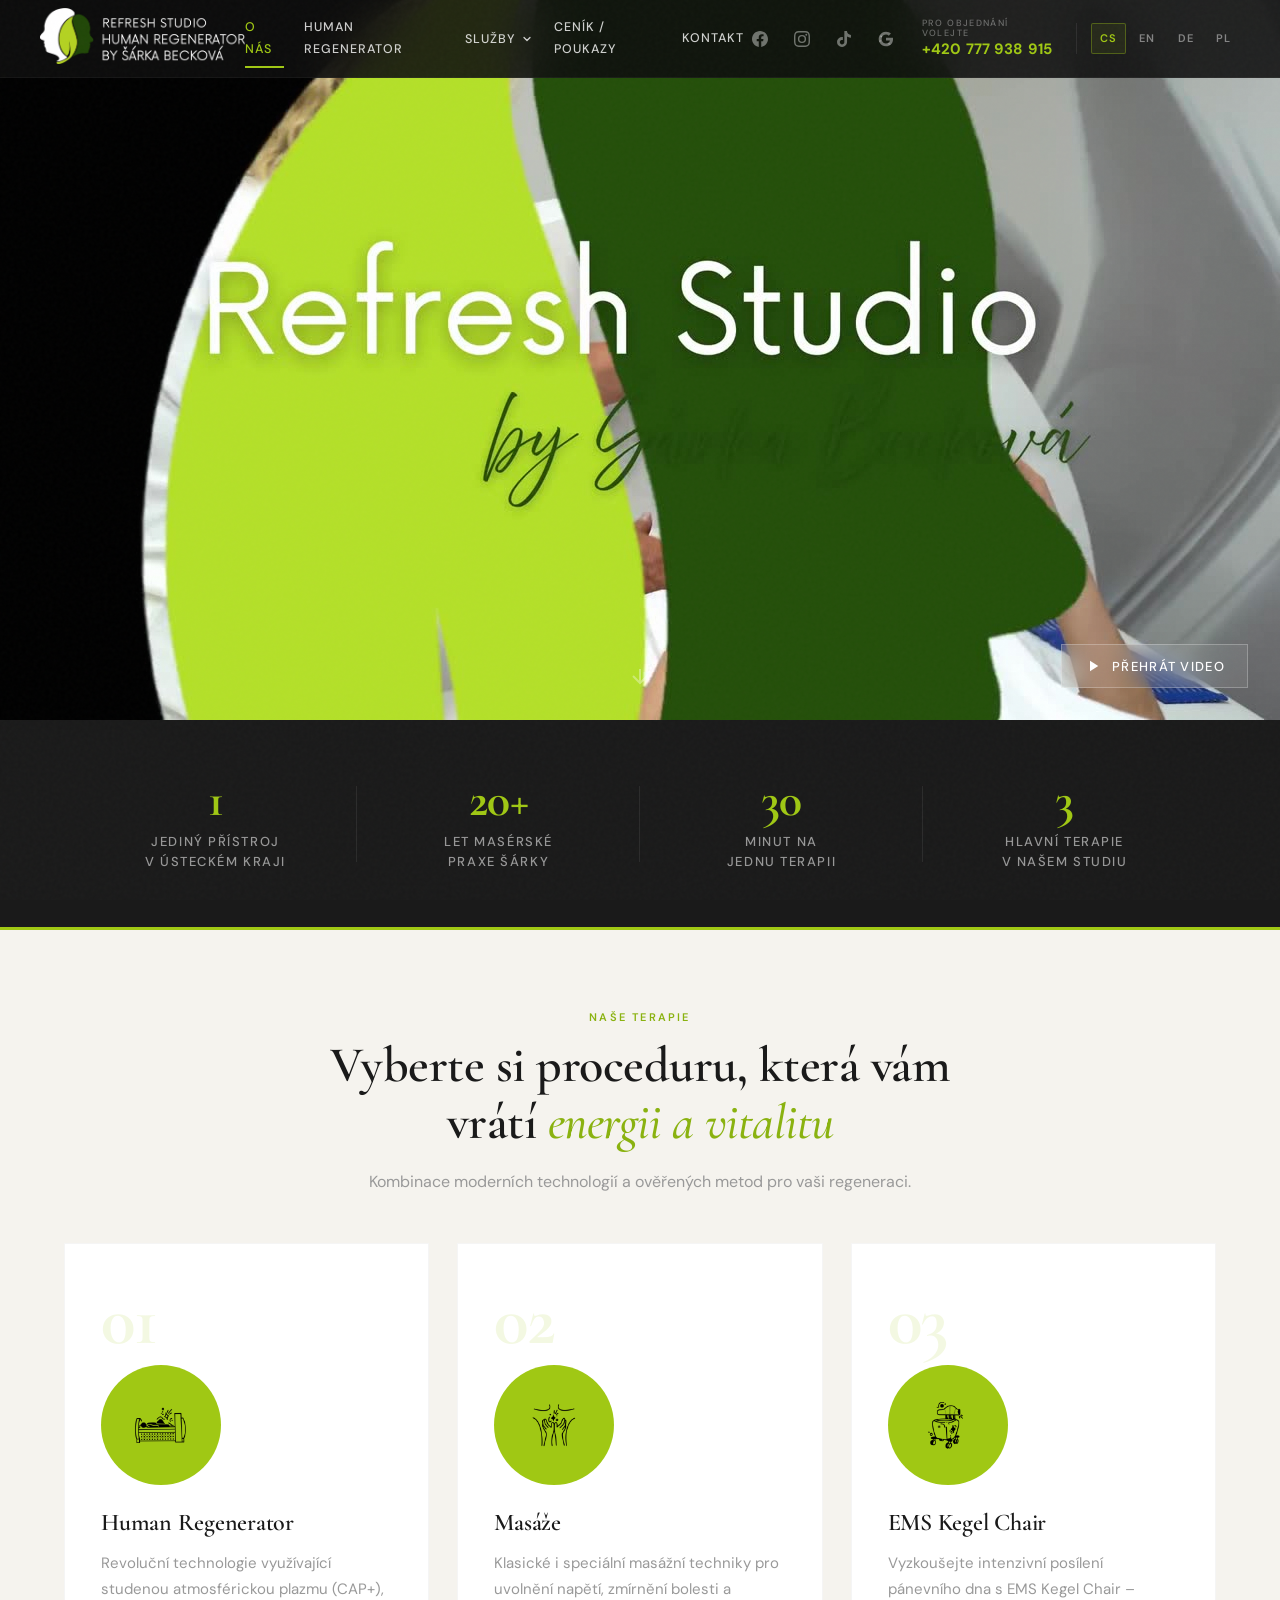
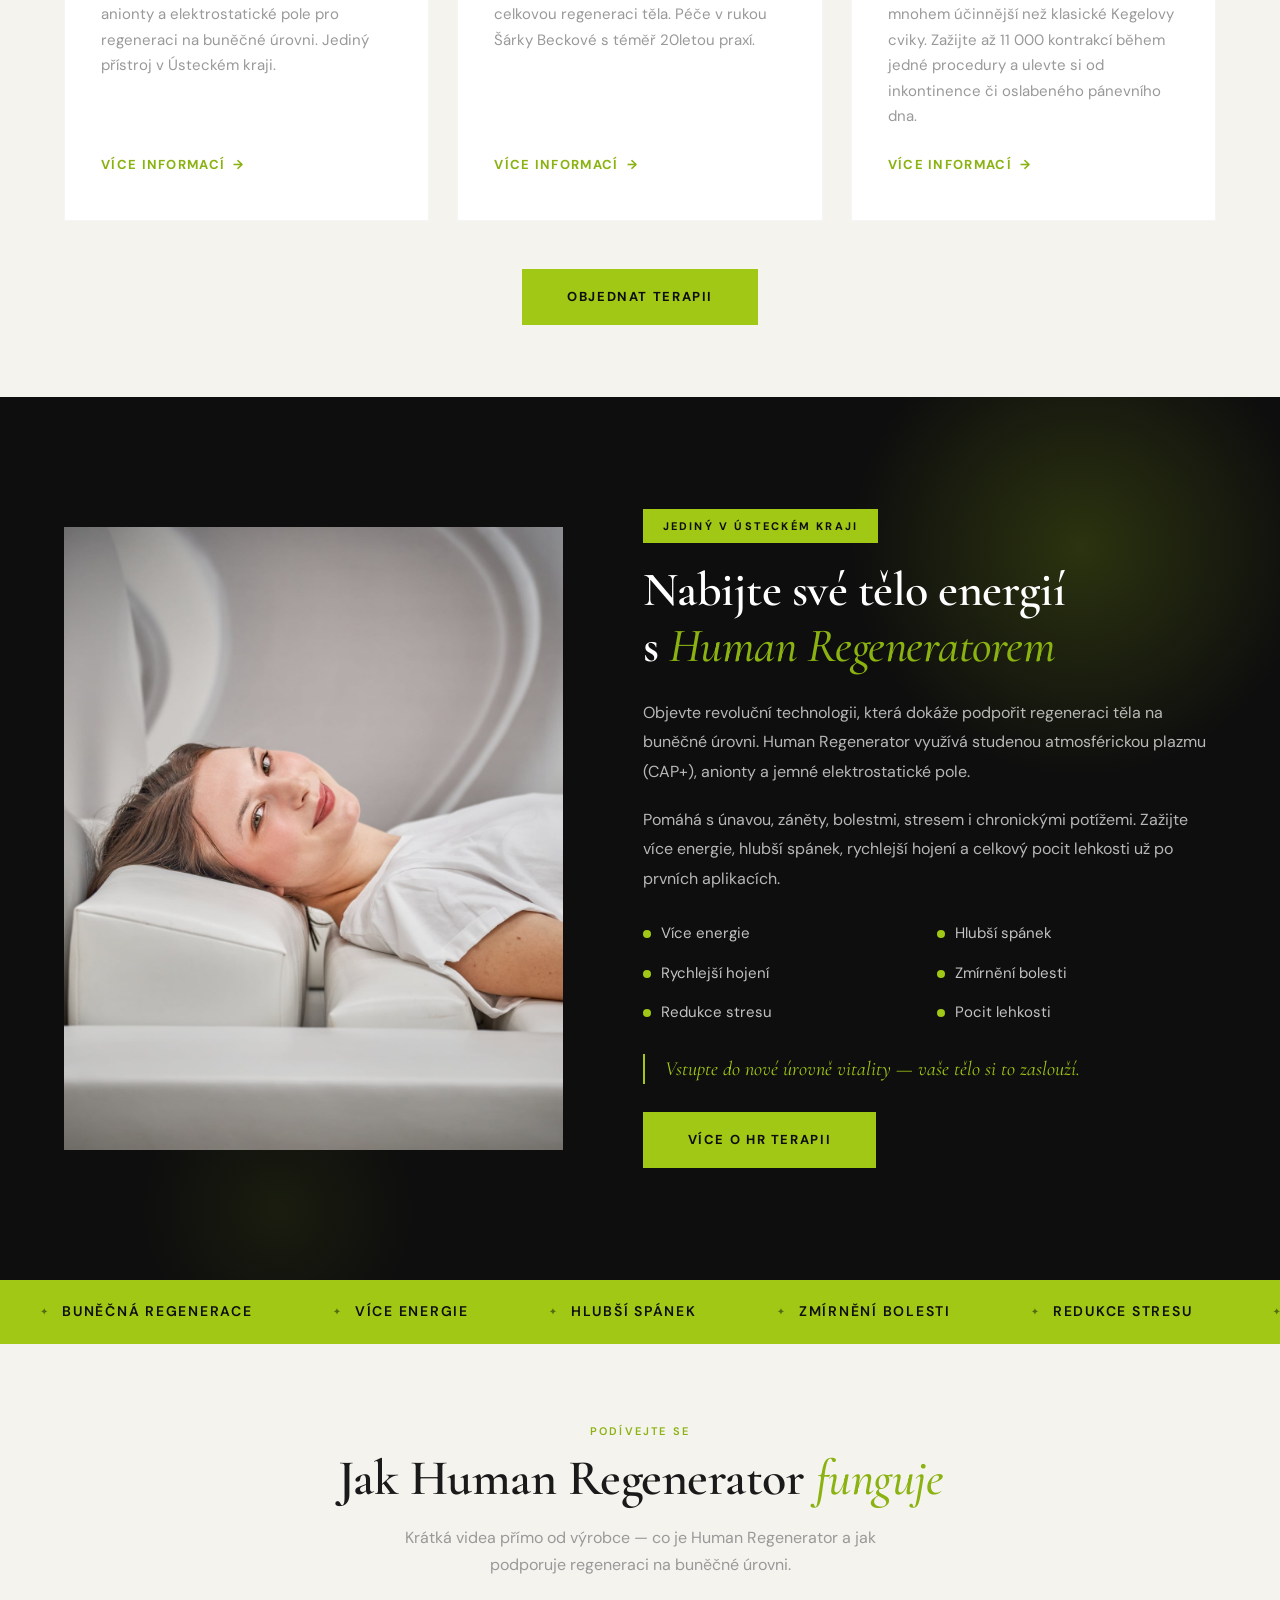
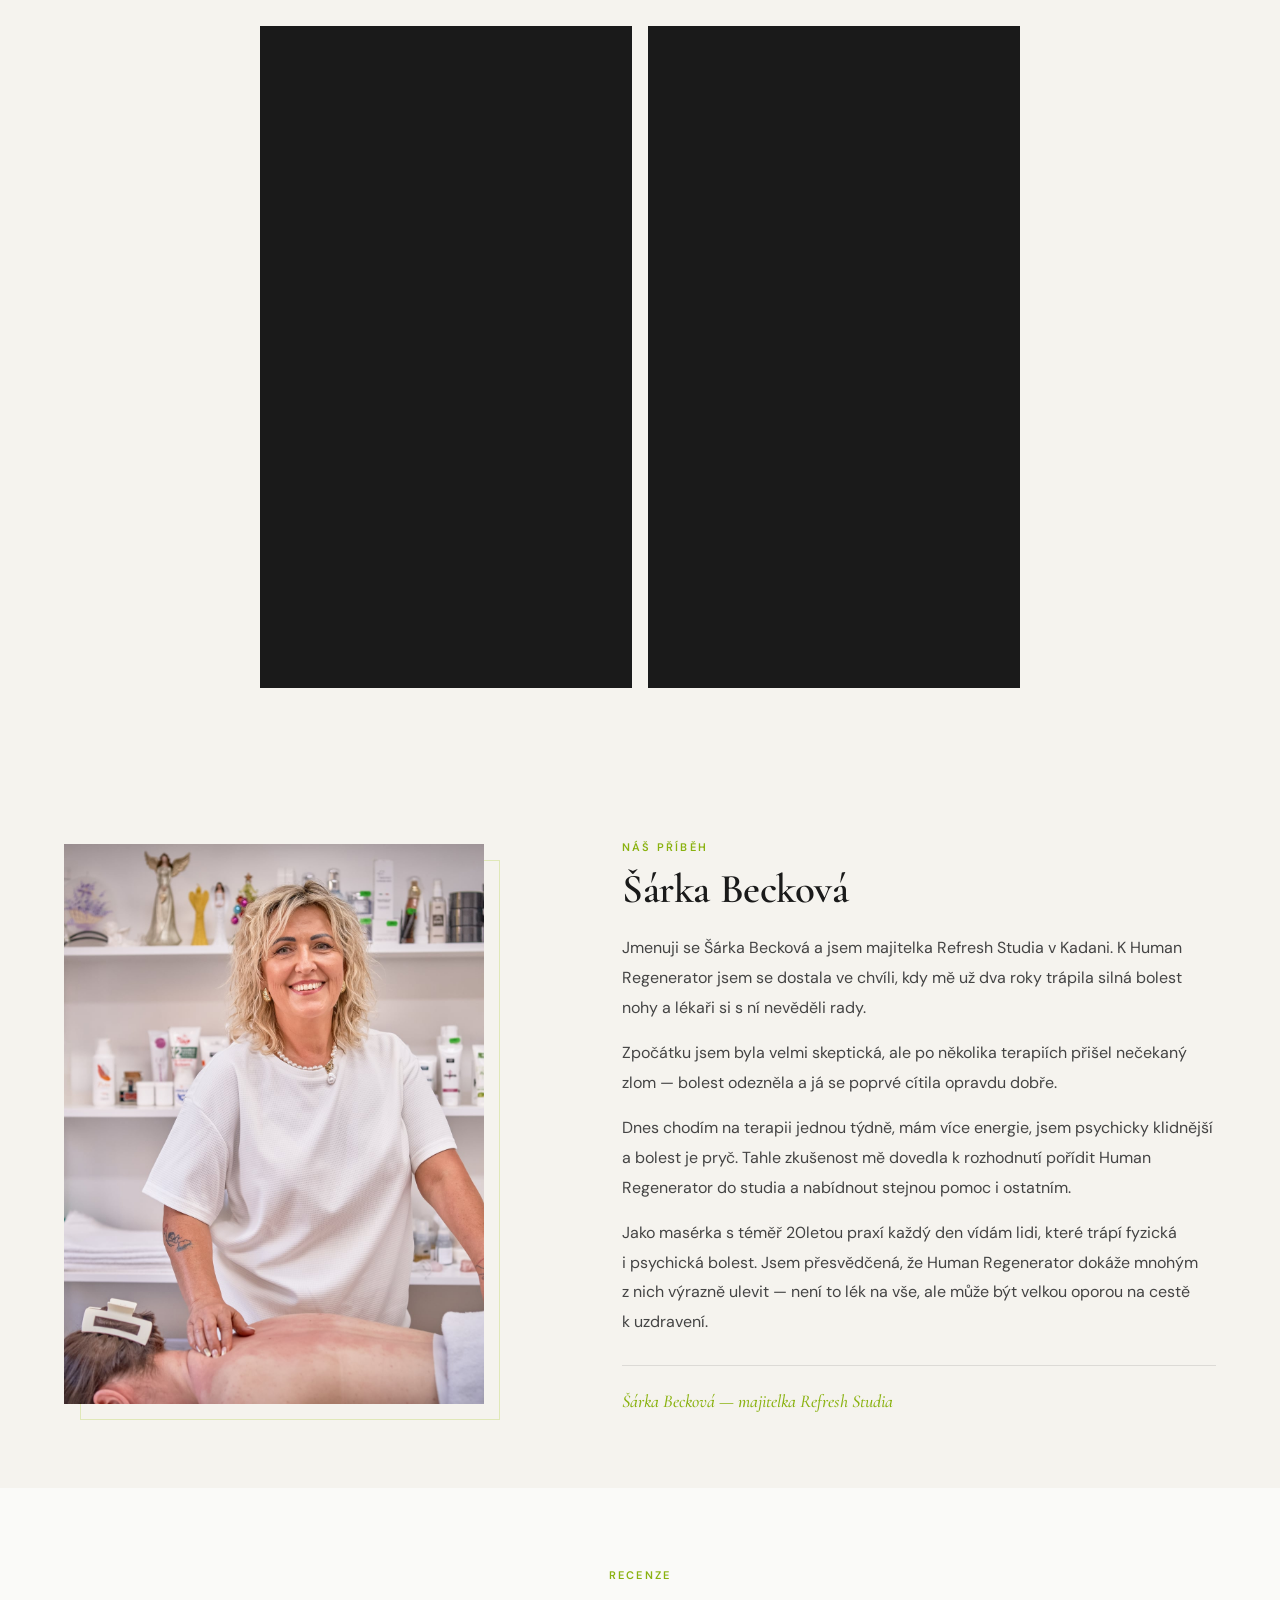
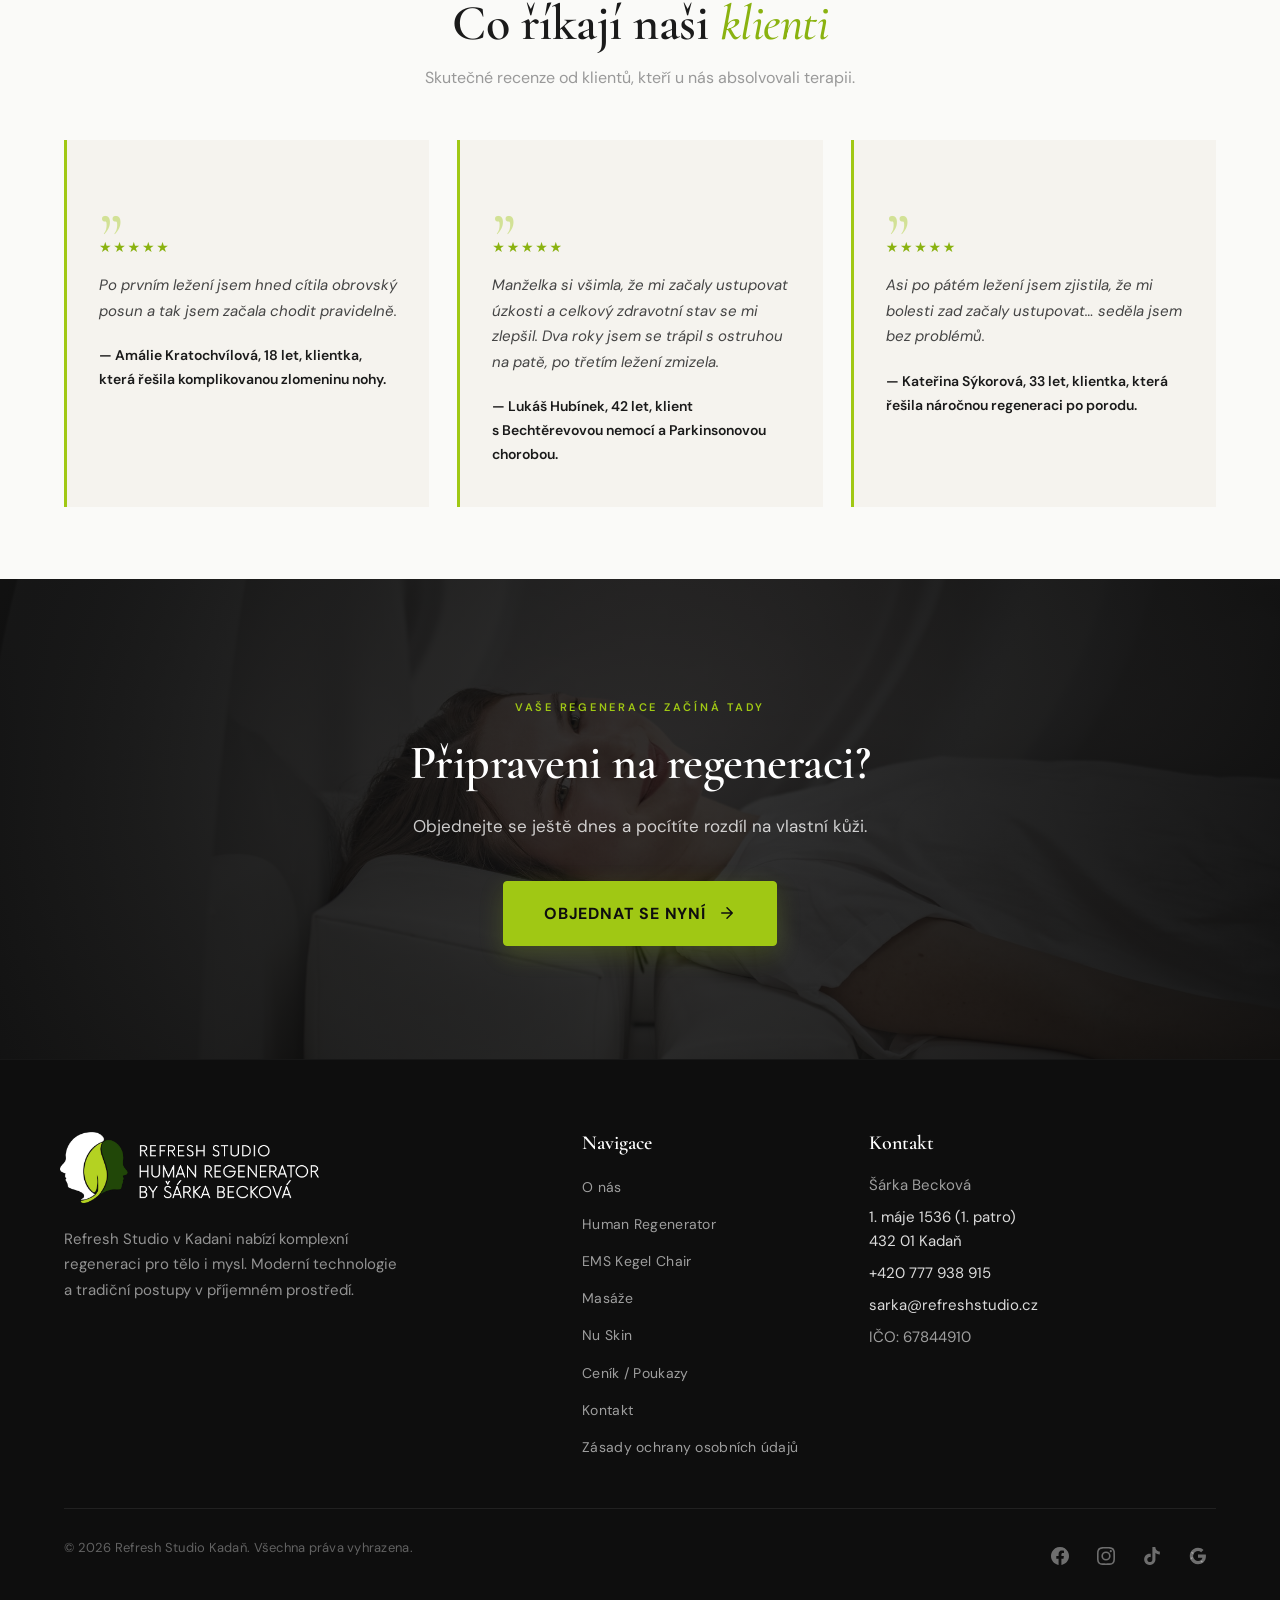
==== commit 8a576c6b: "Audit celého webu: oprava mobilního overflow, i18n, clean URLs/www, a11y, GDPR Návazný audit po opra" ====
--- a/index.html
+++ b/index.html
@@ -50,12 +50,12 @@
   <link rel="apple-touch-icon" sizes="180x180" href="/images/favicon/favicon-180.png">
 
   <!-- Canonical + Open Graph + Twitter -->
-  <link rel="canonical" href="https://refreshstudio.cz/">
+  <link rel="canonical" href="https://www.refreshstudio.cz/">
   <meta property="og:type" content="website">
-  <meta property="og:url" content="https://refreshstudio.cz/">
+  <meta property="og:url" content="https://www.refreshstudio.cz/">
   <meta property="og:title" content="Refresh Studio Kadaň — Komplexní péče a regenerace pro tělo i mysl">
   <meta property="og:description" content="Refresh Studio v Kadani nabízí terapii Human Regenerator, EMS Kegel Chair a klasické masáže. Komplexní regenerace pro vaše tělo i mysl — jediný přístroj v Ústeckém kraji.">
-  <meta property="og:image" content="https://refreshstudio.cz/images/og/og-default.jpg">
+  <meta property="og:image" content="https://www.refreshstudio.cz/images/og/og-default.jpg">
   <meta property="og:image:width" content="1200">
   <meta property="og:image:height" content="630">
   <meta property="og:image:alt" content="Refresh Studio Kadaň — komplexní péče a regenerace pro vaše tělo i mysl">
@@ -64,7 +64,7 @@
   <meta name="twitter:card" content="summary_large_image">
   <meta name="twitter:title" content="Refresh Studio Kadaň — Komplexní péče a regenerace pro tělo i mysl">
   <meta name="twitter:description" content="Refresh Studio v Kadani nabízí terapii Human Regenerator, EMS Kegel Chair a klasické masáže.">
-  <meta name="twitter:image" content="https://refreshstudio.cz/images/og/og-default.jpg">
+  <meta name="twitter:image" content="https://www.refreshstudio.cz/images/og/og-default.jpg">
 
   <!-- ====== JSON-LD: LocalBusiness (univerzální profil studia) ====== -->
   <!-- POZN: openingHoursSpecification chybí — Šárka musí dodat přesné hodiny.
@@ -73,12 +73,12 @@
   {
     "@context": "https://schema.org",
     "@type": ["HealthAndBeautyBusiness", "MassageTherapist"],
-    "@id": "https://refreshstudio.cz/#localbusiness",
+    "@id": "https://www.refreshstudio.cz/#localbusiness",
     "name": "Refresh Studio Kadaň",
     "alternateName": "Refresh Studio",
-    "url": "https://refreshstudio.cz/",
-    "logo": "https://refreshstudio.cz/images/favicon/favicon-512.png",
-    "image": "https://refreshstudio.cz/images/og/og-default.jpg",
+    "url": "https://www.refreshstudio.cz/",
+    "logo": "https://www.refreshstudio.cz/images/favicon/favicon-512.png",
+    "image": "https://www.refreshstudio.cz/images/og/og-default.jpg",
     "description": "Komplexní péče a regenerace pro vaše tělo i mysl. Human Regenerator, EMS Kegel Chair, masáže a Nu Skin v Kadani.",
     "telephone": "+420777938915",
     "email": "sarka@refreshstudio.cz",
@@ -123,11 +123,11 @@
   {
     "@context": "https://schema.org",
     "@type": "WebSite",
-    "@id": "https://refreshstudio.cz/#website",
-    "url": "https://refreshstudio.cz/",
+    "@id": "https://www.refreshstudio.cz/#website",
+    "url": "https://www.refreshstudio.cz/",
     "name": "Refresh Studio Kadaň",
     "inLanguage": "cs",
-    "publisher": { "@id": "https://refreshstudio.cz/#localbusiness" }
+    "publisher": { "@id": "https://www.refreshstudio.cz/#localbusiness" }
   }
   </script>
 
@@ -137,9 +137,9 @@
   <link href="https://fonts.googleapis.com/css2?family=Cormorant+Garamond:ital,wght@0,400;0,500;0,600;0,700;1,400;1,500&family=DM+Sans:ital,wght@0,300;0,400;0,500;0,600;0,700;1,300;1,400&display=swap" rel="stylesheet">
 
   <!-- Styles -->
-  <link rel="stylesheet" href="css/style.css?v=20260714-1">
-  <link rel="stylesheet" href="css/pages.css?v=20260714-1">
-  <link rel="stylesheet" href="css/index.css?v=20260714-1">
+  <link rel="stylesheet" href="css/style.css?v=20260714-2">
+  <link rel="stylesheet" href="css/pages.css?v=20260714-2">
+  <link rel="stylesheet" href="css/index.css?v=20260714-2">
 </head>
 <body>
 
@@ -149,34 +149,34 @@
   <header class="site-header" id="navbar">
     <div class="header-inner">
 
-      <a href="index.html" class="site-logo site-logo--nav">
+      <a href="/" class="site-logo site-logo--nav">
         <img src="images/logo/refresh-studio-nav.png" alt="Refresh Studio Kadaň — Human Regenerator by Šárka Becková">
       </a>
 
       <nav class="main-nav" id="mainNav" aria-label="Hlavní navigace">
         <ul class="main-nav__list">
-          <li><a href="index.html"             class="main-nav__link main-nav__link--active" data-i18n="nav.about">O nás</a></li>
-          <li><a href="human-regenerator.html" class="main-nav__link" data-i18n="nav.hr">Human Regenerator</a></li>
+          <li><a href="/"             class="main-nav__link main-nav__link--active" data-i18n="nav.about">O nás</a></li>
+          <li><a href="/human-regenerator" class="main-nav__link" data-i18n="nav.hr">Human Regenerator</a></li>
           <li class="main-nav__item--dropdown">
             <button type="button" class="main-nav__link main-nav__dropdown-toggle" aria-expanded="false" aria-haspopup="true" data-i18n="nav.services">
               Služby
               <svg class="main-nav__chevron" viewBox="0 0 24 24" width="12" height="12" fill="none" stroke="currentColor" stroke-width="2.5" stroke-linecap="round" stroke-linejoin="round" aria-hidden="true"><path d="M6 9l6 6 6-6"/></svg>
             </button>
-            <ul class="main-nav__dropdown" role="menu">
-              <li role="none"><a href="ems-kegel-chair.html" class="main-nav__dropdown-link" role="menuitem" data-i18n="nav.kegel">EMS Kegel Chair</a></li>
-              <li role="none"><a href="masaze.html" class="main-nav__dropdown-link" role="menuitem" data-i18n="nav.masaze">Masáže</a></li>
-              <li role="none"><a href="nuskin.html" class="main-nav__dropdown-link" role="menuitem" data-i18n="nav.nuskin">Nu Skin</a></li>
+            <ul class="main-nav__dropdown">
+              <li><a href="/ems-kegel-chair" class="main-nav__dropdown-link" data-i18n="nav.kegel">EMS Kegel Chair</a></li>
+              <li><a href="/masaze" class="main-nav__dropdown-link" data-i18n="nav.masaze">Masáže</a></li>
+              <li><a href="/nuskin" class="main-nav__dropdown-link" data-i18n="nav.nuskin">Nu Skin</a></li>
             </ul>
           </li>
-          <li><a href="cenik.html"             class="main-nav__link" data-i18n="nav.cenik">Ceník / Poukazy</a></li>
-          <li><a href="kontakt.html"           class="main-nav__link" data-i18n="nav.kontakt">Kontakt</a></li>
+          <li><a href="/cenik"             class="main-nav__link" data-i18n="nav.cenik">Ceník / Poukazy</a></li>
+          <li><a href="/kontakt"           class="main-nav__link" data-i18n="nav.kontakt">Kontakt</a></li>
         </ul>
         <div class="mobile-nav-cta">
           <a href="tel:+420777938915" class="mobile-nav-cta__phone">
             <svg viewBox="0 0 24 24" width="20" height="20" fill="currentColor" aria-hidden="true"><path d="M20 15.5c-1.25 0-2.45-.2-3.57-.57a1 1 0 00-1.02.24l-2.2 2.2a15.07 15.07 0 01-6.6-6.59l2.2-2.21a1 1 0 00.24-1.01A11.36 11.36 0 018.5 4a1 1 0 00-1-1H4a1 1 0 00-1 1 17 17 0 0017 17 1 1 0 001-1v-3.5a1 1 0 00-1-1z"/></svg>
             +420&nbsp;777&nbsp;938&nbsp;915
           </a>
-          <a href="kontakt.html" class="btn btn--primary mobile-nav-cta__btn" data-i18n="nav.book_btn">Objednat se</a>
+          <a href="/kontakt" class="btn btn--primary mobile-nav-cta__btn" data-i18n="nav.book_btn">Objednat se</a>
           <div class="lang-switch lang-switch--mobile" aria-label="Language">
             <a href="#" data-lang="cs" class="lang-active">CS</a>
             <a href="#" data-lang="en">EN</a>
@@ -231,7 +231,7 @@
     <!-- ====== HERO — Fullscreen video, clean → darken → fade-in ====== -->
     <section class="hero" id="uvod">
       <div class="hero__video-bg">
-        <video autoplay muted loop playsinline preload="metadata" disablepictureinpicture disableremoteplayback poster="images/hero/hero-poster.jpg?v=20260714-1">
+        <video autoplay muted loop playsinline preload="metadata" disablepictureinpicture disableremoteplayback poster="images/hero/hero-poster.jpg?v=20260714-2">
           <!-- iOS Safari autoplay vyžaduje muted + playsinline + autoplay (vše ✓)
                + dostupný source. Předchozí media="(min-width: 768px)" zabraňoval
                loadování na iPhonu → poster jen, žádné video. Klient 2026-05-05
@@ -249,7 +249,7 @@
         <h1 class="hero__claim" data-i18n="idx.hero.claim" data-i18n-html="1">Komplexní péče a regenerace<br>pro vaše <em>tělo i mysl</em></h1>
         <p class="hero__text" data-i18n="idx.hero.text">Bolesti zad, únava či málo energie? U nás získáte prostor pro skutečnou obnovu. Spojení špičkových technologií a tradičních postupů podporuje regeneraci buněk a celkovou pohodu.</p>
         <div class="hero__cta">
-          <a href="kontakt.html" class="btn btn--primary btn--large" data-i18n="idx.hero.cta">Objednat terapii</a>
+          <a href="/kontakt" class="btn btn--primary btn--large" data-i18n="idx.hero.cta">Objednat terapii</a>
           <span class="hero__phone" data-i18n="idx.hero.or_call" data-i18n-html="1">nebo volejte <a href="tel:+420777938915">+420&nbsp;777&nbsp;938&nbsp;915</a></span>
         </div>
       </div>
@@ -306,7 +306,7 @@
             </div>
             <h3 class="service-card__title" data-i18n="nav.hr">Human Regenerator</h3>
             <p class="service-card__text" data-i18n="idx.svc.hr.text">Revoluční technologie využívající studenou atmosférickou plazmu (CAP+), anionty a elektrostatické pole pro regeneraci na buněčné úrovni. Jediný přístroj v Ústeckém kraji.</p>
-            <a href="human-regenerator.html" class="service-card__link" data-i18n="idx.svc.more">Více informací</a>
+            <a href="/human-regenerator" class="service-card__link" data-i18n="idx.svc.more">Více informací</a>
           </article>
 
           <article class="service-card reveal reveal-delay-1">
@@ -316,7 +316,7 @@
             </div>
             <h3 class="service-card__title" data-i18n="nav.masaze">Masáže</h3>
             <p class="service-card__text" data-i18n="idx.svc.mas.text">Klasické i speciální masážní techniky pro uvolnění napětí, zmírnění bolesti a celkovou regeneraci těla. Péče v rukou Šárky Beckové s téměř 20letou praxí.</p>
-            <a href="masaze.html" class="service-card__link" data-i18n="idx.svc.more">Více informací</a>
+            <a href="/masaze" class="service-card__link" data-i18n="idx.svc.more">Více informací</a>
           </article>
 
           <article class="service-card reveal reveal-delay-2">
@@ -326,13 +326,13 @@
             </div>
             <h3 class="service-card__title" data-i18n="nav.kegel">EMS Kegel Chair</h3>
             <p class="service-card__text" data-i18n="idx.svc.kegel.text">Vyzkoušejte intenzivní posílení pánevního dna s&nbsp;EMS Kegel Chair – mnohem účinnější než klasické Kegelovy cviky. Zažijte až 11&nbsp;000 kontrakcí během jedné procedury a&nbsp;ulevte si od inkontinence či oslabeného pánevního dna.</p>
-            <a href="ems-kegel-chair.html" class="service-card__link" data-i18n="idx.svc.more">Více informací</a>
+            <a href="/ems-kegel-chair" class="service-card__link" data-i18n="idx.svc.more">Více informací</a>
           </article>
 
         </div>
 
         <div class="section-cta reveal">
-          <a href="kontakt.html" class="btn btn--primary" data-i18n="idx.svc.cta">Objednat terapii</a>
+          <a href="/kontakt" class="btn btn--primary" data-i18n="idx.svc.cta">Objednat terapii</a>
         </div>
       </div>
     </section>
@@ -362,7 +362,7 @@
             </ul>
 
             <p class="hr-feature__highlight" data-i18n="idx.hr.highlight">Vstupte do nové úrovně vitality — vaše tělo si to zaslouží.</p>
-            <a href="human-regenerator.html" class="btn btn--primary" data-i18n="idx.hr.cta">Více o HR terapii</a>
+            <a href="/human-regenerator" class="btn btn--primary" data-i18n="idx.hr.cta">Více o HR terapii</a>
           </div>
 
         </div>
@@ -475,7 +475,7 @@
         <span class="cta-band__eyebrow" data-i18n="idx.cta.eyebrow">Vaše regenerace začíná tady</span>
         <h2 data-i18n="idx.cta.h2">Připraveni na regeneraci?</h2>
         <p class="cta-band__text" data-i18n="idx.cta.p">Objednejte se ještě dnes a&nbsp;pocítíte rozdíl na vlastní kůži.</p>
-        <a href="kontakt.html" class="btn btn--primary btn--large btn--cta-photo" data-i18n="idx.cta.btn">
+        <a href="/kontakt" class="btn btn--primary btn--large btn--cta-photo" data-i18n="idx.cta.btn">
           <span>Objednat se nyní</span>
           <svg viewBox="0 0 24 24" fill="none" stroke="currentColor" stroke-width="2" stroke-linecap="round" stroke-linejoin="round" aria-hidden="true"><path d="M5 12h14M12 5l7 7-7 7"/></svg>
         </a>
@@ -491,7 +491,7 @@
       <div class="footer-grid">
 
         <div class="footer-about">
-          <a href="index.html" class="site-logo site-logo--footer">
+          <a href="/" class="site-logo site-logo--footer">
             <img src="images/logo/refresh-studio-footer.png" alt="Refresh Studio Kadaň — Human Regenerator by Šárka Becková">
           </a>
           <p data-i18n="footer.about">Refresh Studio v&nbsp;Kadani nabízí komplexní regeneraci pro tělo i&nbsp;mysl. Moderní technologie a&nbsp;tradiční postupy v&nbsp;příjemném prostředí.</p>
@@ -500,12 +500,14 @@
         <div class="footer-links">
           <h3 class="footer-heading" data-i18n="footer.heading_nav">Navigace</h3>
           <ul class="footer-links__list">
-            <li><a href="index.html"             class="footer-links__link" data-i18n="nav.about">O nás</a></li>
-            <li><a href="human-regenerator.html" class="footer-links__link" data-i18n="nav.hr">Human Regenerator</a></li>
-            <li><a href="ems-kegel-chair.html"   class="footer-links__link" data-i18n="nav.kegel">EMS Kegel Chair</a></li>
-            <li><a href="masaze.html"            class="footer-links__link" data-i18n="nav.masaze">Masáže</a></li>
-            <li><a href="cenik.html"             class="footer-links__link" data-i18n="nav.cenik">Ceník / Poukazy</a></li>
-            <li><a href="kontakt.html"           class="footer-links__link" data-i18n="nav.kontakt">Kontakt</a></li>
+            <li><a href="/"             class="footer-links__link" data-i18n="nav.about">O nás</a></li>
+            <li><a href="/human-regenerator" class="footer-links__link" data-i18n="nav.hr">Human Regenerator</a></li>
+            <li><a href="/ems-kegel-chair"   class="footer-links__link" data-i18n="nav.kegel">EMS Kegel Chair</a></li>
+            <li><a href="/masaze"            class="footer-links__link" data-i18n="nav.masaze">Masáže</a></li>
+            <li><a href="/nuskin" class="footer-links__link" data-i18n="nav.nuskin">Nu Skin</a></li>
+            <li><a href="/cenik"             class="footer-links__link" data-i18n="nav.cenik">Ceník / Poukazy</a></li>
+            <li><a href="/kontakt"           class="footer-links__link" data-i18n="nav.kontakt">Kontakt</a></li>
+            <li><a href="/zasady-ochrany-osobnich-udaju" class="footer-links__link" data-i18n="footer.privacy">Zásady ochrany osobních údajů</a></li>
           </ul>
         </div>
 
@@ -535,11 +537,11 @@
 
   <!-- ====== FLOATING CTA + BACK TO TOP ====== -->
   <div class="floating-cta" id="floatingCta">
-    <a href="kontakt.html" class="floating-cta-btn">
+    <a href="/kontakt" class="floating-cta-btn">
       <svg viewBox="0 0 24 24" fill="none" stroke="currentColor" stroke-width="2" stroke-linecap="round" stroke-linejoin="round" aria-hidden="true"><path d="M22 16.92v3a2 2 0 01-2.18 2 19.79 19.79 0 01-8.63-3.07 19.5 19.5 0 01-6-6A19.79 19.79 0 012.12 4.11 2 2 0 014.11 2h3a2 2 0 012 1.72c.127.96.361 1.903.7 2.81a2 2 0 01-.45 2.11L8.09 9.91a16 16 0 006 6l1.27-1.27a2 2 0 012.11-.45c.907.339 1.85.573 2.81.7A2 2 0 0122 16.92z"/></svg>
       <span data-i18n="cta_pill.objednat">Objednat se</span>
     </a>
-    <a href="#uvod" class="back-to-top" data-i18n-aria="a11y.back_to_top" aria-label="Zpět nahoru">
+    <a href="#" class="back-to-top" data-i18n-aria="a11y.back_to_top" aria-label="Zpět nahoru" onclick="window.scrollTo({top:0,behavior:'smooth'});return false;">
       <svg viewBox="0 0 24 24" fill="none" stroke="currentColor" stroke-width="2" stroke-linecap="round" stroke-linejoin="round" aria-hidden="true"><path d="M12 19V5M5 12l7-7 7 7"/></svg>
     </a>
   </div>
@@ -553,9 +555,9 @@
   </div>
 
   <!-- ====== SCRIPTS ====== -->
-  <script src="js/main.js"></script>
-  <script src="js/index.js?v=20260512-1"></script>
-  <script src="js/i18n.js"></script>
+  <script src="js/main.js?v=20260714-2"></script>
+  <script src="js/index.js?v=20260714-2"></script>
+  <script src="js/i18n.js?v=20260714-2"></script>
 
 </body>
 </html>
--- a/css/style.css
+++ b/css/style.css
@@ -286,6 +286,7 @@
 /* --- BUTTONS --- */
 .btn {
   display: inline-block;
+  max-width: 100%;
   font-family: var(--font-body);
   font-size: 0.8125rem;
   font-weight: 700;
--- a/css/pages.css
+++ b/css/pages.css
@@ -768,6 +768,42 @@
 .contact-form textarea {
   min-height: 120px;
   resize: vertical;
+}
+
+.form-privacy {
+  margin-top: 1rem;
+  font-size: 0.8125rem;
+  line-height: 1.5;
+  color: rgba(255, 255, 255, 0.55);
+}
+
+.form-privacy a {
+  color: var(--lime);
+  text-decoration: underline;
+}
+
+/* --- Legal / privacy page --- */
+.legal-content {
+  max-width: 760px;
+  margin: 0 auto;
+}
+
+.legal-content h2 {
+  font-family: var(--font-display);
+  font-weight: 600;
+  font-size: 1.5rem;
+  margin: 2.25rem 0 0.75rem;
+}
+
+.legal-content p {
+  color: var(--text-body);
+  line-height: 1.75;
+  margin-bottom: 1rem;
+}
+
+.legal-content a {
+  color: var(--lime-dark);
+  text-decoration: underline;
 }
 
 .contact-form select {
